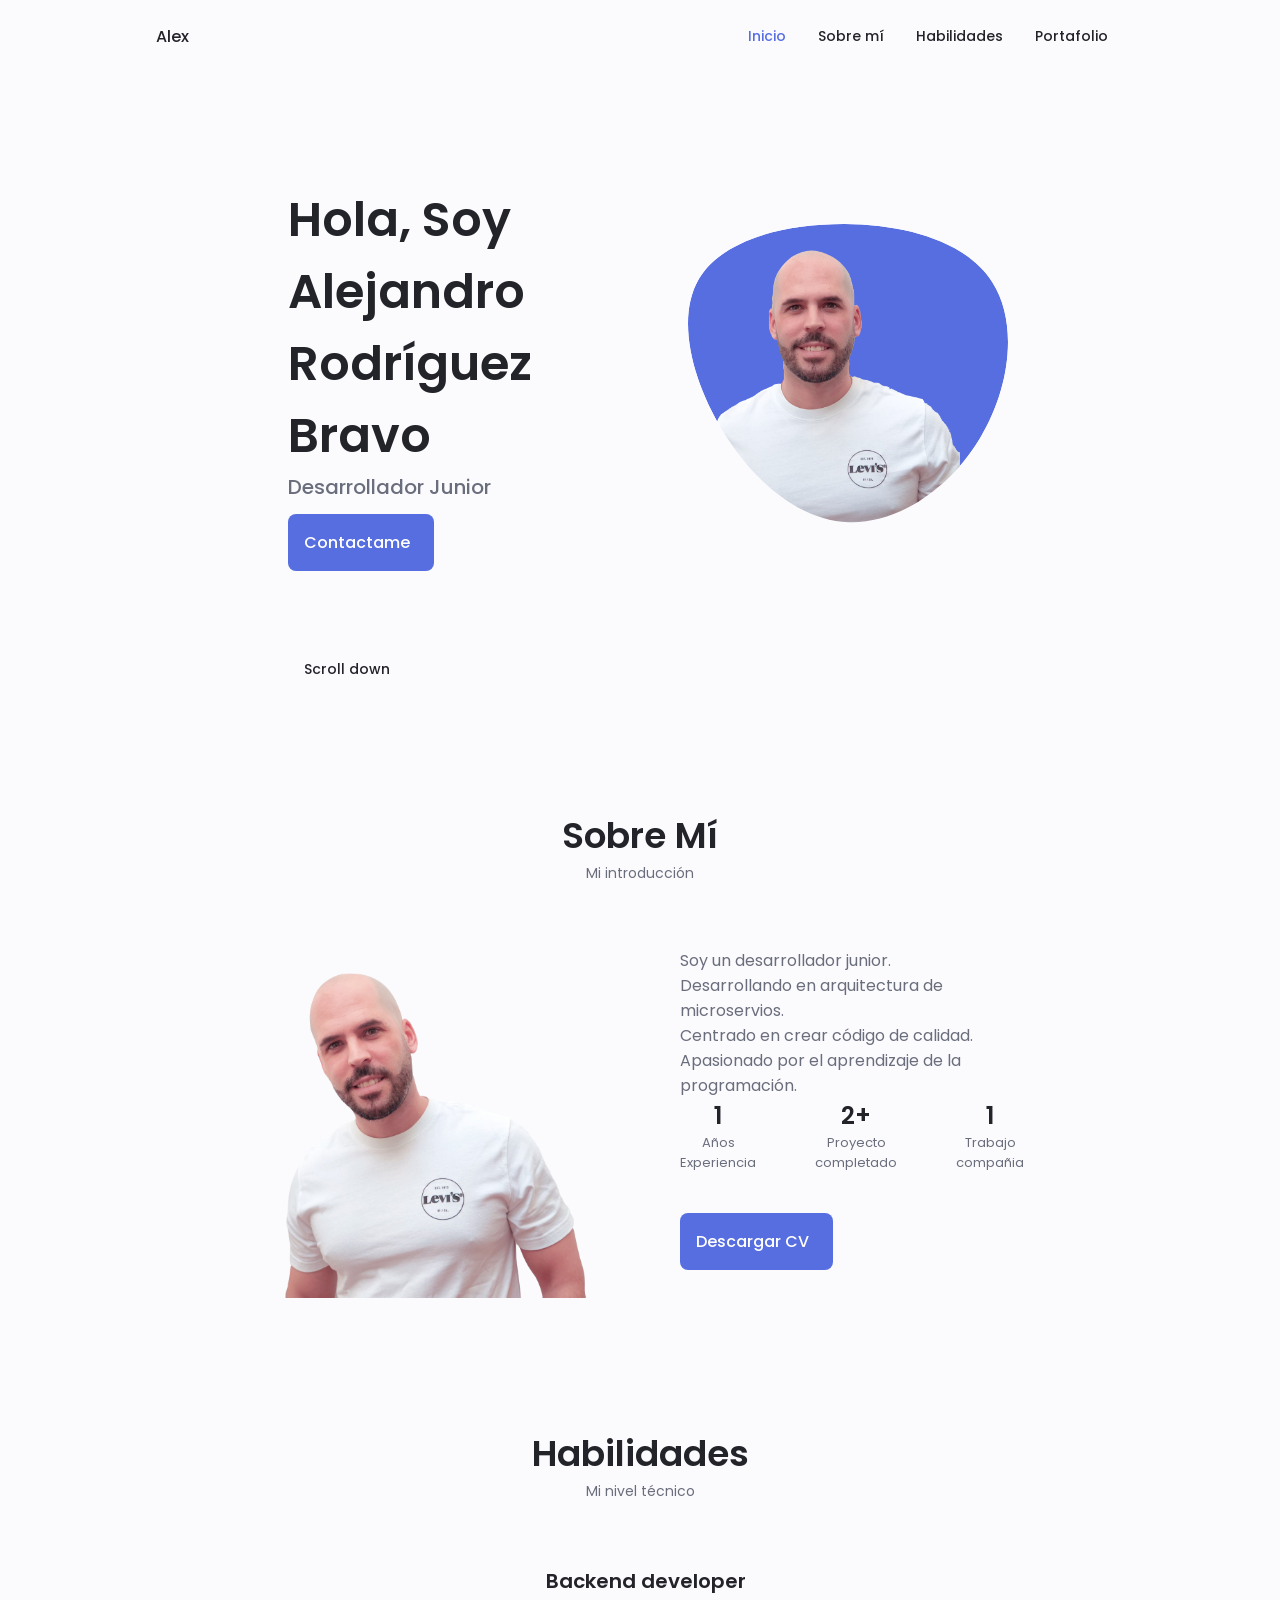
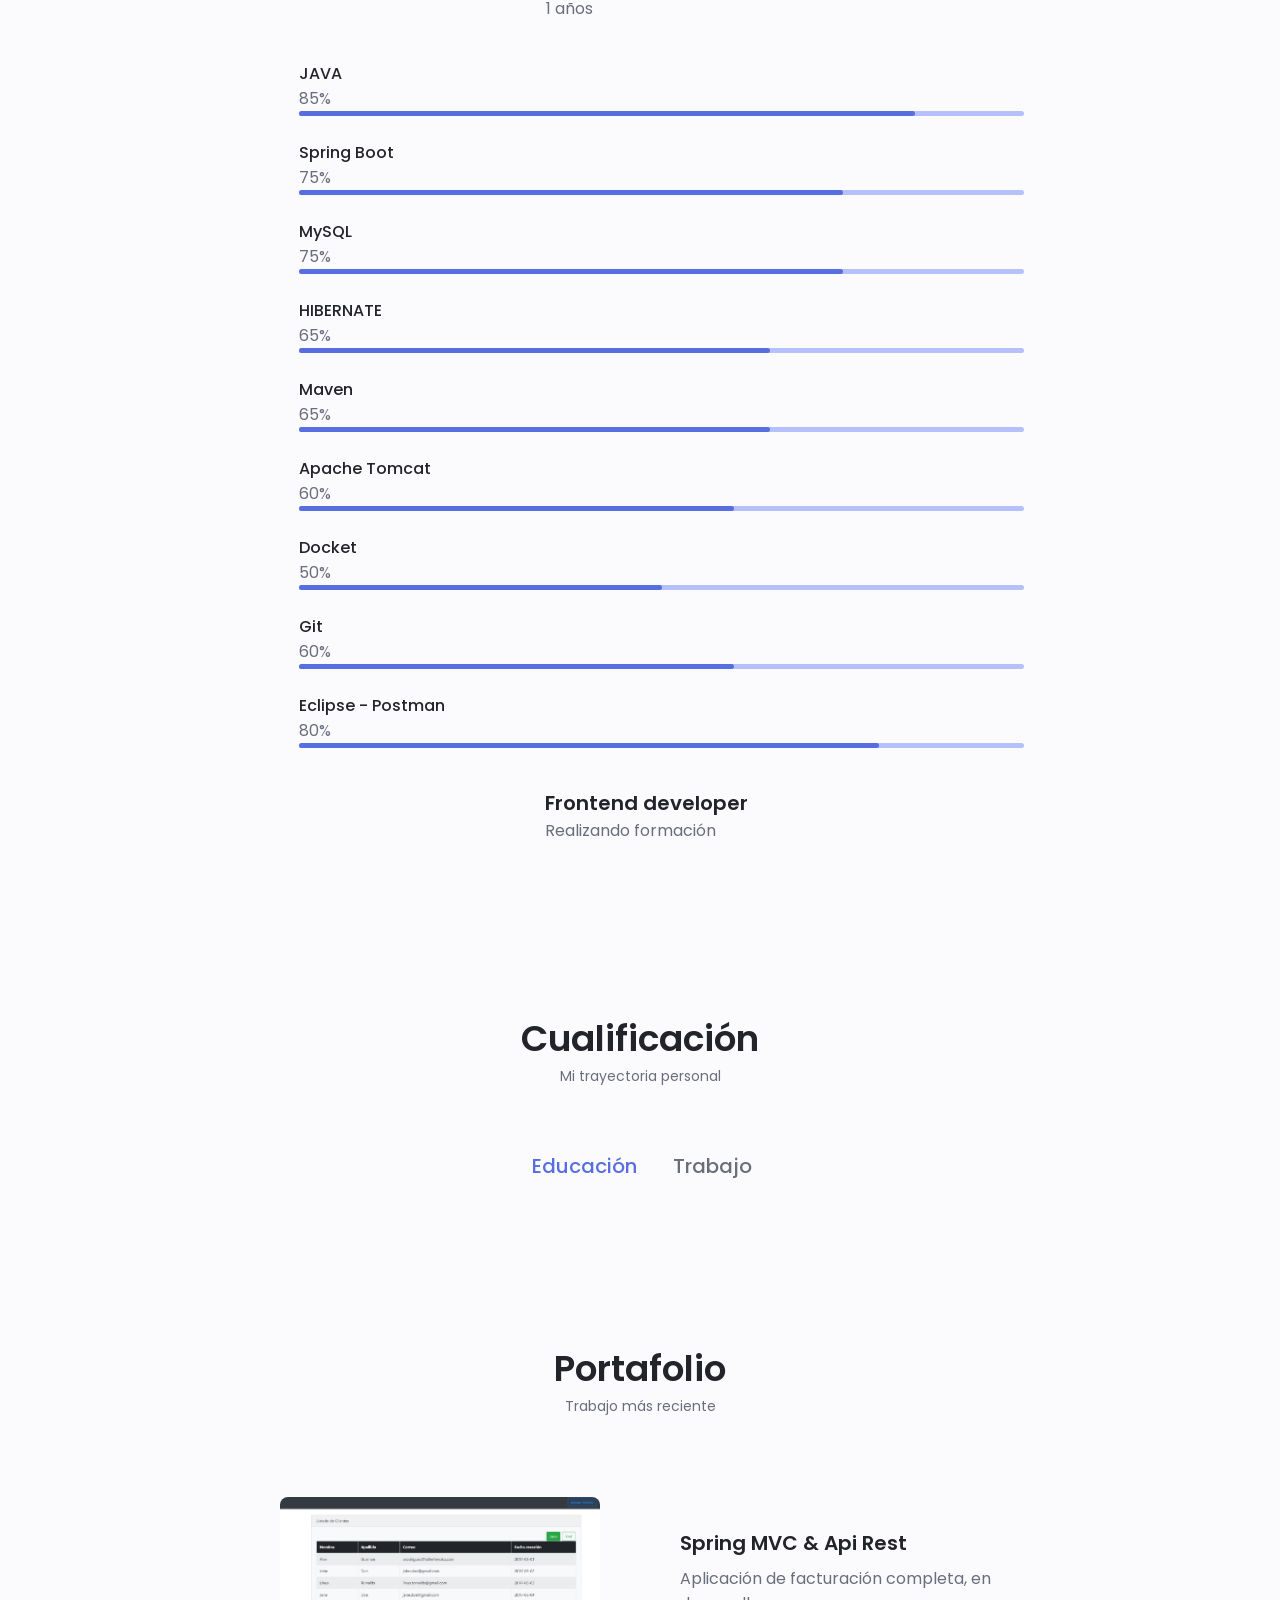
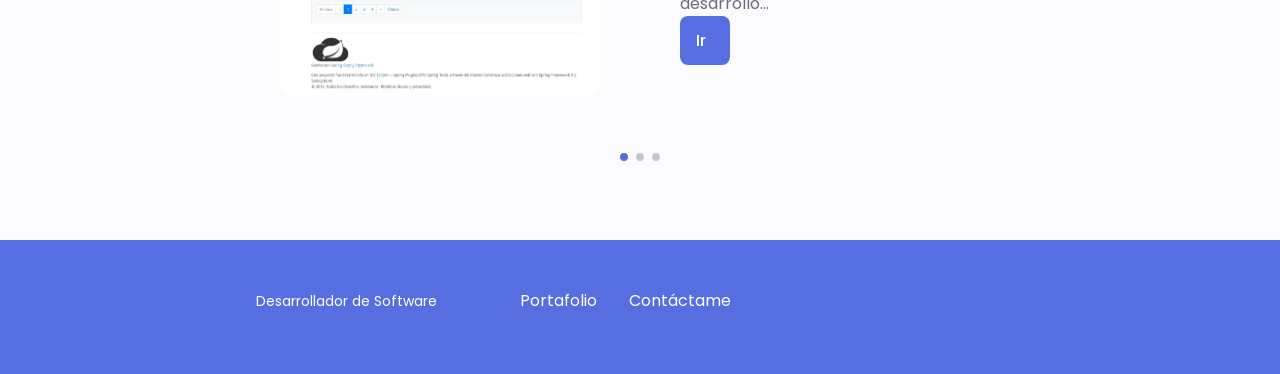
==== mi-portafolio/index.html @ 042ebac3 "Primer prototipo de portafolio profesional." ====
<!DOCTYPE html>
<html lang="en">

<head>
    <meta charset="UTF-8">
    <meta name="viewport" content="width=device-width, initial-scale=1.0">

    <!--==================== UNICONS ====================-->
    <link rel="stylesheet" href="https://unicons.iconscout.com/release/v4.0.0/css/line.css">

    <!--==================== SWIPER CSS ====================-->
    <link rel="stylesheet" href="assets/css/swiper-bundle.min.css">

    <!--==================== CSS ====================-->
    <link rel="stylesheet" href="assets/css/styles.css">

    <title>Alejandro Rodríguez Bravo</title>
</head>

<body>
    <!--==================== HEADER ====================-->
    <header class="header" id="header">
        <nav class="nav container">
            <a href="#" class="nav__logo">Alex</a>

            <div class="nav__menu" id="nav-menu">
                <ul class="nav__list grid">
                    <li class="nav__item">
                        <a href="#home" class="nav__link active-link">
                            <i class="uil uil-estate nav__icon"></i> Inicio
                        </a>
                    </li>
                    <li class="nav__item">
                        <a href="#about" class="nav__link">
                            <i class="uil uil-user nav__icon"></i> Sobre mí
                        </a>
                    </li>
                    <li class="nav__item">
                        <a href="#skills" class="nav__link">
                            <i class="uil uil-file-alt nav__icon"></i> Habilidades
                        </a>
                    </li>
                    <li class="nav__item">
                        <a href="#portfolio" class="nav__link">
                            <i class="uil uil-scenery nav__icon"></i> Portafolio
                        </a>
                    </li>
                </ul>
                <i class="uil uil-times nav__close" id="nav-close"></i>
            </div>

            <div class="nav__btns">
                <!--Modo Oscuro-->
                <i class="uil uil-moon change-theme" id="theme-button"></i>
                <div class="nav__toggle" id="nav-toggle">
                    <i class="uil uil-apps"></i>
                </div>
            </div>
        </nav>

    </header>

    <!--==================== MAIN ====================-->
    <main class="main">
        <!--==================== HOME ====================-->
        <section class="home section" id="home">
            <div class="home__container container grid">
                <div class="home__content grid">
                    <div class="home__social">
                        <a href="https://www.linkedin.com/in/alejandro-rodr%C3%ADguez-bravo-a99397159/" target="_blank" class="home__social-icon">
                            <i class="uil uil-linkedin"></i>
                        </a>

                        <a href="https://github.com/AlejandroRodrigezBravo" target="_blank" class="home__social-icon">
                            <i class="uil uil-github-alt"></i>
                        </a>
                    </div>

                    <div class="home__img">
                        <svg class="home__blob" viewBox="0 0 200 187" xmlns="http://www.w3.org/2000/svg" xmlns:xlink="http://www.w3.org/1999/xlink">
                            <mask id="mask0" mask-type="alpha">
                                <path d="M190.312 36.4879C206.582 62.1187 201.309 102.826 182.328 134.186C163.346 165.547 
                                130.807 187.559 100.226 186.353C69.6454 185.297 41.0228 161.023 21.7403 129.362C2.45775 
                                97.8511 -7.48481 59.1033 6.67581 34.5279C20.9871 10.1032 59.7028 -0.149132 97.9666 
                                0.00163737C136.23 0.303176 174.193 10.857 190.312 36.4879Z"/>
                            </mask>
                            <g mask="url(#mask0)">
                                <path d="M190.312 36.4879C206.582 62.1187 201.309 102.826 182.328 134.186C163.346 
                                165.547 130.807 187.559 100.226 186.353C69.6454 185.297 41.0228 161.023 21.7403 
                                129.362C2.45775 97.8511 -7.48481 59.1033 6.67581 34.5279C20.9871 10.1032 59.7028 
                                -0.149132 97.9666 0.00163737C136.23 0.303176 174.193 10.857 190.312 36.4879Z"/>
                                <image class="home__blob-img"  xlink:href="assets/img/perfil.png"/>
                            </g>
                        </svg>
                    </div>
                    <div class="home__data">
                        <h1 class="home__title">Hola, Soy Alejandro Rodríguez Bravo</h1>
                        <h3 class="home__subtitle">Desarrollador Junior</h3>
                        <a href="https://www.linkedin.com/in/alejandro-rodr%C3%ADguez-bravo-a99397159/" target="_blank" class="button button--flex">
                            Contactame<i class="uil uil-message button__icon"></i>
                        </a>
                    </div>
                </div>
                <div class="home__scroll">
                    <a href="#about" class="home__scroll-button button--flex">
                        <i class="uil uil-mouse-alt home__scroll-mouse"></i>
                        <span class="home__scroll-name">Scroll down</span>
                        <i class="uil uil-arrow-down home__scroll-arrow"></i>
                    </a>
                </div>

            </div>
        </section>

        <!--==================== ABOUT ====================-->
        <section class="about section" id="about">

            <h2 class="section__title">Sobre Mí</h2>
            <span class="section__subtitle">Mi introducción</span>
            <div class="about__container container grid">
                <img src="assets/img/sobre.png" alt=" " class="about__img">

                <div class="about__data">
                    <p class="about__desciption">Soy un desarrollador junior.</br>Desarrollando en arquitectura de microservios.</br> Centrado en crear código de calidad. </br>Apasionado por el aprendizaje de la programación.</p>

                    <div class="about__info">
                        <div>
                            <span class="about__info-title">1</span>
                            <span class="about__info-name">Años <br> Experiencia</span>
                        </div>

                        <div>
                            <span class="about__info-title">2+</span>
                            <span class="about__info-name">Proyecto <br> completado</span>
                        </div>

                        <div>
                            <span class="about__info-title">1</span>
                            <span class="about__info-name">Trabajo <br> compañia</span>
                        </div>
                    </div>
                    <div class="about__buttons">
                        <a download="" href="assets/pdf/Currículum-profesional.pdf" class="button button--flex">
                            Descargar CV<i class="uil uil-download-alt button__icon"></i>
                        </a>
                    </div>
                </div>
            </div>
        </section>

        <!--==================== SKILLS ====================-->
        <section class="skills section" id="skills">
            <h2 class="section__title">Habilidades</h2>
            <span class="section__subtitle">Mi nivel técnico</span>

            <div class="skills__container container grid">
                <div>
                    <!--==================== SKILLS 1 ====================-->
                    <div class="skills__content skills__open">
                        <div class="skills__header">
                            <i class="uil uil-server-network skills__icon"></i>

                            <div>
                                <h1 class="skills__title">Backend developer</h1>
                                <span class="skills_subtitle">1 años</span>
                            </div>

                            <i class="uil uil-angle-down skills__arrow"></i>
                        </div>
                        <div class="skills__list grid">
                            <div class="skills__data">
                                <div class="skills_titles">
                                    <h3 class="skills__name">JAVA</h3>
                                    <span class="skills__number">85%</span>
                                </div>
                                <div class="skills__bar">
                                    <span class="skills__percentage skills__java"></span>
                                </div>
                            </div>

                            <div class="skills__data">
                                <div class="skills_titles">
                                    <h3 class="skills__name">Spring Boot</h3>
                                    <span class="skills__number">75%</span>
                                </div>
                                <div class="skills__bar">
                                    <span class="skills__percentage skills__spring"></span>
                                </div>
                            </div>

                            <div class="skills__data">
                                <div class="skills_titles">
                                    <h3 class="skills__name">MySQL</h3>
                                    <span class="skills__number">75%</span>
                                </div>
                                <div class="skills__bar">
                                    <span class="skills__percentage skills__mysql"></span>
                                </div>
                            </div>

                            <div class="skills__data">
                                <div class="skills_titles">
                                    <h3 class="skills__name">HIBERNATE</h3>
                                    <span class="skills__number">65%</span>
                                </div>
                                <div class="skills__bar">
                                    <span class="skills__percentage skills__hb"></span>
                                </div>
                            </div>
                            <div class="skills__data">
                                <div class="skills_titles">
                                    <h3 class="skills__name">Maven</h3>
                                    <span class="skills__number">65%</span>
                                </div>
                                <div class="skills__bar">
                                    <span class="skills__percentage skills__maven"></span>
                                </div>
                            </div>
                            <div class="skills__data">
                                <div class="skills_titles">
                                    <h3 class="skills__name">Apache Tomcat</h3>
                                    <span class="skills__number">60%</span>
                                </div>
                                <div class="skills__bar">
                                    <span class="skills__percentage skills__apache"></span>
                                </div>
                            </div>
                            <div class="skills__data">
                                <div class="skills_titles">
                                    <h3 class="skills__name">Docket</h3>
                                    <span class="skills__number">50%</span>
                                </div>
                                <div class="skills__bar">
                                    <span class="skills__percentage skills__docket"></span>
                                </div>
                            </div>
                            <div class="skills__data">
                                <div class="skills_titles">
                                    <h3 class="skills__name">Git</h3>
                                    <span class="skills__number">60%</span>
                                </div>
                                <div class="skills__bar">
                                    <span class="skills__percentage skills__git"></span>
                                </div>
                            </div>
                            <div class="skills__data">
                                <div class="skills_titles">
                                    <h3 class="skills__name">Eclipse - Postman</h3>
                                    <span class="skills__number">80%</span>
                                </div>
                                <div class="skills__bar">
                                    <span class="skills__percentage skills__herramientas"></span>
                                </div>
                            </div>
                        </div>
                    </div>
                    <!--==================== SKILLS 2 ====================-->
                    <div class="skills__content skills__close">
                        <div class="skills__header">
                            <i class="uil uil-brackets-curly skills__icon"></i>

                            <div>
                                <h1 class="skills__title">Frontend developer</h1>
                                <span class="skills_subtitle">Realizando formación</span>
                            </div>

                            <i class="uil uil-angle-down skills__arrow"></i>
                        </div>
                        <div class="skills__list grid">
                            <div class="skills__data">
                                <div class="skills_titles">
                                    <h3 class="skills__name">HTML</h3>
                                    <span class="skills__number">70%</span>
                                </div>
                                <div class="skills__bar">
                                    <span class="skills__percentage skills__html"></span>
                                </div>
                            </div>

                            <div class="skills__data">
                                <div class="skills_titles">
                                    <h3 class="skills__name">CSS</h3>
                                    <span class="skills__number">65%</span>
                                </div>
                                <div class="skills__bar">
                                    <span class="skills__percentage skills__css"></span>
                                </div>
                            </div>

                            <div class="skills__data">
                                <div class="skills_titles">
                                    <h3 class="skills__name">Boostrap 4</h3>
                                    <span class="skills__number">60%</span>
                                </div>
                                <div class="skills__bar">
                                    <span class="skills__percentage skills__bootstrap"></span>
                                </div>
                            </div>
                            <div class="skills__data">
                                <div class="skills_titles">
                                    <h3 class="skills__name">JavaScript</h3>
                                    <span class="skills__number">50%</span>
                                </div>
                                <div class="skills__bar">
                                    <span class="skills__percentage skills__js"></span>
                                </div>
                            </div>

                            <div class="skills__data">
                                <div class="skills_titles">
                                    <h3 class="skills__name">Angular</h3>
                                    <span class="skills__number">45%</span>
                                </div>
                                <div class="skills__bar">
                                    <span class="skills__percentage skills__angular"></span>
                                </div>
                            </div>
                            <div class="skills__data">
                                <div class="skills_titles">
                                    <h3 class="skills__name">VISUAL STUDIO CODE</h3>
                                    <span class="skills__number">80%</span>
                                </div>
                                <div class="skills__bar">
                                    <span class="skills__percentage skills__vsc"></span>
                                </div>
                            </div>
                        </div>
                    </div>
                </div>
                <div>

                </div>
            </div>
        </section>

        <!--==================== QUALIFICATION ====================-->
        <section class="qualification section">

            <h2 class="section__title">Cualificación</h2>
            <span class="section__subtitle">Mi trayectoria personal</span>
            <div class="qualification__container container">
                <div class="qualification__tabs">
                    <div class="qualification__button button--flex qualification__active" data-target='#education'>
                        <i class="uil uil-graduation-cap qualification__icon"></i> Educación
                    </div>

                    <div class="qualification__button button--flex" data-target='#work'>
                        <i class="uil uil-briefcase-alt qualification__icon"></i> Trabajo
                    </div>
                </div>

                <div class="qualification__sections">
                    <!--==================== QUALIFICATION CONTENT 1 ====================-->
                    <div class="qualification__content qualification_active" data-content id="education">
                        <!--==================== QUALIFICATION 1 ====================-->
                        <div class="qualification__data">
                            <div>
                                <h3 class="qualification__title">DRLLO. DE APLICACIONES MULTIPLATAFORMA</h3>
                                <span class="qualification__subtitle">Álmeria - Formación profecional Superior</span>
                                <div class="qualification__calendar">
                                    <i class="uil uil-calendar-alt"></i> 2018 - 2021
                                </div>
                            </div>
                            <div>
                                <span class="qualification__rounder"></span>
                                <span class="qualification__line"></span>
                            </div>
                        </div>
                        <!--==================== QUALIFICATION CONTENT 2  ====================-->
                        <div class="qualification__data">
                            <div></div>

                            <div>
                                <span class="qualification__rounder"></span>
                                <span class="qualification__line"></span>
                            </div>

                            <div>
                                <h3 class="qualification__title">Master en Spring Frameworks Spring Cloud</h3>
                                <span class="qualification__subtitle">Udemy - Certificado</span>
                                <div class="qualification__calendar">
                                    <i class="uil uil-calendar-alt"></i> 2021
                                </div>
                            </div>
                        </div>
                        <!--==================== QUALIFICATION CONTENT 3  ====================-->
                        <div class="qualification__data">
                            <div>
                                <h3 class="qualification__title">Master en Angular</h3>
                                <span class="qualification__subtitle">Udemy - Formación</span>
                                <div class="qualification__calendar">
                                    <i class="uil uil-calendar-alt"></i> 2022
                                </div>
                            </div>
                            <div>
                                <span class="qualification__rounder"></span>
                                <!-- <span class="qualification__line"></span>  -->
                            </div>
                        </div>
                    </div>
                </div>
                <div class="qualification__sections">
                    <!--==================== QUALIFICATION CONTENT 2 ====================-->
                    <div class="qualification__content" data-content id="work">
                        <!--==================== QUALIFICATION 2.1 ====================-->
                        <div class="qualification__data">
                            <div>
                                <h3 class="qualification__title">Hubiqus Global </h3>
                                <span class="qualification__subtitle">Programador Junior</span>
                                <div class="qualification__calendar">
                                    <i class="uil uil-calendar-alt"></i> 2021
                                </div>
                            </div>
                            <div>
                                <span class="qualification__rounder"></span>
                                <span class="qualification__line"></span>
                            </div>
                        </div>

                        <div class="qualification__data">
                            <div></div>

                            <div>
                                <span class="qualification__rounder"></span>
                                <span class="qualification__line"></span>
                            </div>

                            <div>
                                <h3 class="qualification__title">Logro Personales</h3>
                                <span class="qualification__subtitle">Desarrolo Web</span>
                                <div class="qualification__calendar">
                                    <i class="uil uil-calendar-alt"></i> 2021
                                </div>
                            </div>
                        </div>
                    </div>
                </div>
            </div>
        </section>

        <!--==================== PORTFOLIO ====================-->
        <section class="portfolio section" id="portfolio">

            <h2 class="section__title">Portafolio</h2>
            <span class="section__subtitle">Trabajo más reciente</span>

            <div class="portfolio__container container swiper-container">
                <div class="swiper-wrapper">
                    <!--==================== PORTFOLIO 1 ====================-->
                    <div class="portfolio__content grid swiper-slide">
                        <img src="assets/img/listado-cliente.jpg" alt="" class="portfolio__img">
                        <div class="portfolio__data">
                            <h3 class="portfolio__title">Spring MVC & Api Rest</h3>
                            <p class="portfolio__decription">Aplicación de facturación completa, en desarrollo...
                            </p>
                            <a href="https://aguezbravo-spring-mysql.herokuapp.com/" target="_blank" class="button button--flex button--small portfolio__button">
                                  Ir
                                  <i class="uil uil-arrow-right button__icon"></i>
                              </a>
                        </div>
                    </div>

                    <!--==================== PORTFOLIO 2 ====================-->
                    <div class="portfolio__content grid swiper-slide">
                        <img src="assets/img/Api-Rest-Tareas.jpg" alt="" class="portfolio__img">
                        <div class="portfolio__data">
                            <h3 class="portfolio__title">Spring & Api Rest</h3>
                            <p class="portfolio__decription">Aplicación de tareas, en proceso...</p>
                            <!--  <a href="#" class="button button--flex button--small portfolio__button">
                                  Ir
                                  <i class="uil uil-arrow-right button__icon"></i>
                              </a>
                              -->
                        </div>
                    </div>

                    <!--==================== PORTFOLIO 3 ====================-->
                    <div class="portfolio__content grid swiper-slide">
                        <img src="assets/img/Proyecto-De-Carrera.jpg" alt="" class="portfolio__img">
                        <div class="portfolio__data">
                            <h3 class="portfolio__title">Spring & Angular</h3>
                            <p class="portfolio__decription">Aplicación de Full Stack, proximo proyecto...</p>
                            <!--  <a href="#" class="button button--flex button--small portfolio__button">
                                  Ir
                                  <i class="uil uil-arrow-right button__icon"></i>
                              </a>
                              -->
                        </div>
                    </div>

                </div>

                <!-- Add Arrows-->
                <div class="swiper-button-next">
                    <i class="uil uil-angle-right-b swiper-portfolio-icon"></i>
                </div>
                <div class="swiper-button-prev">
                    <i class="uil uil-angle-left-b swiper-portfolio-icon"></i>
                </div>
                <!-- Pagination-->
                <div class="swiper-pagination"></div>
            </div>

        </section>
    </main>

    <!--==================== FOOTER ====================-->
    <footer class="footer">
        <div class="footer__bg">
            <div class="footer__container container grid">
                <div>
                    <span class="footer__subtitle">Desarrollador de Software</span>
                </div>
                <ul class="footer__links">
                    <li>
                        <a href="#portfolio" class="footer__link">Portafolio</a>
                    </li>
                    <li>
                        <a href="#contact" class="footer__link">Contáctame</a>
                    </li>
                </ul>
                <div class="footer__socials">
                    <a href="https://twitter.com/arb_dev" target="_blank" class="footer__social">
                        <i class="uil uil-twitter-alt"></i>
                    </a>
                </div>
            </div>
        </div>
    </footer>

    <!--==================== SCROLL TOP ====================-->
    <a href="#" class="scrollup" id="scroll-up">
        <i class="uil uil-arrow-up scrollup__icon"></i>
    </a>

    <!--==================== SWIPER JS ====================-->
    <script src="assets/js/swiper-bundle.min.js"></script>

    <!--==================== MAIN JS ====================-->
    <script src="assets/js/main.js"></script>
</body>

</html>
---- mi-portafolio/assets/css/styles.css ----
/*==================== GOOGLE FONTS ====================*/

@import url('https://fonts.googleapis.com/css2?family=Poppins:ital,wght@0,500;0,600;1,400&display=swap');

/*==================== VARIABLES CSS ====================*/

:root {
    --header-height: 3rem;
    /*========== Colors ==========*/
    /* Change favorite color */
    --hue-color: 230;
    /*Purple 250 - Green 142 - Blue 230 - Pink 340*/
    /* HSL color mode */
    --first-color: hsl(var(--hue-color), 69%, 61%);
    --first-color-second: hsl(var(--hue-color), 69%, 61%);
    --first-color-alt: hsl(var(--hue-color), 57%, 53%);
    --first-color-lighter: hsl(var(--hue-color), 92%, 85%);
    --title-color: hsl(var(--hue-color), 8%, 15%);
    --text-color: hsl(var(--hue-color), 8%, 45%);
    --text-color-light: hsl(var(--hue-color), 8%, 65%);
    --input-color: hsl(var(--hue-color), 70%, 96%);
    --body-color: hsl(var(--hue-color), 60%, 99%);
    --container-color: #FFF;
    --scroll-bar-color: hsl(var(--hue-color), 12%, 90%);
    --scroll-thumb-color: hsl(var(--hue-color), 12%, 80%);
    /*========== Font and typography ==========*/
    --body-font: 'Poppins', sans-serif;
    /* .5rem = 8px, 1rem = 16px, 1.5rem = 24px ... */
    --big-font-size: 2rem;
    --h1-font-size: 1.5rem;
    --h2-font-size: 1.25rem;
    --h3-font-size: 1.125rem;
    --normal-font-size: .938rem;
    --small-font-size: .813rem;
    --smaller-font-size: .75rem;
    /*========== Font weight ==========*/
    --font-medium: 500;
    --font-semi-bold: 600;
    /*========== Margenes Bottom ==========*/
    /* .25rem = 4px, .5rem = 8px, .75rem = 12px ... */
    --mb-0-25: .25rem;
    --mb-0-5: .5rem;
    --mb-0-75: .75rem;
    --mb-1: 1rem;
    --mb-1-5: 1.5rem;
    --mb-2: 2rem;
    --mb-2-5: 2.5rem;
    --mb-3: 3rem;
    /*========== z index ==========*/
    --z-tooltip: 10;
    --z-fixed: 100;
    --z-modal: 1000;
}


/* Font size for large devices */

@media screen and (min-width: 968px) {
     :root {
        --big-font-size: 3rem;
        --h1-font-size: 2.25rem;
        --h2-font-size: 1.5rem;
        --h3-font-size: 1.25rem;
        --normal-font-size: 1rem;
        --small-font-size: .875rem;
        --smaller-font-size: .813rem;
    }
}


/*========== Variables Dark theme ==========*/

body.dark-theme {
    /* HSL color mode */
    --first-color-second: hsl(var(--hue-color), 30%, 8%);
    --title-color: hsl(var(--hue-color), 8%, 95%);
    --text-color: hsl(var(--hue-color), 8%, 75%);
    --input-color: hsl(var(--hue-color), 29%, 16%);
    --body-color: hsl(var(--hue-color), 28%, 12%);
    --container-color: hsl(var(--hue-color), 29%, 16%);
    --scroll-bar-color: hsl(var(--hue-color), 12%, 48%);
    --scroll-thumb-color: hsl(var(--hue-color), 12%, 36%);
}


/*========== Button Dark/Light ==========*/

.nav__btns {
    display: flex;
    align-items: center;
}

.change-theme {
    font-size: 1.25rem;
    color: var(--title-color);
    margin-right: var(--mb-1);
    cursor: pointer;
}

.change-theme:hover {
    color: var(--first-color);
}


/*==================== BASE ====================*/

* {
    box-sizing: border-box;
    padding: 0;
    margin: 0;
}

html {
    scroll-behavior: smooth;
}

body {
    margin: 0 0 var(--header-height) 0;
    font-family: var(--body-font);
    font-size: var(--normal-font-size);
    background-color: var(--body-color);
    color: var(--text-color);
}

h1,
h2,
h3,
h4 {
    color: var(--title-color);
    font-weight: var(--font-semi-bold);
}

ul {
    list-style: none;
}

a {
    text-decoration: none;
}

img {
    max-width: 200%;
    height: auto;
}


/*==================== REUSABLE CSS CLASSES ====================*/

.section {
    padding: 2rem 0 4rem;
}

.section__title {
    font-size: var(--h1-font-size);
}

.section__subtitle {
    display: block;
    font-size: var(--small-font-size);
    margin-bottom: var(--mb-3);
}

.section__title,
.section__subtitle {
    text-align: center;
}


/*==================== LAYOUT ====================*/

.container {
    max-width: 768px;
    margin-left: var(--mb-1-5);
    margin-right: var(--mb-1-5);
}

.grid {
    display: grid;
    gap: 1.5rem;
}

.header {
    width: 100%;
    position: fixed;
    bottom: 0;
    left: 0;
    z-index: var(--z-fixed);
    background-color: var(--body-color);
}


/*==================== NAV ====================*/

.nav {
    max-width: 968px;
    height: var(--header-height);
    display: flex;
    justify-content: space-between;
    align-items: center;
}

.nav__logo,
.nav__toggle {
    color: var(--title-color);
    font-weight: var(--font-medium);
}

.nav__logo:hover {
    color: var(--first-color);
}

.nav__toggle {
    font-size: 1.1rem;
    cursor: pointer;
}

.nav__toggle:hover {
    color: var(--first-color);
}

@media screen and (max-width:767px) {
    .nav__menu {
        position: fixed;
        bottom: -100%;
        left: 0;
        width: 100%;
        background-color: var(--body-color);
        padding: 2rem 1.5rem 4rem;
        box-shadow: 0 -1px 4px rgba(0, 0, 0, .15);
        border-radius: 1.5rem 1.5rem 0 0;
        transition: .3s;
    }
}

.nav__list {
    grid-template-columns: repeat(3, 1fr);
    gap: 2rem;
}

.nav__link {
    display: flex;
    flex-direction: column;
    align-items: center;
    font-size: var(--small-font-size);
    color: var(--title-color);
    font-weight: var(--font-medium);
}

.nav__link:hover {
    color: var(--first-color);
}

.nav__icon {
    font-size: 1.2rem;
}

.nav__close {
    position: absolute;
    right: 1.3rem;
    bottom: .5rem;
    font-size: 1.5rem;
    cursor: pointer;
    color: var(--first-color);
}

.nav__close:hover {
    color: var(--first-color-alt);
}


/* show menu */

.show-menu {
    bottom: 0;
}


/* Active link */

.active-link {
    color: var(--first-color);
}


/* Change background header */

.scroll-header {
    box-shadow: 0 -1px 4px rgba(0, 0, 0, .15);
}


/*==================== HOME ====================*/

.home__container {
    gap: 1rem;
}

.home__content {
    grid-template-columns: .5fr 3fr;
    padding-top: 3.5rem;
    align-items: center;
}

.home__social {
    display: grid;
    grid-template-columns: max-content;
    row-gap: 1rem;
}

.home__social-icon {
    font-size: 1.25rem;
    color: var(--first-color);
}

.home__social-icon:hover {
    color: var(--first-color-alt);
}

.home__blob {
    width: 200px;
    fill: var(--first-color);
}

.home__blob-img {
    width: 170px;
}

.home__data {
    grid-column: 1/3;
}

.home__title {
    font-size: var(--big-font-size);
}

.home__subtitle {
    font-size: var(--h3-font-size);
    color: var(--text-color);
    font-weight: var(--font-medium);
    margin-bottom: var(--mb-0-75);
}

.home__scroll {
    display: none;
}

.home__scroll-button {
    color: var(--first-color);
    transition: .3s;
}

.home__scroll-button:hover {
    transform: translateY(.25rem);
}

.home__scroll-mouse {
    font-size: 2rem;
}

.home__scroll-name {
    font-size: var(--small-font-size);
    color: var(--title-color);
    font-weight: var(--font-medium);
    margin-right: var(--mb-0-25);
}

.home__scroll-arrow {
    font-size: 1.25rem;
}


/*==================== BUTTONS ====================*/

.button {
    display: inline-block;
    background-color: var(--first-color);
    color: #FFF;
    padding: 1rem;
    border-radius: .5rem;
    font-weight: var(--font-medium);
}

.button:hover {
    background-color: var(--first-color-alt);
}

.button__icon {
    font-size: 1.25rem;
    margin-left: var(--mb-0-5);
    transition: .3s;
}

.button--flex {
    display: inline-flex;
    align-items: center;
}

.button--small {
    padding: .75rem 1rem;
}

.button--link {
    padding: 0;
    background-color: transparent;
    color: var(--first-color);
}

.button--link:hover {
    background-color: transparent;
    color: var(--first-color-alt);
}


/*==================== ABOUT ====================*/

.about__img {
    width: 100px;
    border-radius: .5rem;
    justify-self: center;
    align-self: center;
}

.about__description {
    text-align: center;
    margin-bottom: var(--mb-2-5);
}

.about__info {
    display: flex;
    justify-content: space-evenly;
    margin-bottom: var(--mb-2-5);
}

.about__info-title {
    font-size: var(--h2-font-size);
    font-weight: var(--font-semi-bold);
    color: var(--title-color);
}

.about__info-name {
    font-size: var(--smaller-font-size);
}

.about__info-title,
.about__info-name {
    display: block;
    text-align: center;
}

.about__buttons {
    display: flex;
    justify-content: center;
}


/*==================== SKILLS ====================*/

.skills__container {
    row-gap: 0;
}

.skills__header {
    display: flex;
    align-items: center;
    margin-bottom: var(--mb-2-5);
    cursor: pointer;
}

.skills__icon,
.skills_arrow {
    font-size: 2rem;
    color: var(--first-color);
}

.skills__icon {
    margin-right: var(--mb-0-75);
}

.skills__title {
    font-size: var(--h3-font-size);
}

.skills__subtitle {
    font-size: var(--small-font-size);
    color: var(--text-color-light);
}

.skills_arrow {
    margin-left: auto;
    transition: .4s;
}

.skills__list {
    row-gap: 1.5rem;
    padding-left: 2.7rem;
}

.skills__titles {
    display: flex;
    justify-content: space-between;
    margin-bottom: var(--mb-0-5);
}

.skills__name {
    font-size: var(--normal-font-size);
    font-weight: var(--font-medium);
}

.skills__bar,
.skills__percentage {
    height: 5px;
    border-radius: .25rem;
}

.skills__bar {
    background-color: var(--first-color-lighter);
}

.skills__percentage {
    display: block;
    background-color: var(--first-color);
}

.skills__html {
    width: 70%;
}

.skills__css {
    width: 65%;
}

.skills__js {
    width: 50%;
}

.skills__bootstrap {
    width: 60%;
}

.skills__angular {
    width: 45%;
}

.skills__vsc {
    width: 85%;
}

.skills__java {
    width: 85%;
}

.skills__spring {
    width: 75%;
}

.skills__mysql {
    width: 75%;
}

.skills__hb {
    width: 65%;
}

.skills__maven {
    width: 65%;
}

.skills__apache {
    width: 60%;
}

.skills__git {
    width: 60%;
}

.skills__docket {
    width: 50%;
}

.skills__herramientas {
    width: 80%;
}

.skills__close .skills__list {
    height: 0;
    overflow: hidden;
}

.skills__open .skills__list {
    height: max-content;
    margin-bottom: var(--mb-2-5);
}

.skills__open .skills__arrow {
    transform: rotate(-180deg);
}


/*==================== QUALIFICATION ====================*/

.qualification__tabs {
    display: flex;
    justify-content: space-evenly;
    margin-bottom: var(--mb-2);
}

.qualification__button {
    font-size: var(--h3-font-size);
    font-weight: var(--font-medium);
    cursor: pointer;
}

.qualification__button:hover {
    color: var(--first-color);
}

.qualification__icon {
    font-size: 1.8rem;
    margin-right: var(--mb-0-25);
}

.qualification__data {
    display: grid;
    grid-template-columns: 1fr max-content 1fr;
    column-gap: 1.5rem;
}

.qualification__title {
    font-size: var(--normal-font-size);
    font-weight: var(--font-medium);
}

.qualification__subtitle {
    display: inline-block;
    font-size: var(--small-font-size);
    margin-bottom: var(--mb-1);
}

.qualification__calendar {
    font-size: var(--smaller-font-size);
    color: var(--text-color-light);
}

.qualification__rounder {
    display: inline-block;
    width: 13px;
    height: 13px;
    background-color: var(--first-color);
    border-radius: 50%;
}

.qualification__line {
    display: block;
    width: 1px;
    height: 100%;
    background-color: var(--first-color);
    transform: translate(6px, -7px);
}

.qualification [data-content] {
    display: none;
}

.qualification__active[data-content] {
    display: block;
}

.qualification__button.qualification__active {
    color: var(--first-color);
}


/* Active Modal */

.active-modal {
    opacity: 1;
    visibility: visible;
}


/*==================== PORTFOLIO ====================*/

.portfolio__container {
    overflow: initial;
    margin: 5rem;
}

.portfolio__content {
    padding: 0 1.5rem;
}

.portfolio__img {
    width: 265px;
    border-radius: .5rem;
    justify-self: center;
}

.portfolio__title {
    font-size: var(--h3-font-size);
    margin-bottom: var(--mb-0-5);
}

.portfolio__description {
    margin-bottom: var(--mb-0-75);
}

.portfolio__button:hover .button__icon {
    transform: translateX(.25rem);
}

.swiper-button-prev::after,
.swiper-button-next::after {
    content: '';
}

.swiper-portfolio-icon {
    font-size: 2rem;
    color: var(--first-color);
}

.swiper-button-prev {
    left: -.5rem;
}

.swiper-button-next {
    right: -.5rem;
}

.swiper-container-horizontal>.swiper-pagination-bullets {
    bottom: -2.5rem;
}

.swiper-pagination-bullet-active {
    background-color: var(--first-color);
}

.swiper-button-prev,
.swiper-button-next,
.swiper-pagination-bullet {
    outline: none;
}


/*==================== CONTACT ME ====================*/

.contact__container {
    row-gap: 0;
}

.contact__information {
    display: flex;
    align-items: center;
    margin-bottom: var(--mb-2-5);
    cursor: pointer;
}


/*
.contact__container {
    row-gap: 3rem;
}*/


/*
.contact__information {
    display: flex;
    margin-bottom: var(--mb-2);
}
*/

.contact__icon {
    font-size: 2rem;
    color: var(--first-color);
    margin-right: var(--mb-0-75);
}

.contact__title {
    font-size: var(--h3-font-size);
    font-weight: var(--font-medium);
}

.contact__subtitle {
    font-size: var(--small-font-size);
    color: var(--text-color-light);
}


/*
.contact__content {
    background-color: var(--input-color);
    border-radius: .5rem;
    padding: .75rem 1rem .25rem;
}

.contact__label {
    font-size: var(--smaller-font-size);
    color: var(--title-color);
}

.contact__input {
    width: 100%;
    background-color: var(--input-color);
    color: var(--text-color);
    font-family: var(--body-font);
    font-size: var(--normal-font-size);
    border: none;
    outline: none;
    padding: .25rem .5rem .5rem 0;
}
*/


/*==================== FOOTER ====================*/

.footer {
    padding-top: 2rem;
}

.footer__container {
    row-gap: 3.5rem;
}

.footer__bg {
    background-color: var(--first-color-second);
    padding: 2rem 0 3rem;
}

.footer__title {
    font-size: var(--h1-font-size);
    margin-bottom: var(--mb-0-25);
}

.footer__subtitle {
    font-size: var(--small-font-size);
}

.footer__links {
    display: flex;
    flex-direction: column;
    row-gap: 1.5rem;
}

.footer__link:hover {
    color: var(--first-color-lighter);
}

.footer__social {
    font-size: 1.25rem;
    margin-right: var(--mb-1-5);
}

.footer__social:hover {
    color: var(--first-color-lighter);
}

.footer__copy {
    font-size: var(--smaller-font-size);
    text-align: center;
    color: var(--text-color-light);
    margin-top: var(--mb-3);
}

.footer__title,
.footer__subtitle,
.footer__link,
.footer__social {
    color: #FFF;
}


/*========== SCROLL UP ==========*/

.scrollup {
    position: fixed;
    right: 1rem;
    bottom: -20%;
    background-color: var(--first-color);
    opacity: .8;
    padding: 0 .3rem;
    border-radius: .4rem;
    z-index: var(--z-tooltip);
    transition: .4s;
}

.scrollup:hover {
    background-color: var(--first-color-alt);
}

.scrollup__icon {
    font-size: 1.5rem;
    color: #FFF;
}


/* Show scroll */

.show-scroll {
    bottom: 5rem;
}


/*========== SCROLL BAR ==========*/

::-webkit-scrollbar {
    width: .60rem;
    background-color: var(--scroll-bar-color);
    border-radius: .5rem;
}

::-webkit-scrollbar-thumb {
    background-color: var(--scroll-thumb-color);
    border-radius: .5rem;
}

::-webkit-scrollbar-thumb:hover {
    background-color: var(--text-color-light);
}


/*==================== MEDIA QUERIES ====================*/


/* For small devices */

@media screen and (max-width: 350px) {
    .container {
        margin-left: var(--mb-1);
        margin-right: var(--mb-1);
    }
    .nav__menu {
        padding: 2rem .25rem 4rem;
    }
    .nav__list {
        column-gap: 0;
    }
    .home__content {
        grid-template-columns: .25fr 3fr;
    }
    .home__blob {
        width: 180px;
    }
    .skills__title {
        font-size: var(--normal-font-size);
    }
    .qualification__data {
        gap: .5rem;
    }
    .services__container {
        grid-template-columns: max-content;
        justify-content: center;
    }
    .services__content {
        padding-right: 3.5rem;
    }
    .services__modal {
        padding: 0 .5rem;
    }
}


/* For medium devices */

@media screen and (min-width: 568px) {
    .home__content {
        grid-template-columns: max-content 1fr 1fr;
    }
    .home__data {
        grid-column: initial;
    }
    .home__img {
        order: 1;
        justify-self: center;
    }
    .about__container,
    .portfolio__content,
    .footer__container {
        grid-template-columns: repeat(2, 1fr);
    }
    .qualification__sections {
        display: grid;
        grid-template-columns: .6fr;
        justify-content: center;
    }
}

@media screen and (min-width: 768px) {
    .container {
        margin-left: auto;
        margin-right: auto;
    }
    body {
        margin: 0;
    }
    .section {
        padding: 6rem 0 2rem;
    }
    .section__subtitle {
        margin-bottom: 4rem;
    }
    .header {
        top: 0;
        bottom: initial;
    }
    .header,
    .main,
    .footer__container {
        padding: 0 1rem;
    }
    .nav {
        height: calc(var(--header-height) + 1.5rem);
        column-gap: 1rem;
    }
    .nav__icon,
    .nav__close,
    .nav__toggle {
        display: none;
    }
    .nav__list {
        display: flex;
        column-gap: 2rem;
    }
    .nav__menu {
        margin-left: auto;
    }
    .change-theme {
        margin: 0;
    }
    .home__container {
        row-gap: 5rem;
    }
    .home__content {
        padding-top: 5.5rem;
        column-gap: 2rem;
    }
    .home__blob {
        width: 270px;
    }
    .home__scroll {
        display: block;
    }
    .home__scroll-button {
        margin-left: 3rem;
    }
    .about__container {
        column-gap: 5rem;
    }
    .about__img {
        width: 350px;
    }
    .about__description {
        text-align: initial;
    }
    .about__info {
        justify-content: space-between;
    }
    .about__buttons {
        justify-content: initial;
    }
    .skills__header,
    .qualification__tabs {
        justify-content: center;
    }
    .qualification__button {
        margin: 0 var(--mb-1);
    }
    .qualification__sections {
        grid-template-columns: .5fr;
    }
    .services__container {
        grid-template-columns: repeat(2, 218px);
        justify-content: center;
    }
    .services__icon {
        font-size: 2rem;
    }
    .services__content {
        padding: 6rem 0 2rem 2.5rem;
    }
    .services__modal-content {
        width: 450px;
    }
    .portfolio__img {
        width: 320px;
    }
    .portfolio__content {
        align-items: center;
    }
    .footer__container {
        grid-template-columns: repeat(3, 1fr);
    }
    .footer__bg {
        padding: 3rem 0 3.5rem;
    }
    .footer__links {
        flex-direction: row;
        column-gap: 2rem;
    }
    .footer__socials {
        justify-self: flex-end;
    }
    .footer__copy {
        margin-top: 4.5rem;
    }
}


/* For large devices */

@media screen and (min-width: 1024px) {
    .header,
    .main,
    .footer__container {
        padding: 0;
    }
    .home__blob {
        width: 320px;
    }
    .home__social {
        transform: translateX(-6rem);
    }
    .services__container {
        grid-template-columns: repeat(2, 238px);
    }
    .portfolio__content {
        column-gap: 5rem;
    }
    .swiper-portfolio-icon {
        font-size: 3.5rem;
    }
    .swiper-button-prev {
        left: -3.5rem;
    }
    .swiper-button-next {
        right: -3.5rem;
    }
    .swiper-container-horizontal>.swiper-pagination-bullets {
        bottom: -4.5rem;
    }
}
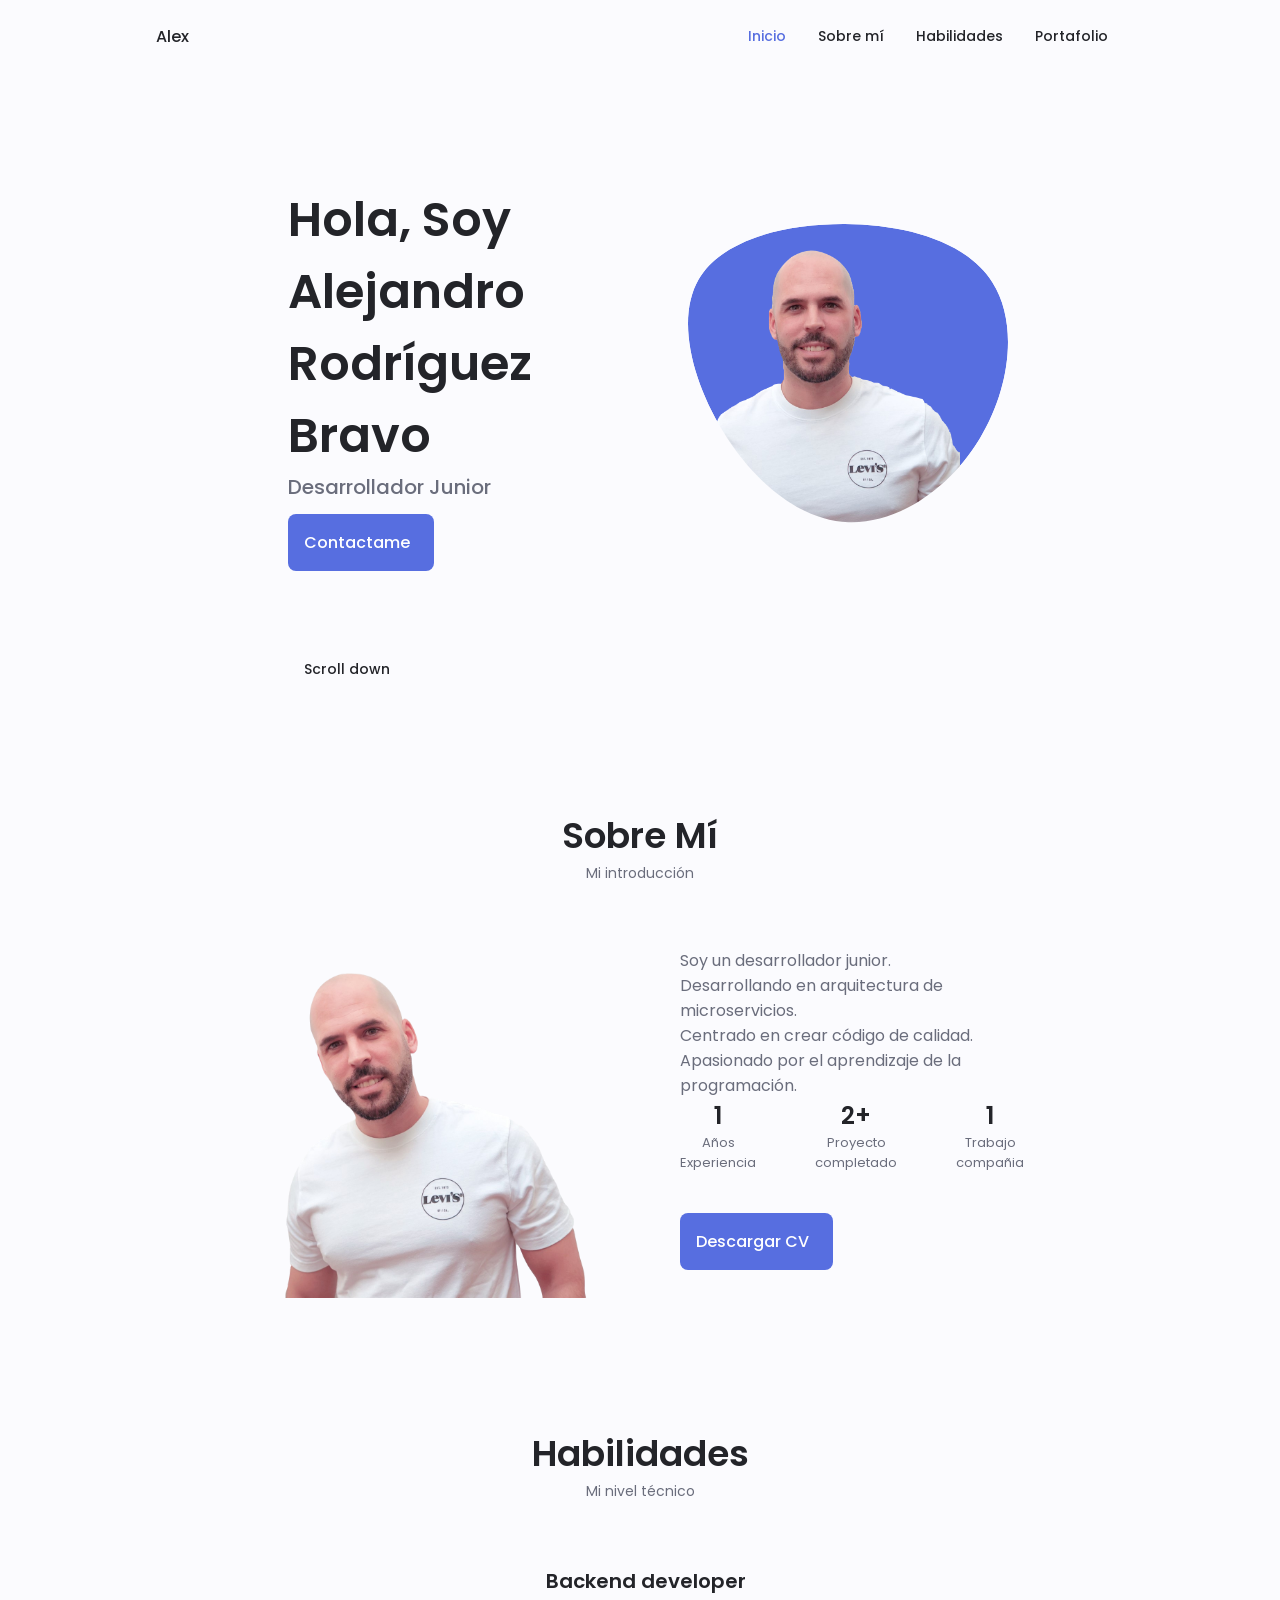
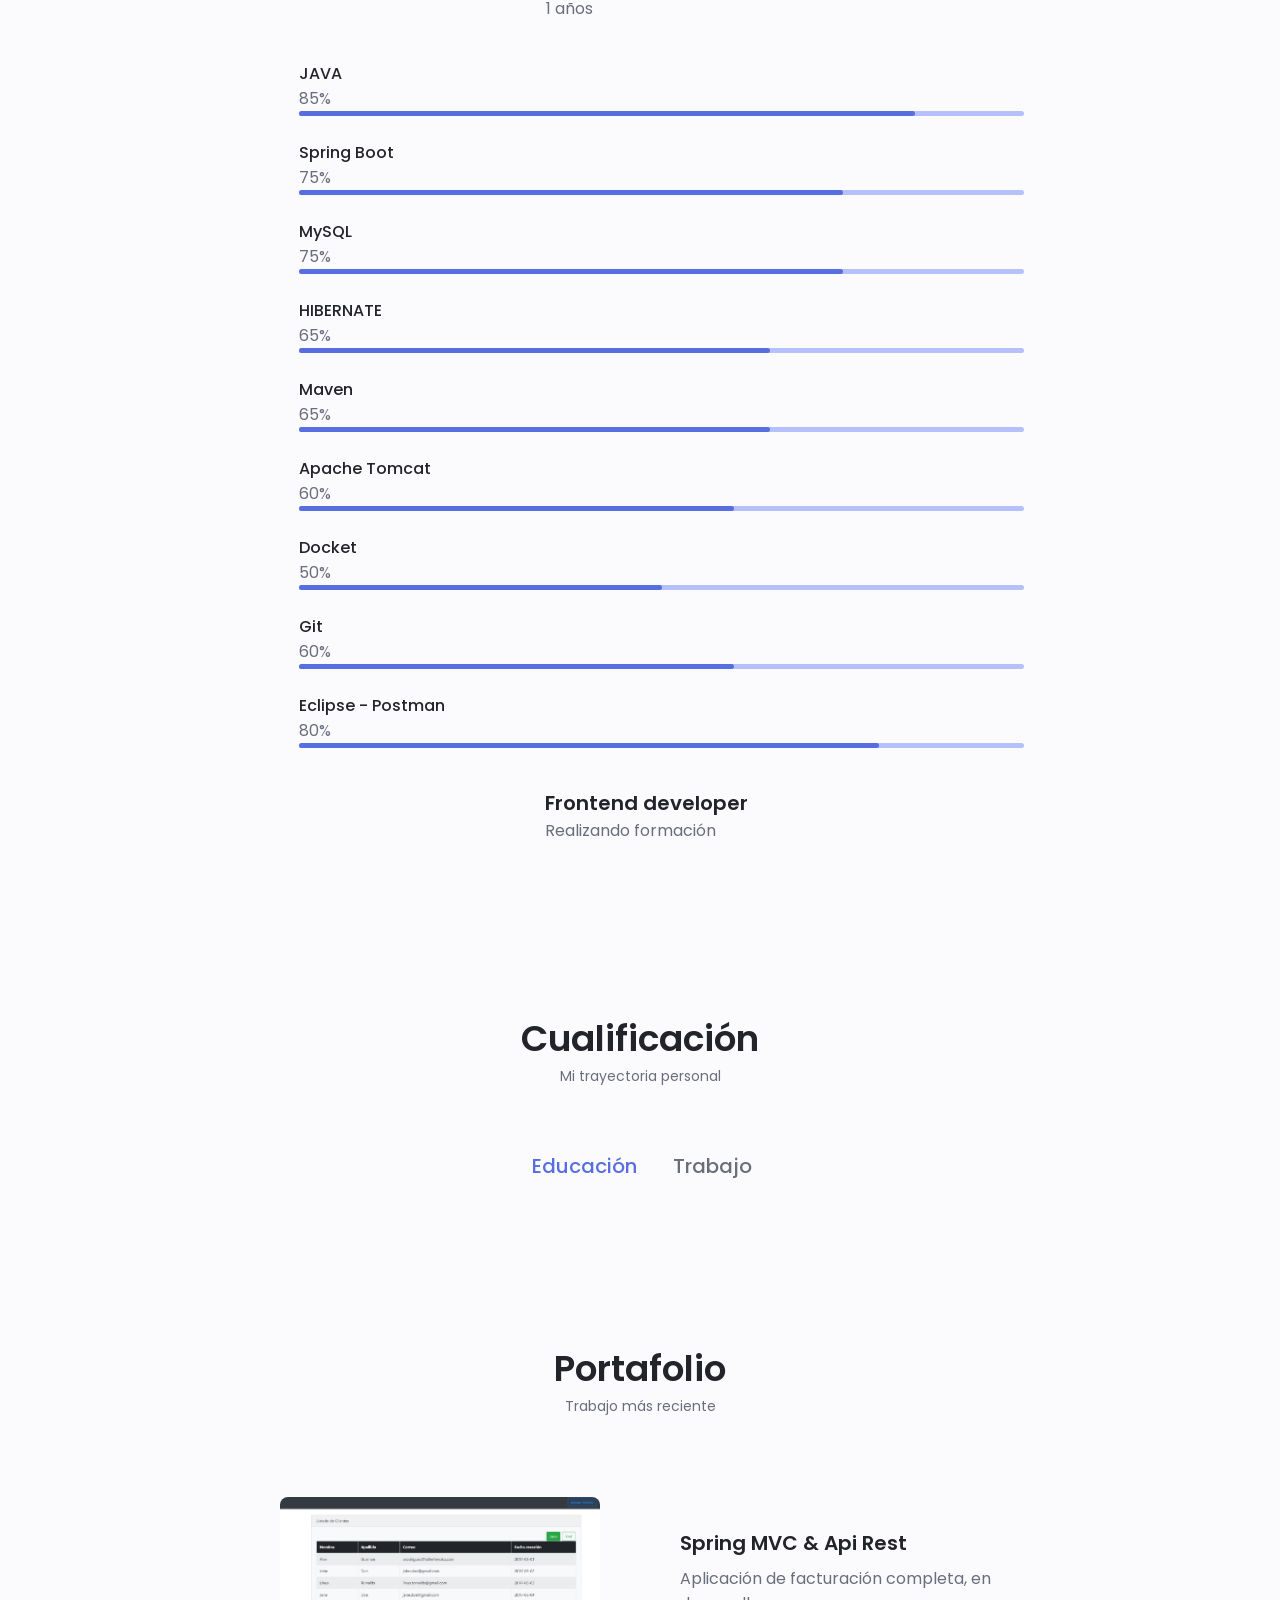
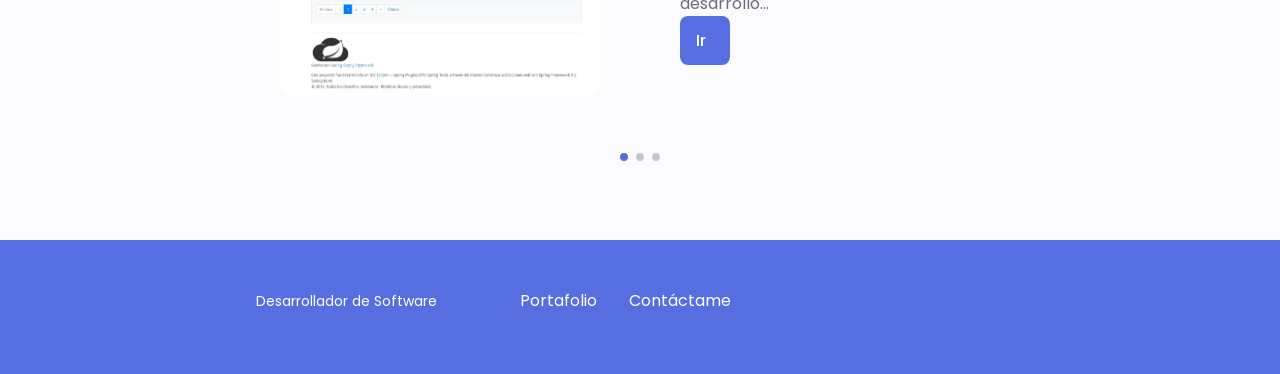
==== commit da5932df: "Corrección CV" ====
--- a/mi-portafolio/index.html
+++ b/mi-portafolio/index.html
@@ -121,7 +121,7 @@
                 <img src="assets/img/sobre.png" alt=" " class="about__img">
 
                 <div class="about__data">
-                    <p class="about__desciption">Soy un desarrollador junior.</br>Desarrollando en arquitectura de microservios.</br> Centrado en crear código de calidad. </br>Apasionado por el aprendizaje de la programación.</p>
+                    <p class="about__desciption">Soy un desarrollador junior.</br>Desarrollando en arquitectura de microservicios.</br> Centrado en crear código de calidad. </br>Apasionado por el aprendizaje de la programación.</p>
 
                     <div class="about__info">
                         <div>
@@ -516,7 +516,7 @@
                         <a href="#portfolio" class="footer__link">Portafolio</a>
                     </li>
                     <li>
-                        <a href="#contact" class="footer__link">Contáctame</a>
+                        <a href="https://www.linkedin.com/in/alejandro-rodr%C3%ADguez-bravo-a99397159/" target="_blank" class="footer__link">Contáctame</a>
                     </li>
                 </ul>
                 <div class="footer__socials">
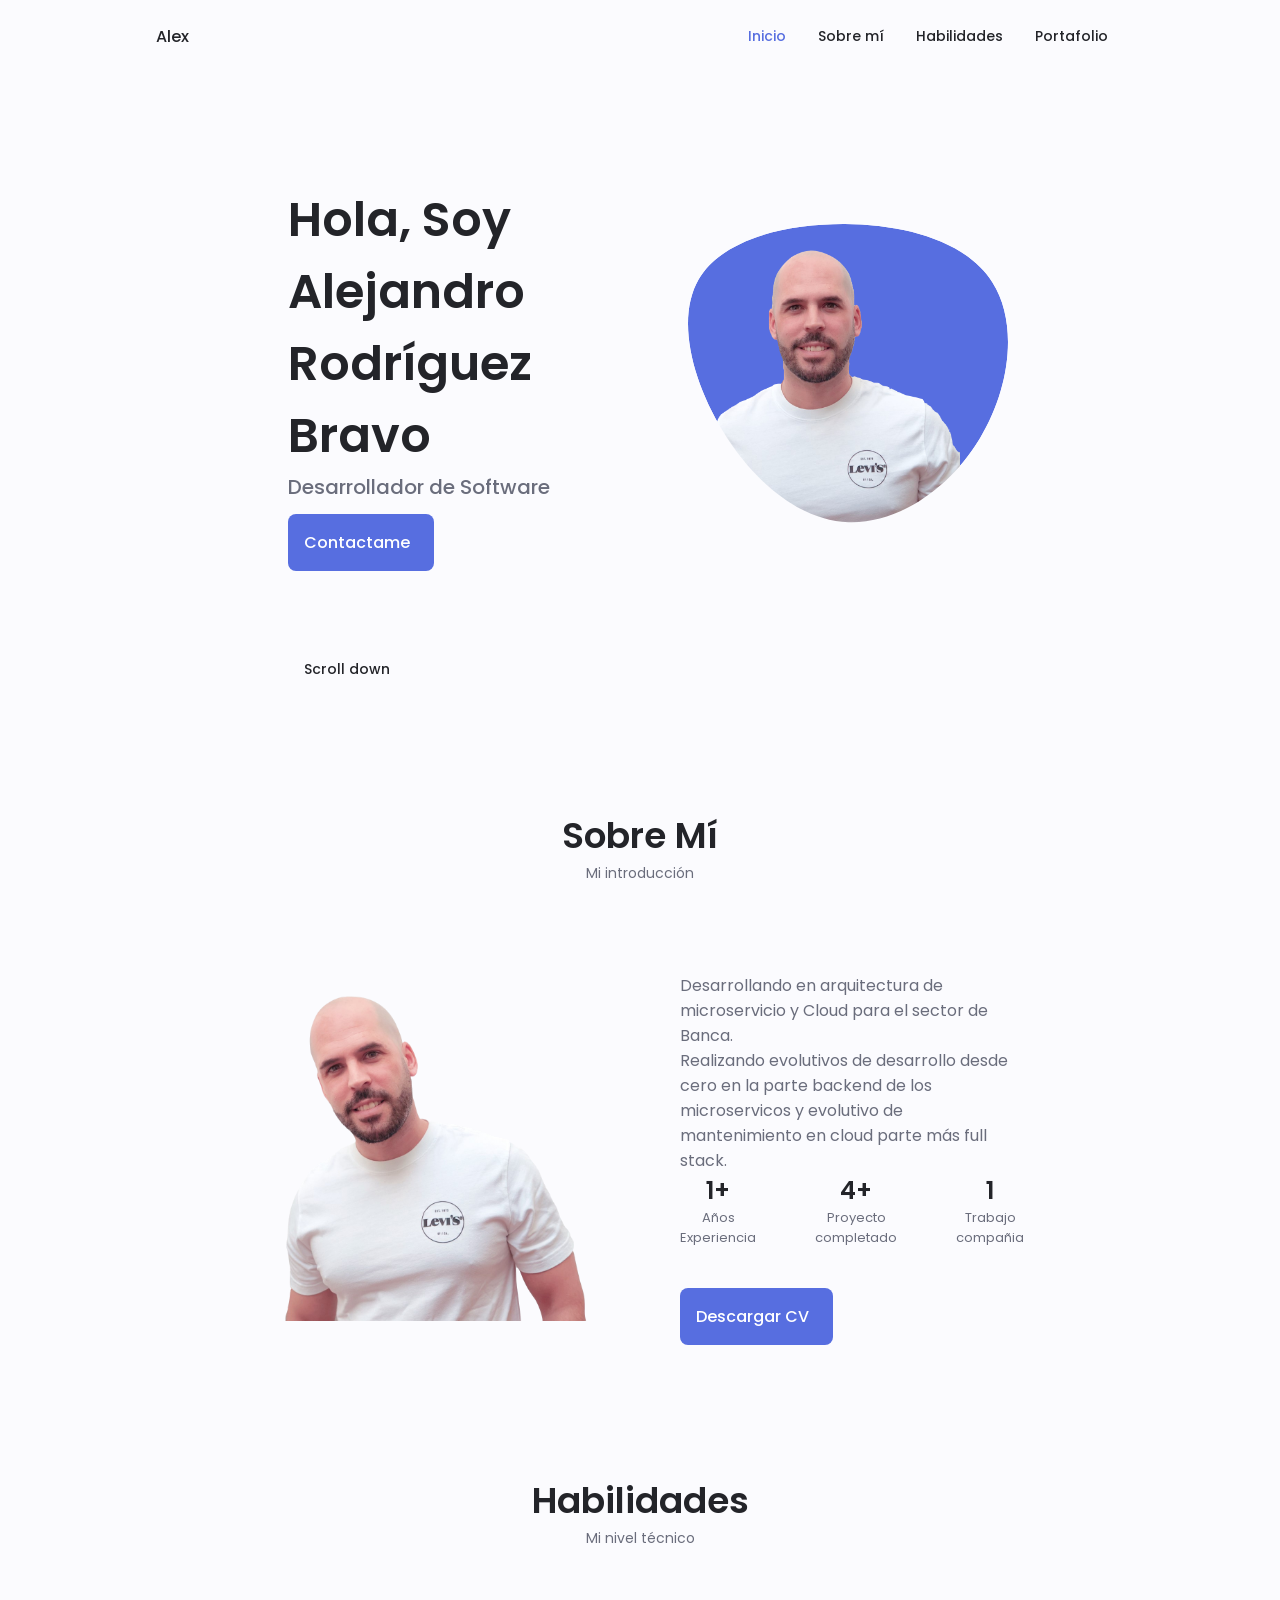
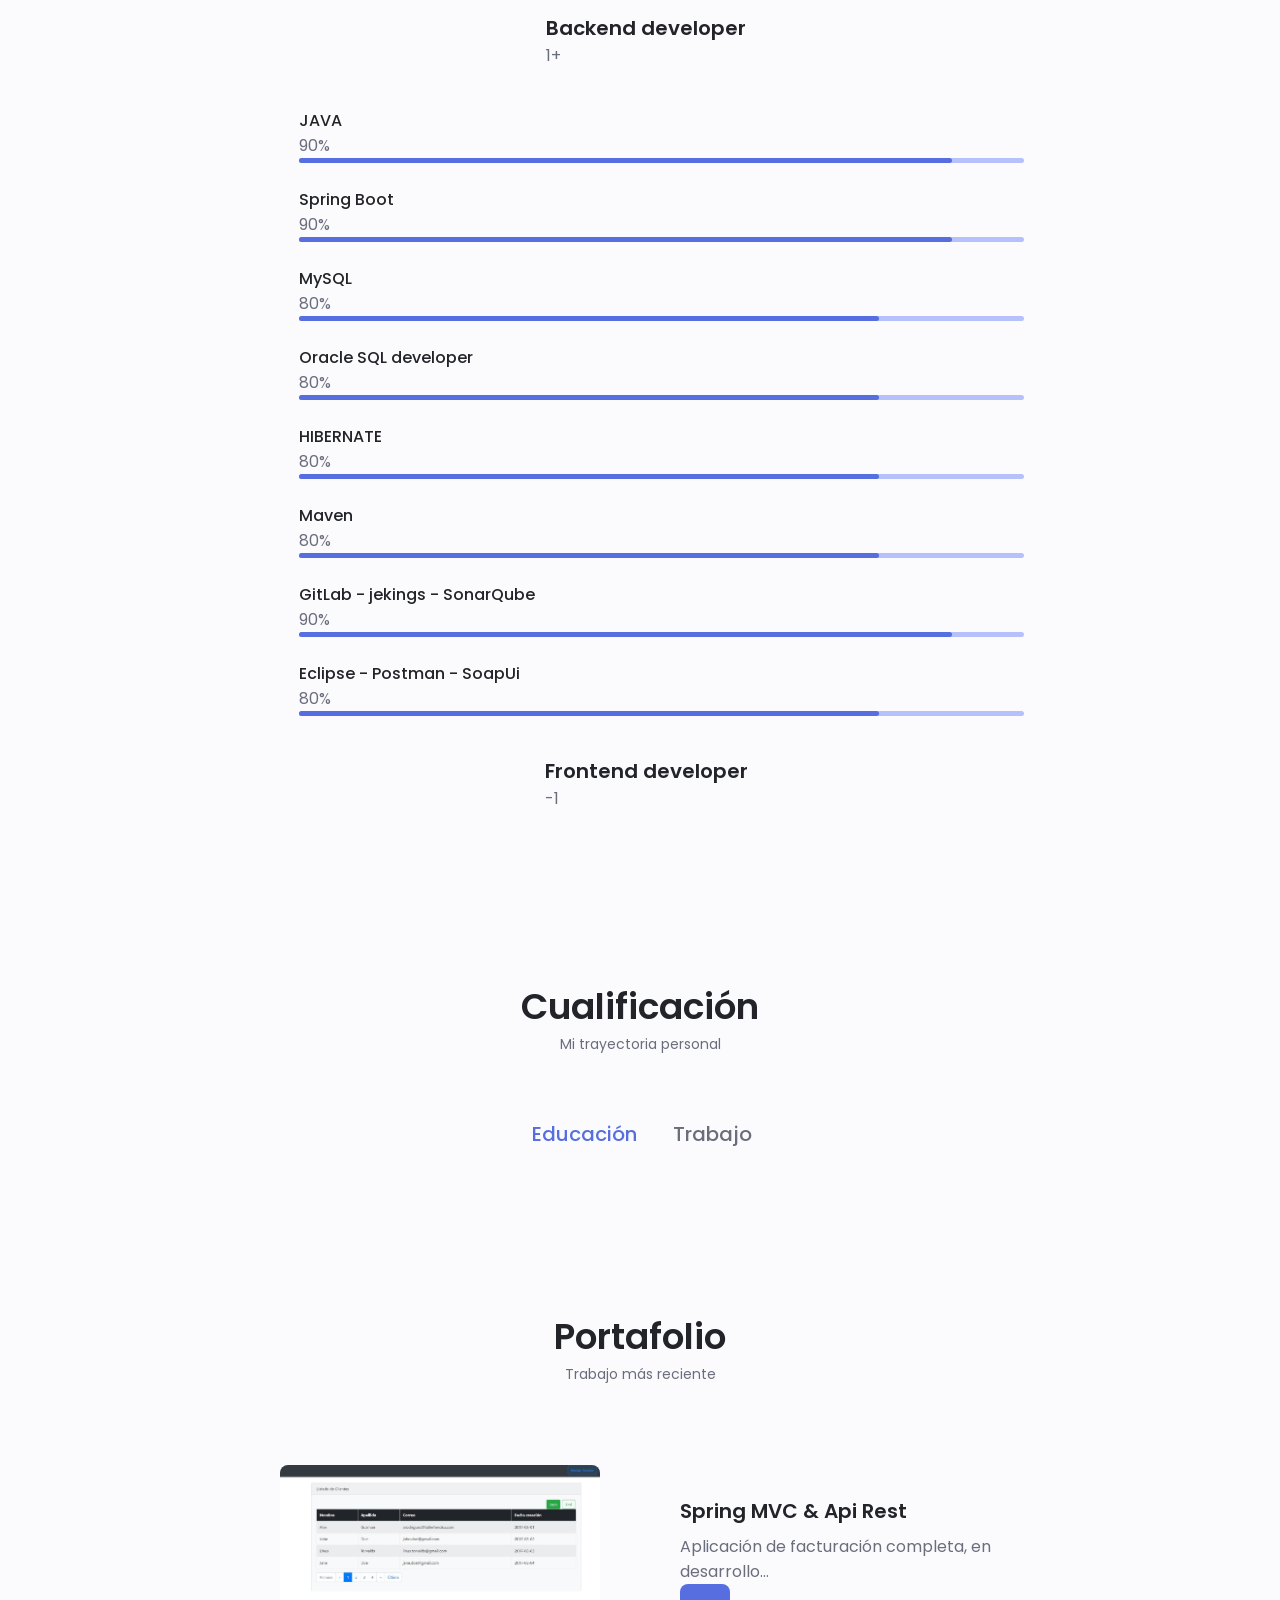
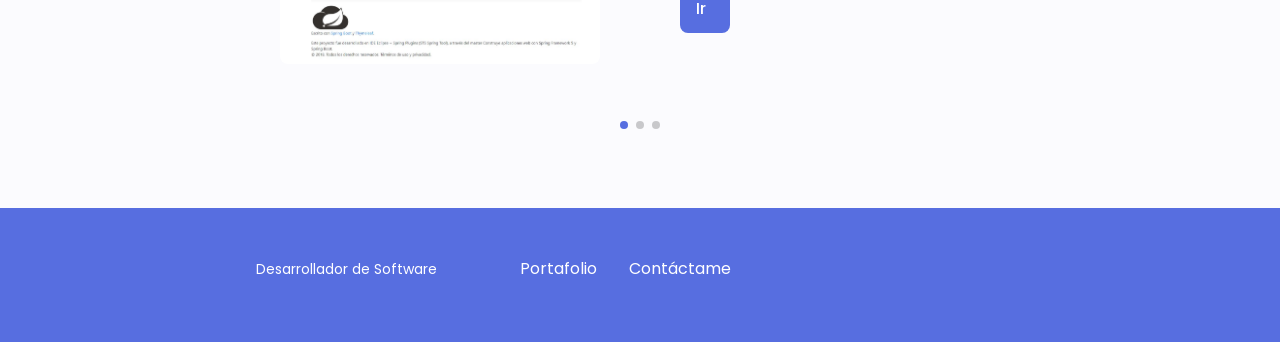
==== commit 6ab494b1: "Actualizando portafolio" ====
--- a/mi-portafolio/index.html
+++ b/mi-portafolio/index.html
@@ -95,7 +95,7 @@
                     </div>
                     <div class="home__data">
                         <h1 class="home__title">Hola, Soy Alejandro Rodríguez Bravo</h1>
-                        <h3 class="home__subtitle">Desarrollador Junior</h3>
+                        <h3 class="home__subtitle">Desarrollador de Software</h3>
                         <a href="https://www.linkedin.com/in/alejandro-rodr%C3%ADguez-bravo-a99397159/" target="_blank" class="button button--flex">
                             Contactame<i class="uil uil-message button__icon"></i>
                         </a>
@@ -121,16 +121,17 @@
                 <img src="assets/img/sobre.png" alt=" " class="about__img">
 
                 <div class="about__data">
-                    <p class="about__desciption">Soy un desarrollador junior.</br>Desarrollando en arquitectura de microservicios.</br> Centrado en crear código de calidad. </br>Apasionado por el aprendizaje de la programación.</p>
+                    <p class="about__desciption"><br>Desarrollando en arquitectura de microservicio y Cloud para el sector de Banca.</br>Realizando evolutivos de desarrollo desde cero en la parte backend de los microservicos y 
+                        evolutivo de mantenimiento en cloud parte más full stack.</p>
 
                     <div class="about__info">
                         <div>
-                            <span class="about__info-title">1</span>
+                            <span class="about__info-title">1+</span>
                             <span class="about__info-name">Años <br> Experiencia</span>
                         </div>
 
                         <div>
-                            <span class="about__info-title">2+</span>
+                            <span class="about__info-title">4+</span>
                             <span class="about__info-name">Proyecto <br> completado</span>
                         </div>
 
@@ -140,7 +141,7 @@
                         </div>
                     </div>
                     <div class="about__buttons">
-                        <a download="" href="assets/pdf/Currículum-profesional.pdf" class="button button--flex">
+                        <a download="" href="assets/pdf/cv-actualizado.pdf" class="button button--flex">
                             Descargar CV<i class="uil uil-download-alt button__icon"></i>
                         </a>
                     </div>
@@ -162,7 +163,7 @@
 
                             <div>
                                 <h1 class="skills__title">Backend developer</h1>
-                                <span class="skills_subtitle">1 años</span>
+                                <span class="skills_subtitle">1+</span>
                             </div>
 
                             <i class="uil uil-angle-down skills__arrow"></i>
@@ -171,7 +172,7 @@
                             <div class="skills__data">
                                 <div class="skills_titles">
                                     <h3 class="skills__name">JAVA</h3>
-                                    <span class="skills__number">85%</span>
+                                    <span class="skills__number">90%</span>
                                 </div>
                                 <div class="skills__bar">
                                     <span class="skills__percentage skills__java"></span>
@@ -181,7 +182,7 @@
                             <div class="skills__data">
                                 <div class="skills_titles">
                                     <h3 class="skills__name">Spring Boot</h3>
-                                    <span class="skills__number">75%</span>
+                                    <span class="skills__number">90%</span>
                                 </div>
                                 <div class="skills__bar">
                                     <span class="skills__percentage skills__spring"></span>
@@ -191,17 +192,25 @@
                             <div class="skills__data">
                                 <div class="skills_titles">
                                     <h3 class="skills__name">MySQL</h3>
-                                    <span class="skills__number">75%</span>
+                                    <span class="skills__number">80%</span>
                                 </div>
                                 <div class="skills__bar">
                                     <span class="skills__percentage skills__mysql"></span>
                                 </div>
                             </div>
-
+                            <div class="skills__data">
+                                <div class="skills_titles">
+                                    <h3 class="skills__name">Oracle SQL developer</h3>
+                                    <span class="skills__number">80%</span>
+                                </div>
+                                <div class="skills__bar">
+                                    <span class="skills__percentage skills__oracle"></span>
+                                </div>
+                            </div>
                             <div class="skills__data">
                                 <div class="skills_titles">
                                     <h3 class="skills__name">HIBERNATE</h3>
-                                    <span class="skills__number">65%</span>
+                                    <span class="skills__number">80%</span>
                                 </div>
                                 <div class="skills__bar">
                                     <span class="skills__percentage skills__hb"></span>
@@ -210,7 +219,7 @@
                             <div class="skills__data">
                                 <div class="skills_titles">
                                     <h3 class="skills__name">Maven</h3>
-                                    <span class="skills__number">65%</span>
+                                    <span class="skills__number">80%</span>
                                 </div>
                                 <div class="skills__bar">
                                     <span class="skills__percentage skills__maven"></span>
@@ -218,26 +227,8 @@
                             </div>
                             <div class="skills__data">
                                 <div class="skills_titles">
-                                    <h3 class="skills__name">Apache Tomcat</h3>
-                                    <span class="skills__number">60%</span>
-                                </div>
-                                <div class="skills__bar">
-                                    <span class="skills__percentage skills__apache"></span>
-                                </div>
-                            </div>
-                            <div class="skills__data">
-                                <div class="skills_titles">
-                                    <h3 class="skills__name">Docket</h3>
-                                    <span class="skills__number">50%</span>
-                                </div>
-                                <div class="skills__bar">
-                                    <span class="skills__percentage skills__docket"></span>
-                                </div>
-                            </div>
-                            <div class="skills__data">
-                                <div class="skills_titles">
-                                    <h3 class="skills__name">Git</h3>
-                                    <span class="skills__number">60%</span>
+                                    <h3 class="skills__name">GitLab - jekings - SonarQube</h3>
+                                    <span class="skills__number">90%</span>
                                 </div>
                                 <div class="skills__bar">
                                     <span class="skills__percentage skills__git"></span>
@@ -245,7 +236,7 @@
                             </div>
                             <div class="skills__data">
                                 <div class="skills_titles">
-                                    <h3 class="skills__name">Eclipse - Postman</h3>
+                                    <h3 class="skills__name">Eclipse - Postman - SoapUi</h3>
                                     <span class="skills__number">80%</span>
                                 </div>
                                 <div class="skills__bar">
@@ -261,7 +252,7 @@
 
                             <div>
                                 <h1 class="skills__title">Frontend developer</h1>
-                                <span class="skills_subtitle">Realizando formación</span>
+                                <span class="skills_subtitle">-1</span>
                             </div>
 
                             <i class="uil uil-angle-down skills__arrow"></i>
@@ -280,10 +271,19 @@
                             <div class="skills__data">
                                 <div class="skills_titles">
                                     <h3 class="skills__name">CSS</h3>
-                                    <span class="skills__number">65%</span>
+                                    <span class="skills__number">70%</span>
                                 </div>
                                 <div class="skills__bar">
                                     <span class="skills__percentage skills__css"></span>
+                                </div>
+                            </div>
+                            <div class="skills__data">
+                                <div class="skills_titles">
+                                    <h3 class="skills__name">JSP</h3>
+                                    <span class="skills__number">70%</span>
+                                </div>
+                                <div class="skills__bar">
+                                    <span class="skills__percentage skills__jsp"></span>
                                 </div>
                             </div>
 
@@ -299,7 +299,7 @@
                             <div class="skills__data">
                                 <div class="skills_titles">
                                     <h3 class="skills__name">JavaScript</h3>
-                                    <span class="skills__number">50%</span>
+                                    <span class="skills__number">70%</span>
                                 </div>
                                 <div class="skills__bar">
                                     <span class="skills__percentage skills__js"></span>
@@ -401,9 +401,29 @@
                 </div>
                 <div class="qualification__sections">
                     <!--==================== QUALIFICATION CONTENT 2 ====================-->
+                    <!--==================== QUALIFICATION 2.1.1 ====================-->
                     <div class="qualification__content" data-content id="work">
-                        <!--==================== QUALIFICATION 2.1 ====================-->
                         <div class="qualification__data">
+                            <div>
+                                <h3 class="qualification__title">NTTData</h3>
+                                <span class="qualification__subtitle">Desarrollador de Software</span>
+                                <div class="qualification__calendar">
+                                    <i class="uil uil-calendar-alt"></i> 2022
+                                </div>
+                            </div>
+                            <div>
+                                <span class="qualification__rounder"></span>
+                                <span class="qualification__line"></span>
+                            </div>
+                        </div>
+                        <!--==================== QUALIFICATION 2.1.2 ====================-->
+                        <div class="qualification__data">
+                            <div></div>
+
+                            <div>
+                                <span class="qualification__rounder"></span>
+                                <span class="qualification__line"></span>
+                            </div>
                             <div>
                                 <h3 class="qualification__title">Hubiqus Global </h3>
                                 <span class="qualification__subtitle">Programador Junior</span>
@@ -411,26 +431,19 @@
                                     <i class="uil uil-calendar-alt"></i> 2021
                                 </div>
                             </div>
-                            <div>
-                                <span class="qualification__rounder"></span>
-                                <span class="qualification__line"></span>
-                            </div>
-                        </div>
-
+                        </div>
+                        <!--==================== QUALIFICATION 2.1.3 ====================-->
                         <div class="qualification__data">
-                            <div></div>
-
-                            <div>
-                                <span class="qualification__rounder"></span>
-                                <span class="qualification__line"></span>
-                            </div>
-
                             <div>
                                 <h3 class="qualification__title">Logro Personales</h3>
                                 <span class="qualification__subtitle">Desarrolo Web</span>
                                 <div class="qualification__calendar">
                                     <i class="uil uil-calendar-alt"></i> 2021
                                 </div>
+                            </div>
+                            <div>
+                                <span class="qualification__rounder"></span>
+                                <!-- <span class="qualification__line"></span>  -->
                             </div>
                         </div>
                     </div>
--- a/mi-portafolio/assets/css/styles.css
+++ b/mi-portafolio/assets/css/styles.css
@@ -526,11 +526,15 @@
 }
 
 .skills__css {
-    width: 65%;
+    width: 70%;
 }
 
 .skills__js {
-    width: 50%;
+    width: 70%;
+}
+
+.skills__jsp {
+    width: 70%;
 }
 
 .skills__bootstrap {
@@ -546,36 +550,33 @@
 }
 
 .skills__java {
-    width: 85%;
+    width: 90%;
 }
 
 .skills__spring {
-    width: 75%;
+    width: 90%;
 }
 
 .skills__mysql {
-    width: 75%;
+    width: 80%;
 }
 
 .skills__hb {
-    width: 65%;
+    width: 80%;
 }
 
 .skills__maven {
-    width: 65%;
-}
-
-.skills__apache {
-    width: 60%;
+    width: 80%;
+}
+
+.skills__oracle {
+    width: 80%;
 }
 
 .skills__git {
-    width: 60%;
-}
-
-.skills__docket {
-    width: 50%;
-}
+    width: 90%;
+}
+
 
 .skills__herramientas {
     width: 80%;
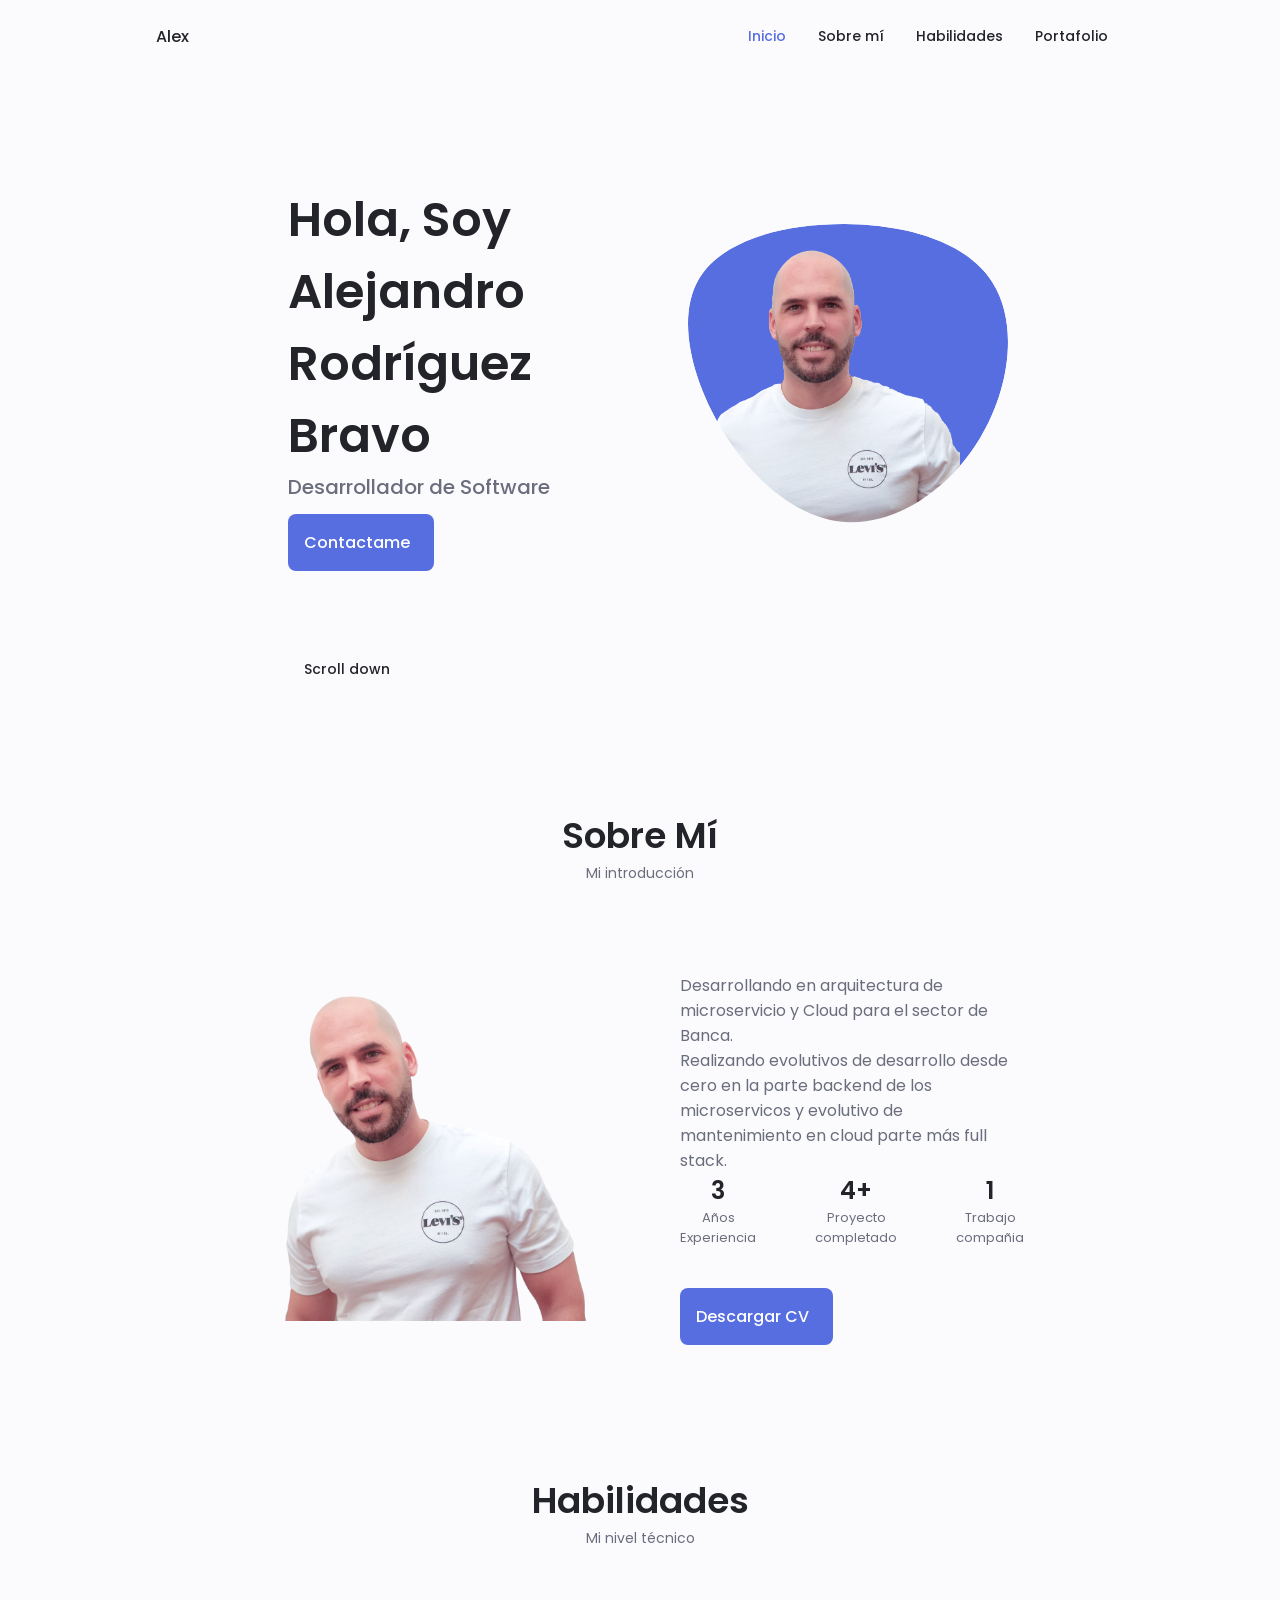
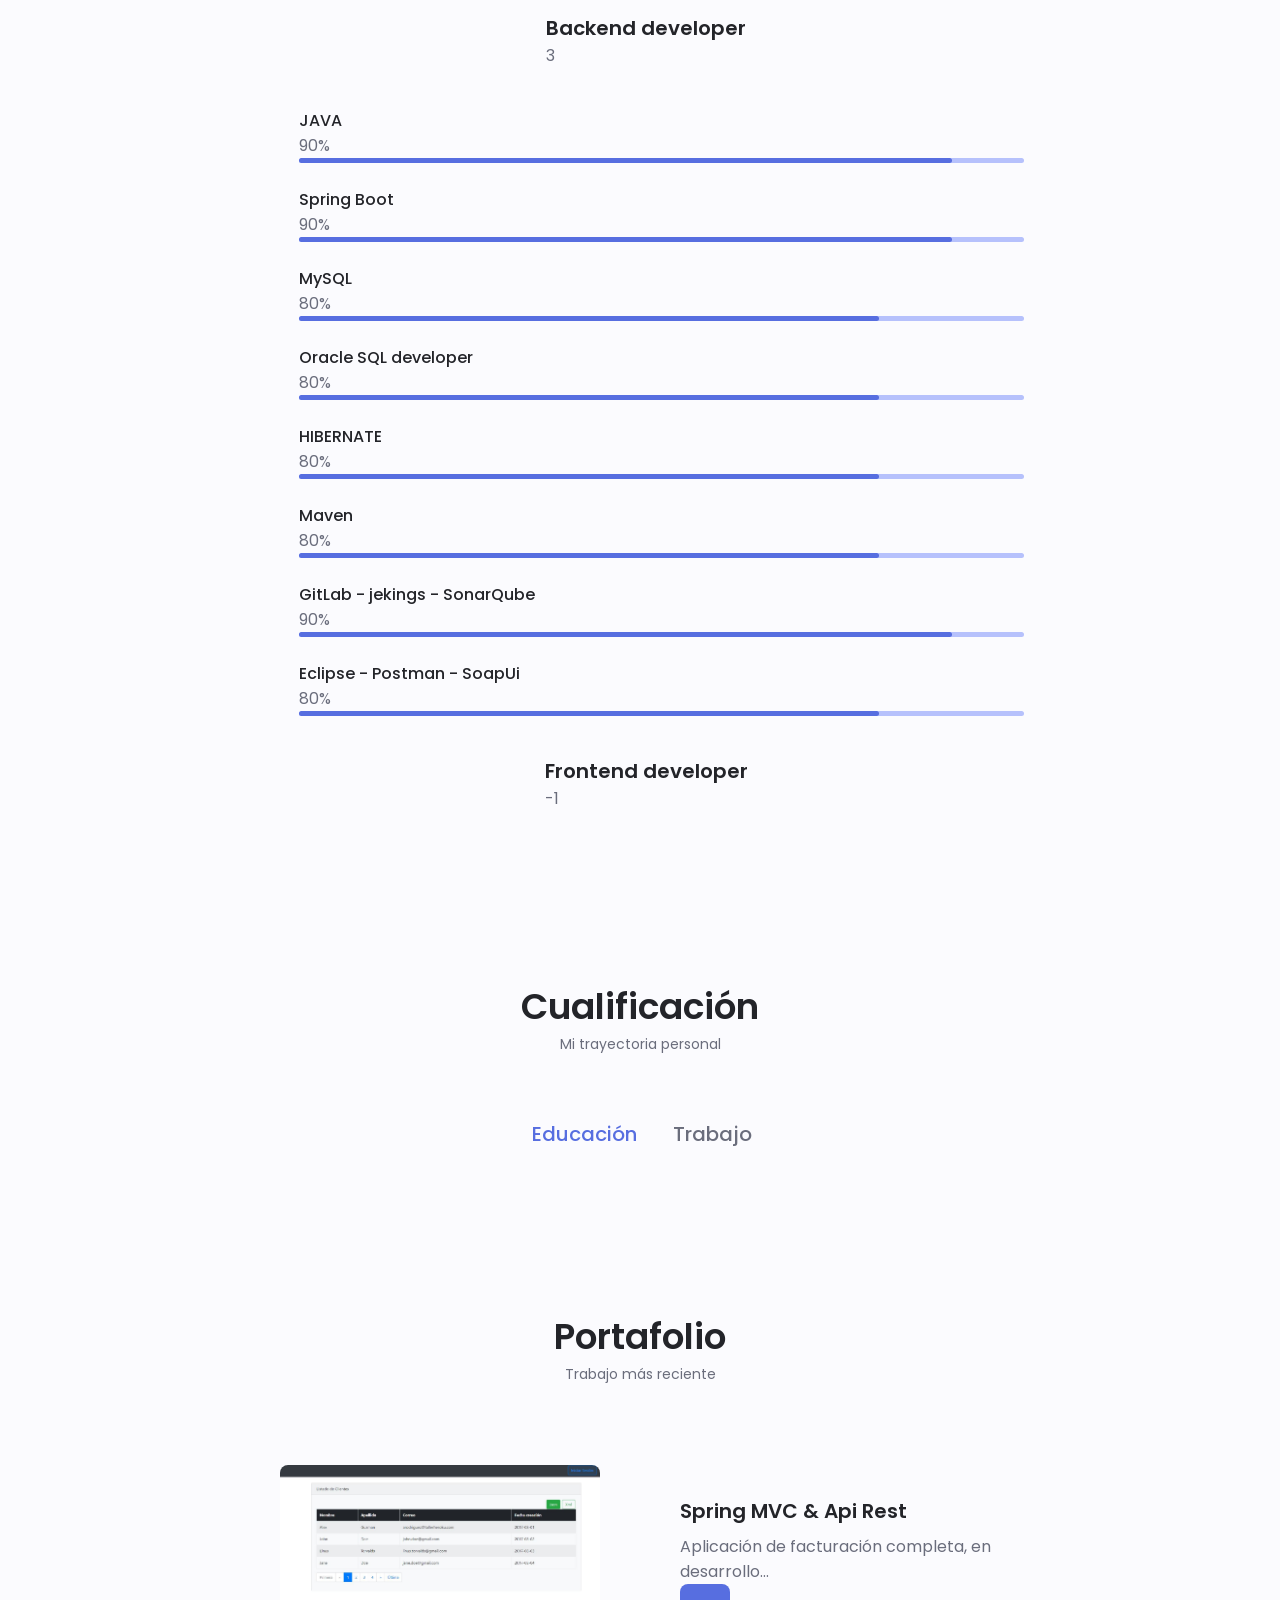
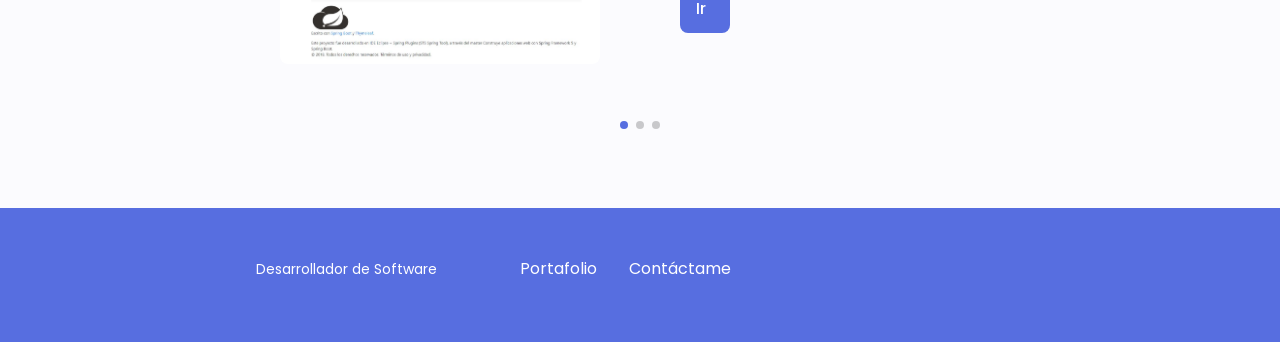
==== commit 79f2a514: "actualizacion CV" ====
--- a/mi-portafolio/index.html
+++ b/mi-portafolio/index.html
@@ -126,7 +126,7 @@
 
                     <div class="about__info">
                         <div>
-                            <span class="about__info-title">1+</span>
+                            <span class="about__info-title">3</span>
                             <span class="about__info-name">Años <br> Experiencia</span>
                         </div>
 
@@ -141,7 +141,7 @@
                         </div>
                     </div>
                     <div class="about__buttons">
-                        <a download="" href="assets/pdf/cv-actualizado.pdf" class="button button--flex">
+                        <a download="" href="assets/pdf/CV_backendDeveloper.pdf" class="button button--flex">
                             Descargar CV<i class="uil uil-download-alt button__icon"></i>
                         </a>
                     </div>
@@ -163,7 +163,7 @@
 
                             <div>
                                 <h1 class="skills__title">Backend developer</h1>
-                                <span class="skills_subtitle">1+</span>
+                                <span class="skills_subtitle">3</span>
                             </div>
 
                             <i class="uil uil-angle-down skills__arrow"></i>
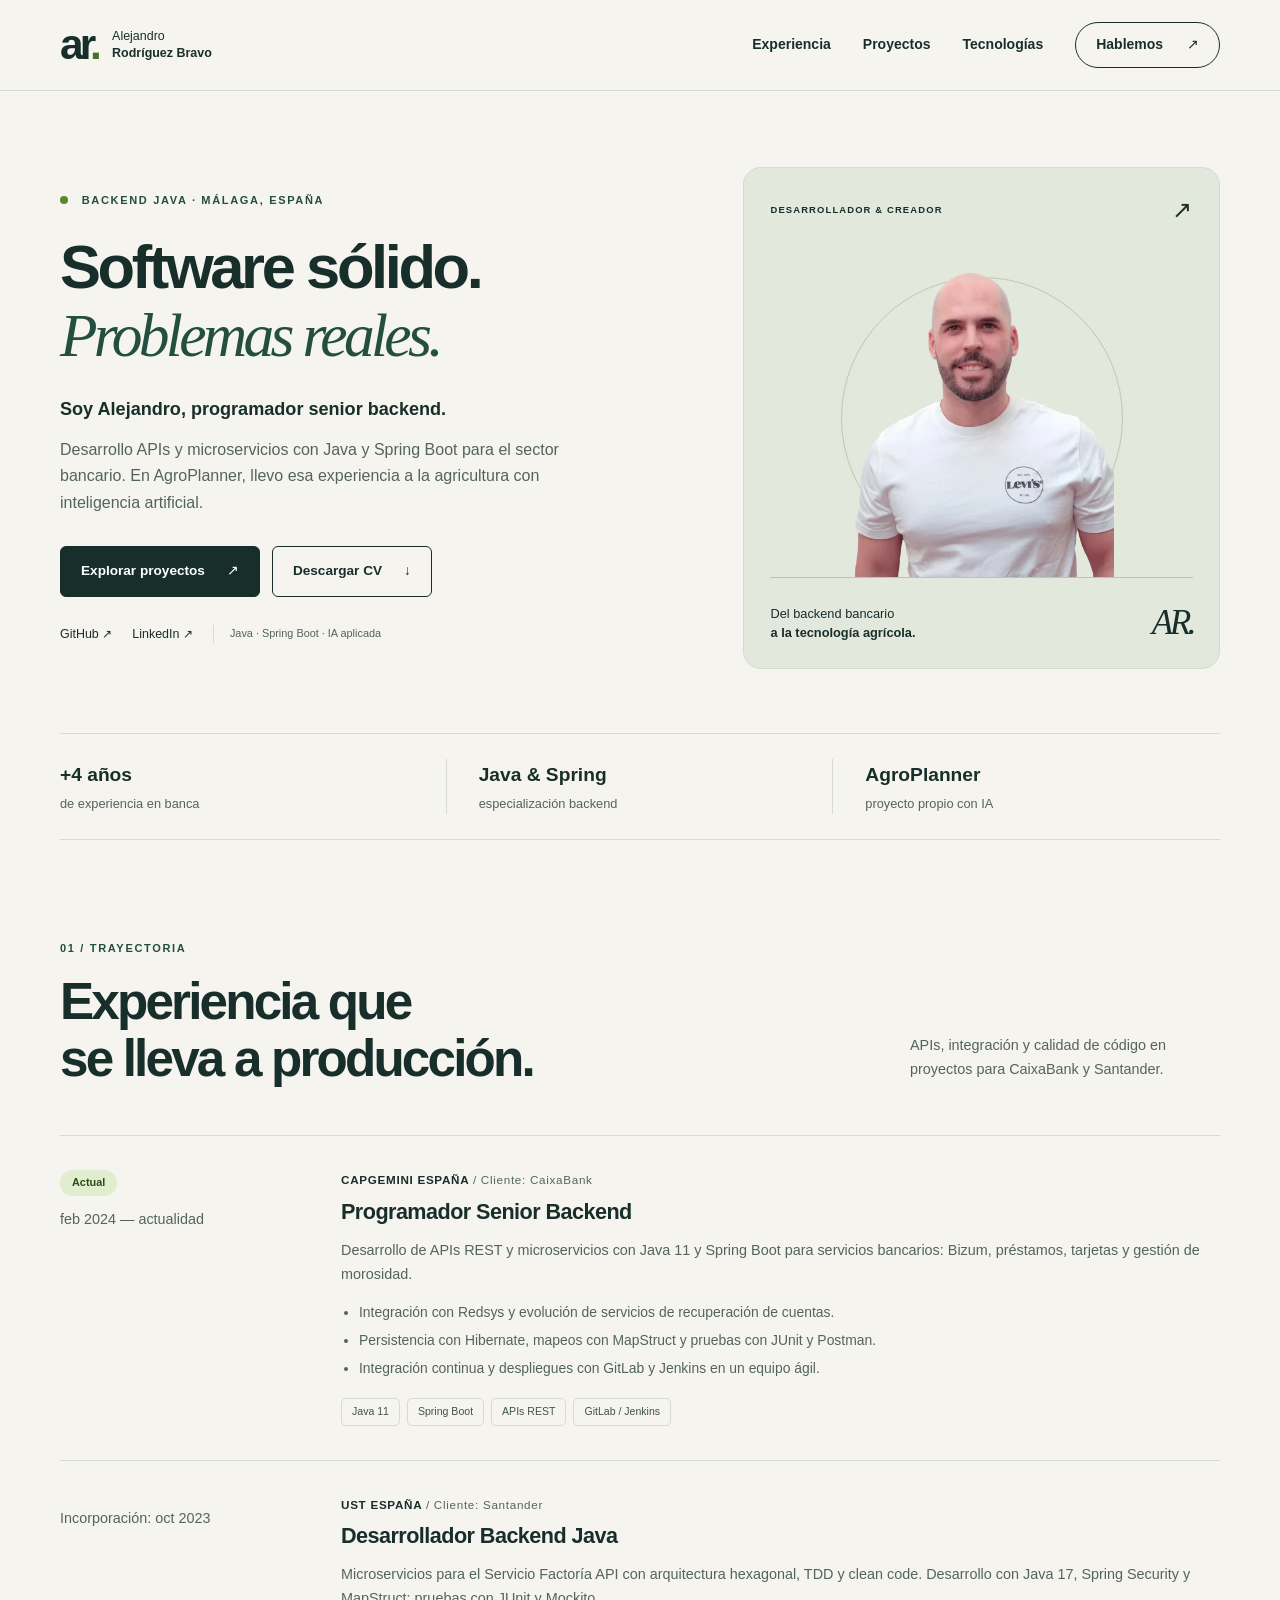
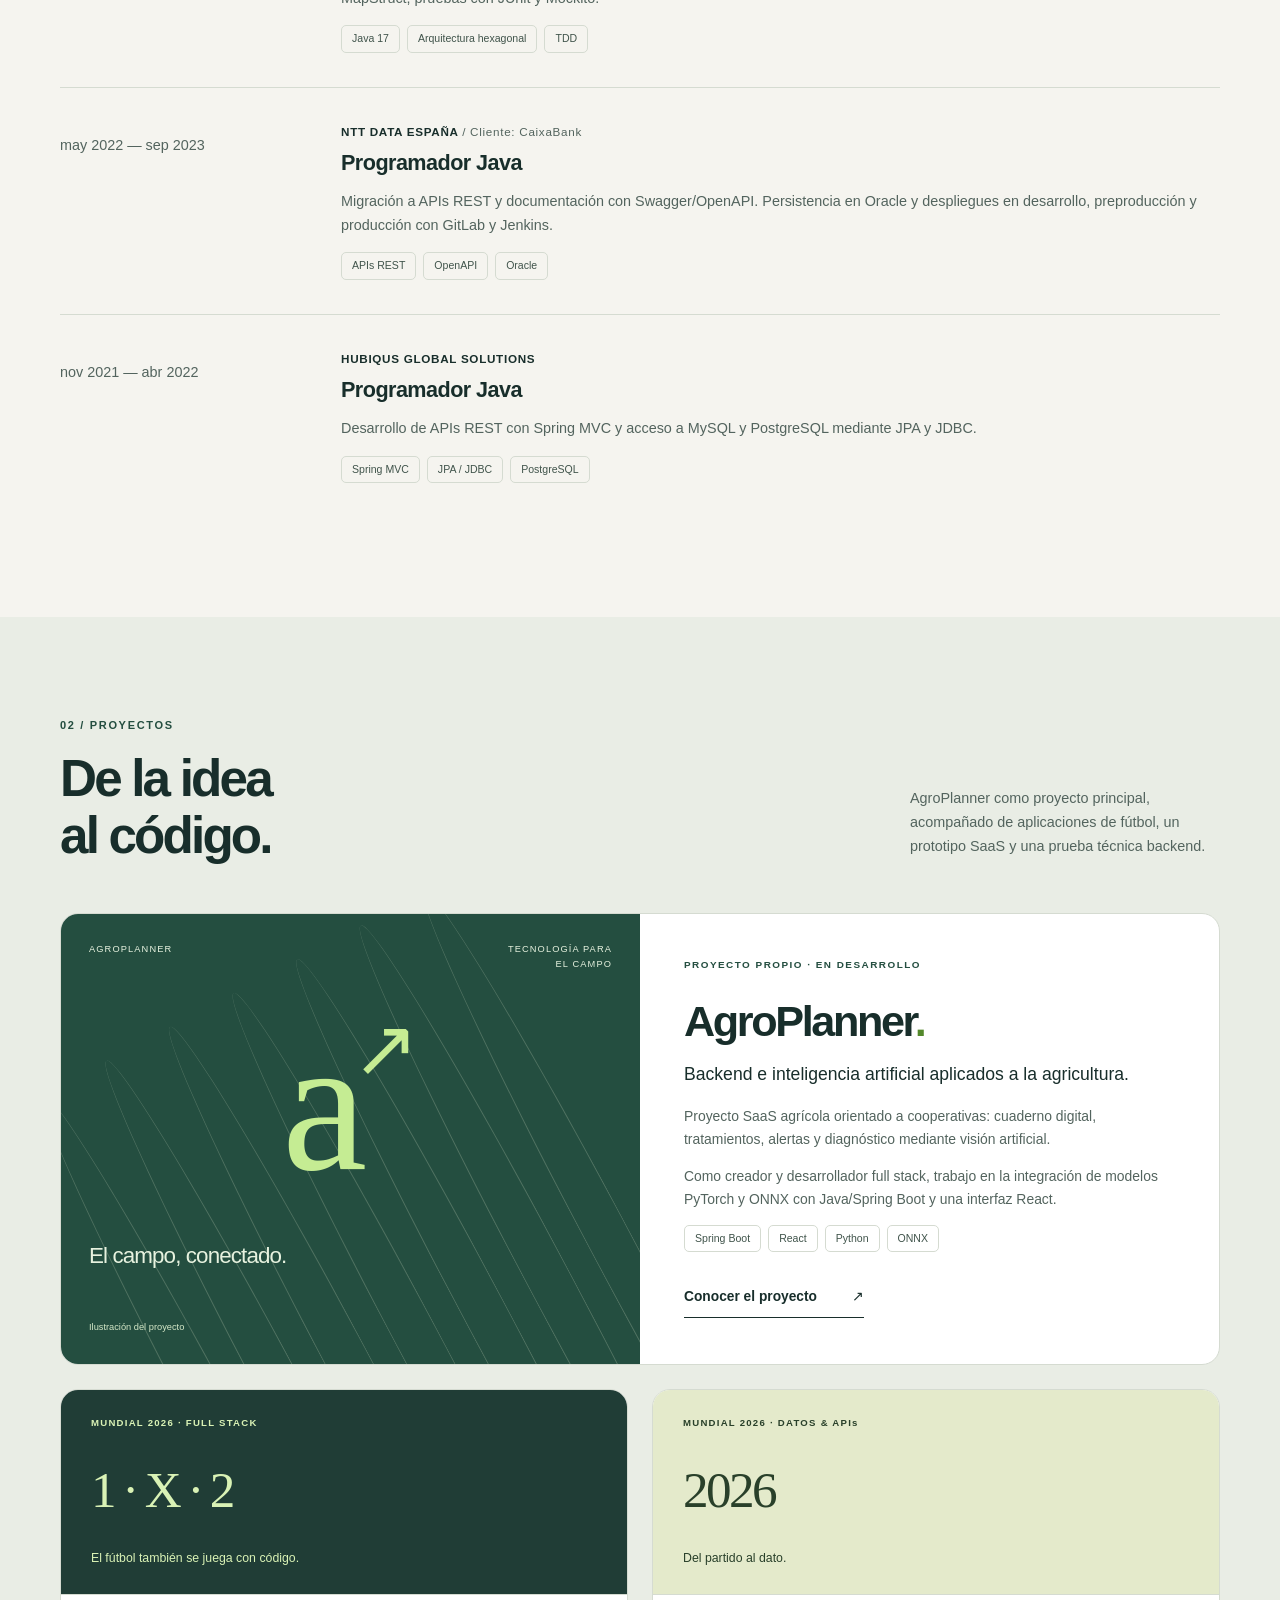
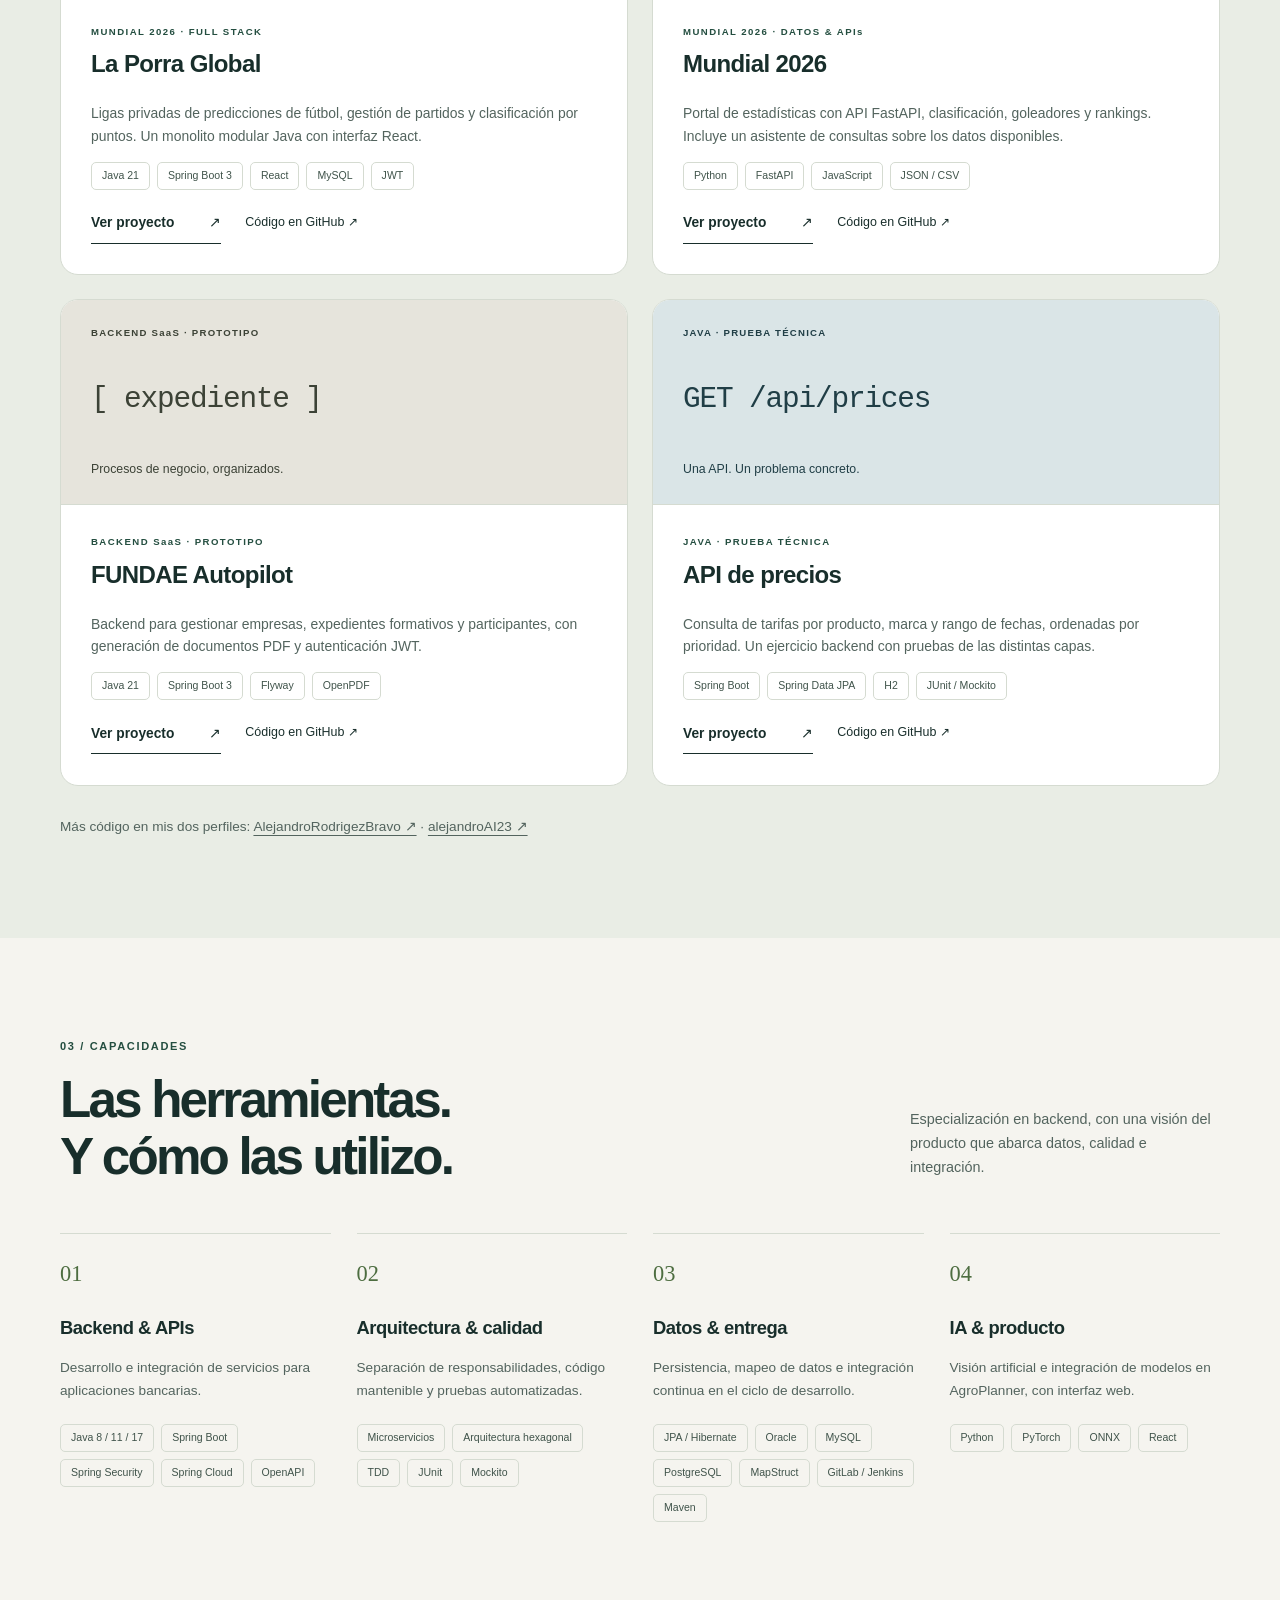
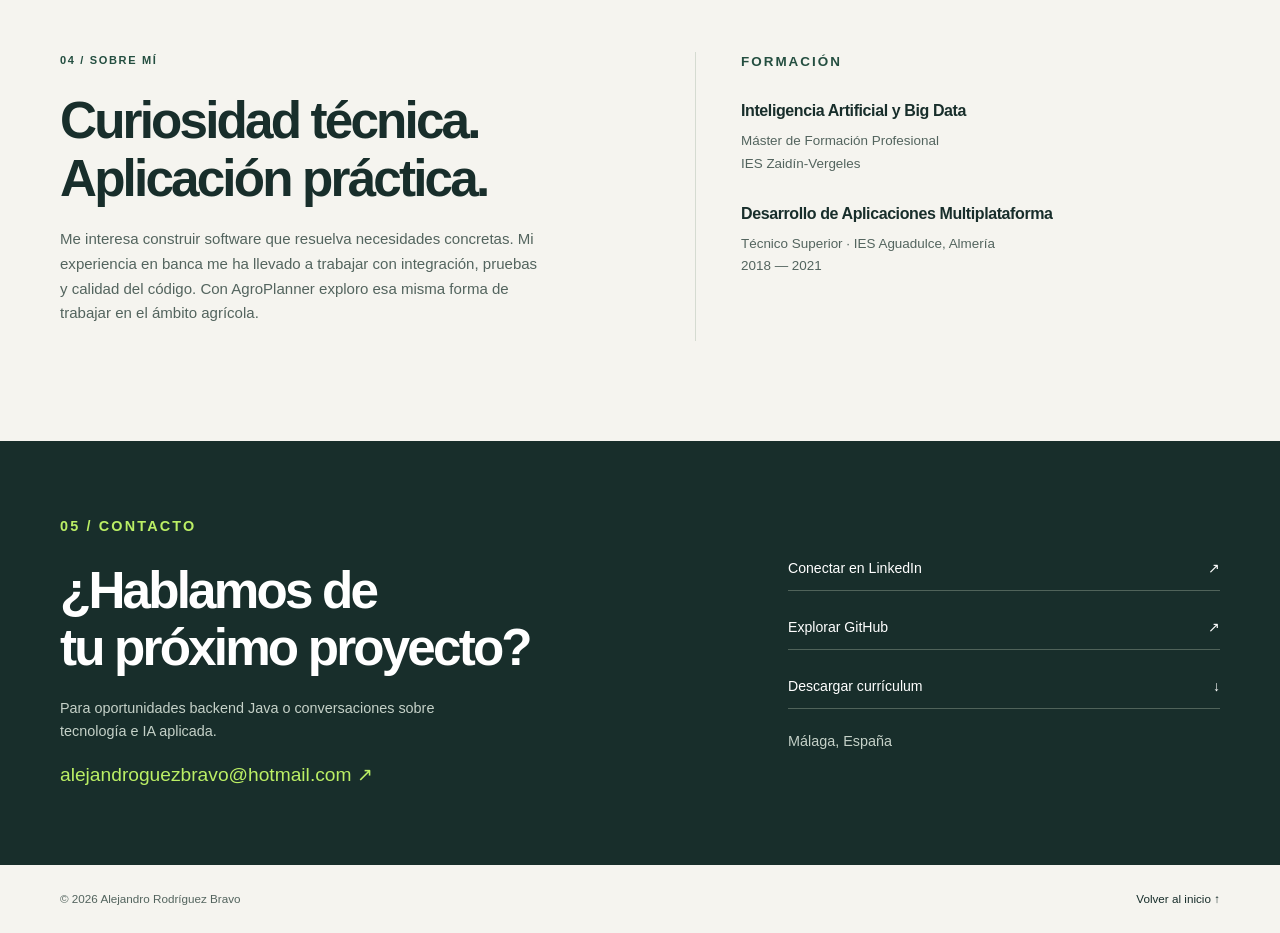
==== commit eabbd946: "Rediseña portafolio backend y destaca AgroPlanner y proyectos del Mundial 2026" ====
--- a/mi-portafolio/index.html
+++ b/mi-portafolio/index.html
@@ -1,556 +1,50 @@
-<!DOCTYPE html>
-<html lang="en">
-
-<head>
-    <meta charset="UTF-8">
-    <meta name="viewport" content="width=device-width, initial-scale=1.0">
-
-    <!--==================== UNICONS ====================-->
-    <link rel="stylesheet" href="https://unicons.iconscout.com/release/v4.0.0/css/line.css">
-
-    <!--==================== SWIPER CSS ====================-->
-    <link rel="stylesheet" href="assets/css/swiper-bundle.min.css">
-
-    <!--==================== CSS ====================-->
-    <link rel="stylesheet" href="assets/css/styles.css">
-
-    <title>Alejandro Rodríguez Bravo</title>
-</head>
-
-<body>
-    <!--==================== HEADER ====================-->
-    <header class="header" id="header">
-        <nav class="nav container">
-            <a href="#" class="nav__logo">Alex</a>
-
-            <div class="nav__menu" id="nav-menu">
-                <ul class="nav__list grid">
-                    <li class="nav__item">
-                        <a href="#home" class="nav__link active-link">
-                            <i class="uil uil-estate nav__icon"></i> Inicio
-                        </a>
-                    </li>
-                    <li class="nav__item">
-                        <a href="#about" class="nav__link">
-                            <i class="uil uil-user nav__icon"></i> Sobre mí
-                        </a>
-                    </li>
-                    <li class="nav__item">
-                        <a href="#skills" class="nav__link">
-                            <i class="uil uil-file-alt nav__icon"></i> Habilidades
-                        </a>
-                    </li>
-                    <li class="nav__item">
-                        <a href="#portfolio" class="nav__link">
-                            <i class="uil uil-scenery nav__icon"></i> Portafolio
-                        </a>
-                    </li>
-                </ul>
-                <i class="uil uil-times nav__close" id="nav-close"></i>
-            </div>
-
-            <div class="nav__btns">
-                <!--Modo Oscuro-->
-                <i class="uil uil-moon change-theme" id="theme-button"></i>
-                <div class="nav__toggle" id="nav-toggle">
-                    <i class="uil uil-apps"></i>
-                </div>
-            </div>
-        </nav>
-
-    </header>
-
-    <!--==================== MAIN ====================-->
-    <main class="main">
-        <!--==================== HOME ====================-->
-        <section class="home section" id="home">
-            <div class="home__container container grid">
-                <div class="home__content grid">
-                    <div class="home__social">
-                        <a href="https://www.linkedin.com/in/alejandro-rodr%C3%ADguez-bravo-a99397159/" target="_blank" class="home__social-icon">
-                            <i class="uil uil-linkedin"></i>
-                        </a>
-
-                        <a href="https://github.com/AlejandroRodrigezBravo" target="_blank" class="home__social-icon">
-                            <i class="uil uil-github-alt"></i>
-                        </a>
-                    </div>
-
-                    <div class="home__img">
-                        <svg class="home__blob" viewBox="0 0 200 187" xmlns="http://www.w3.org/2000/svg" xmlns:xlink="http://www.w3.org/1999/xlink">
-                            <mask id="mask0" mask-type="alpha">
-                                <path d="M190.312 36.4879C206.582 62.1187 201.309 102.826 182.328 134.186C163.346 165.547 
-                                130.807 187.559 100.226 186.353C69.6454 185.297 41.0228 161.023 21.7403 129.362C2.45775 
-                                97.8511 -7.48481 59.1033 6.67581 34.5279C20.9871 10.1032 59.7028 -0.149132 97.9666 
-                                0.00163737C136.23 0.303176 174.193 10.857 190.312 36.4879Z"/>
-                            </mask>
-                            <g mask="url(#mask0)">
-                                <path d="M190.312 36.4879C206.582 62.1187 201.309 102.826 182.328 134.186C163.346 
-                                165.547 130.807 187.559 100.226 186.353C69.6454 185.297 41.0228 161.023 21.7403 
-                                129.362C2.45775 97.8511 -7.48481 59.1033 6.67581 34.5279C20.9871 10.1032 59.7028 
-                                -0.149132 97.9666 0.00163737C136.23 0.303176 174.193 10.857 190.312 36.4879Z"/>
-                                <image class="home__blob-img"  xlink:href="assets/img/perfil.png"/>
-                            </g>
-                        </svg>
-                    </div>
-                    <div class="home__data">
-                        <h1 class="home__title">Hola, Soy Alejandro Rodríguez Bravo</h1>
-                        <h3 class="home__subtitle">Desarrollador de Software</h3>
-                        <a href="https://www.linkedin.com/in/alejandro-rodr%C3%ADguez-bravo-a99397159/" target="_blank" class="button button--flex">
-                            Contactame<i class="uil uil-message button__icon"></i>
-                        </a>
-                    </div>
-                </div>
-                <div class="home__scroll">
-                    <a href="#about" class="home__scroll-button button--flex">
-                        <i class="uil uil-mouse-alt home__scroll-mouse"></i>
-                        <span class="home__scroll-name">Scroll down</span>
-                        <i class="uil uil-arrow-down home__scroll-arrow"></i>
-                    </a>
-                </div>
-
-            </div>
-        </section>
-
-        <!--==================== ABOUT ====================-->
-        <section class="about section" id="about">
-
-            <h2 class="section__title">Sobre Mí</h2>
-            <span class="section__subtitle">Mi introducción</span>
-            <div class="about__container container grid">
-                <img src="assets/img/sobre.png" alt=" " class="about__img">
-
-                <div class="about__data">
-                    <p class="about__desciption"><br>Desarrollando en arquitectura de microservicio y Cloud para el sector de Banca.</br>Realizando evolutivos de desarrollo desde cero en la parte backend de los microservicos y 
-                        evolutivo de mantenimiento en cloud parte más full stack.</p>
-
-                    <div class="about__info">
-                        <div>
-                            <span class="about__info-title">3</span>
-                            <span class="about__info-name">Años <br> Experiencia</span>
-                        </div>
-
-                        <div>
-                            <span class="about__info-title">4+</span>
-                            <span class="about__info-name">Proyecto <br> completado</span>
-                        </div>
-
-                        <div>
-                            <span class="about__info-title">1</span>
-                            <span class="about__info-name">Trabajo <br> compañia</span>
-                        </div>
-                    </div>
-                    <div class="about__buttons">
-                        <a download="" href="assets/pdf/CV_backendDeveloper.pdf" class="button button--flex">
-                            Descargar CV<i class="uil uil-download-alt button__icon"></i>
-                        </a>
-                    </div>
-                </div>
-            </div>
-        </section>
-
-        <!--==================== SKILLS ====================-->
-        <section class="skills section" id="skills">
-            <h2 class="section__title">Habilidades</h2>
-            <span class="section__subtitle">Mi nivel técnico</span>
-
-            <div class="skills__container container grid">
-                <div>
-                    <!--==================== SKILLS 1 ====================-->
-                    <div class="skills__content skills__open">
-                        <div class="skills__header">
-                            <i class="uil uil-server-network skills__icon"></i>
-
-                            <div>
-                                <h1 class="skills__title">Backend developer</h1>
-                                <span class="skills_subtitle">3</span>
-                            </div>
-
-                            <i class="uil uil-angle-down skills__arrow"></i>
-                        </div>
-                        <div class="skills__list grid">
-                            <div class="skills__data">
-                                <div class="skills_titles">
-                                    <h3 class="skills__name">JAVA</h3>
-                                    <span class="skills__number">90%</span>
-                                </div>
-                                <div class="skills__bar">
-                                    <span class="skills__percentage skills__java"></span>
-                                </div>
-                            </div>
-
-                            <div class="skills__data">
-                                <div class="skills_titles">
-                                    <h3 class="skills__name">Spring Boot</h3>
-                                    <span class="skills__number">90%</span>
-                                </div>
-                                <div class="skills__bar">
-                                    <span class="skills__percentage skills__spring"></span>
-                                </div>
-                            </div>
-
-                            <div class="skills__data">
-                                <div class="skills_titles">
-                                    <h3 class="skills__name">MySQL</h3>
-                                    <span class="skills__number">80%</span>
-                                </div>
-                                <div class="skills__bar">
-                                    <span class="skills__percentage skills__mysql"></span>
-                                </div>
-                            </div>
-                            <div class="skills__data">
-                                <div class="skills_titles">
-                                    <h3 class="skills__name">Oracle SQL developer</h3>
-                                    <span class="skills__number">80%</span>
-                                </div>
-                                <div class="skills__bar">
-                                    <span class="skills__percentage skills__oracle"></span>
-                                </div>
-                            </div>
-                            <div class="skills__data">
-                                <div class="skills_titles">
-                                    <h3 class="skills__name">HIBERNATE</h3>
-                                    <span class="skills__number">80%</span>
-                                </div>
-                                <div class="skills__bar">
-                                    <span class="skills__percentage skills__hb"></span>
-                                </div>
-                            </div>
-                            <div class="skills__data">
-                                <div class="skills_titles">
-                                    <h3 class="skills__name">Maven</h3>
-                                    <span class="skills__number">80%</span>
-                                </div>
-                                <div class="skills__bar">
-                                    <span class="skills__percentage skills__maven"></span>
-                                </div>
-                            </div>
-                            <div class="skills__data">
-                                <div class="skills_titles">
-                                    <h3 class="skills__name">GitLab - jekings - SonarQube</h3>
-                                    <span class="skills__number">90%</span>
-                                </div>
-                                <div class="skills__bar">
-                                    <span class="skills__percentage skills__git"></span>
-                                </div>
-                            </div>
-                            <div class="skills__data">
-                                <div class="skills_titles">
-                                    <h3 class="skills__name">Eclipse - Postman - SoapUi</h3>
-                                    <span class="skills__number">80%</span>
-                                </div>
-                                <div class="skills__bar">
-                                    <span class="skills__percentage skills__herramientas"></span>
-                                </div>
-                            </div>
-                        </div>
-                    </div>
-                    <!--==================== SKILLS 2 ====================-->
-                    <div class="skills__content skills__close">
-                        <div class="skills__header">
-                            <i class="uil uil-brackets-curly skills__icon"></i>
-
-                            <div>
-                                <h1 class="skills__title">Frontend developer</h1>
-                                <span class="skills_subtitle">-1</span>
-                            </div>
-
-                            <i class="uil uil-angle-down skills__arrow"></i>
-                        </div>
-                        <div class="skills__list grid">
-                            <div class="skills__data">
-                                <div class="skills_titles">
-                                    <h3 class="skills__name">HTML</h3>
-                                    <span class="skills__number">70%</span>
-                                </div>
-                                <div class="skills__bar">
-                                    <span class="skills__percentage skills__html"></span>
-                                </div>
-                            </div>
-
-                            <div class="skills__data">
-                                <div class="skills_titles">
-                                    <h3 class="skills__name">CSS</h3>
-                                    <span class="skills__number">70%</span>
-                                </div>
-                                <div class="skills__bar">
-                                    <span class="skills__percentage skills__css"></span>
-                                </div>
-                            </div>
-                            <div class="skills__data">
-                                <div class="skills_titles">
-                                    <h3 class="skills__name">JSP</h3>
-                                    <span class="skills__number">70%</span>
-                                </div>
-                                <div class="skills__bar">
-                                    <span class="skills__percentage skills__jsp"></span>
-                                </div>
-                            </div>
-
-                            <div class="skills__data">
-                                <div class="skills_titles">
-                                    <h3 class="skills__name">Boostrap 4</h3>
-                                    <span class="skills__number">60%</span>
-                                </div>
-                                <div class="skills__bar">
-                                    <span class="skills__percentage skills__bootstrap"></span>
-                                </div>
-                            </div>
-                            <div class="skills__data">
-                                <div class="skills_titles">
-                                    <h3 class="skills__name">JavaScript</h3>
-                                    <span class="skills__number">70%</span>
-                                </div>
-                                <div class="skills__bar">
-                                    <span class="skills__percentage skills__js"></span>
-                                </div>
-                            </div>
-
-                            <div class="skills__data">
-                                <div class="skills_titles">
-                                    <h3 class="skills__name">Angular</h3>
-                                    <span class="skills__number">45%</span>
-                                </div>
-                                <div class="skills__bar">
-                                    <span class="skills__percentage skills__angular"></span>
-                                </div>
-                            </div>
-                            <div class="skills__data">
-                                <div class="skills_titles">
-                                    <h3 class="skills__name">VISUAL STUDIO CODE</h3>
-                                    <span class="skills__number">80%</span>
-                                </div>
-                                <div class="skills__bar">
-                                    <span class="skills__percentage skills__vsc"></span>
-                                </div>
-                            </div>
-                        </div>
-                    </div>
-                </div>
-                <div>
-
-                </div>
-            </div>
-        </section>
-
-        <!--==================== QUALIFICATION ====================-->
-        <section class="qualification section">
-
-            <h2 class="section__title">Cualificación</h2>
-            <span class="section__subtitle">Mi trayectoria personal</span>
-            <div class="qualification__container container">
-                <div class="qualification__tabs">
-                    <div class="qualification__button button--flex qualification__active" data-target='#education'>
-                        <i class="uil uil-graduation-cap qualification__icon"></i> Educación
-                    </div>
-
-                    <div class="qualification__button button--flex" data-target='#work'>
-                        <i class="uil uil-briefcase-alt qualification__icon"></i> Trabajo
-                    </div>
-                </div>
-
-                <div class="qualification__sections">
-                    <!--==================== QUALIFICATION CONTENT 1 ====================-->
-                    <div class="qualification__content qualification_active" data-content id="education">
-                        <!--==================== QUALIFICATION 1 ====================-->
-                        <div class="qualification__data">
-                            <div>
-                                <h3 class="qualification__title">DRLLO. DE APLICACIONES MULTIPLATAFORMA</h3>
-                                <span class="qualification__subtitle">Álmeria - Formación profecional Superior</span>
-                                <div class="qualification__calendar">
-                                    <i class="uil uil-calendar-alt"></i> 2018 - 2021
-                                </div>
-                            </div>
-                            <div>
-                                <span class="qualification__rounder"></span>
-                                <span class="qualification__line"></span>
-                            </div>
-                        </div>
-                        <!--==================== QUALIFICATION CONTENT 2  ====================-->
-                        <div class="qualification__data">
-                            <div></div>
-
-                            <div>
-                                <span class="qualification__rounder"></span>
-                                <span class="qualification__line"></span>
-                            </div>
-
-                            <div>
-                                <h3 class="qualification__title">Master en Spring Frameworks Spring Cloud</h3>
-                                <span class="qualification__subtitle">Udemy - Certificado</span>
-                                <div class="qualification__calendar">
-                                    <i class="uil uil-calendar-alt"></i> 2021
-                                </div>
-                            </div>
-                        </div>
-                        <!--==================== QUALIFICATION CONTENT 3  ====================-->
-                        <div class="qualification__data">
-                            <div>
-                                <h3 class="qualification__title">Master en Angular</h3>
-                                <span class="qualification__subtitle">Udemy - Formación</span>
-                                <div class="qualification__calendar">
-                                    <i class="uil uil-calendar-alt"></i> 2022
-                                </div>
-                            </div>
-                            <div>
-                                <span class="qualification__rounder"></span>
-                                <!-- <span class="qualification__line"></span>  -->
-                            </div>
-                        </div>
-                    </div>
-                </div>
-                <div class="qualification__sections">
-                    <!--==================== QUALIFICATION CONTENT 2 ====================-->
-                    <!--==================== QUALIFICATION 2.1.1 ====================-->
-                    <div class="qualification__content" data-content id="work">
-                        <div class="qualification__data">
-                            <div>
-                                <h3 class="qualification__title">NTTData</h3>
-                                <span class="qualification__subtitle">Desarrollador de Software</span>
-                                <div class="qualification__calendar">
-                                    <i class="uil uil-calendar-alt"></i> 2022
-                                </div>
-                            </div>
-                            <div>
-                                <span class="qualification__rounder"></span>
-                                <span class="qualification__line"></span>
-                            </div>
-                        </div>
-                        <!--==================== QUALIFICATION 2.1.2 ====================-->
-                        <div class="qualification__data">
-                            <div></div>
-
-                            <div>
-                                <span class="qualification__rounder"></span>
-                                <span class="qualification__line"></span>
-                            </div>
-                            <div>
-                                <h3 class="qualification__title">Hubiqus Global </h3>
-                                <span class="qualification__subtitle">Programador Junior</span>
-                                <div class="qualification__calendar">
-                                    <i class="uil uil-calendar-alt"></i> 2021
-                                </div>
-                            </div>
-                        </div>
-                        <!--==================== QUALIFICATION 2.1.3 ====================-->
-                        <div class="qualification__data">
-                            <div>
-                                <h3 class="qualification__title">Logro Personales</h3>
-                                <span class="qualification__subtitle">Desarrolo Web</span>
-                                <div class="qualification__calendar">
-                                    <i class="uil uil-calendar-alt"></i> 2021
-                                </div>
-                            </div>
-                            <div>
-                                <span class="qualification__rounder"></span>
-                                <!-- <span class="qualification__line"></span>  -->
-                            </div>
-                        </div>
-                    </div>
-                </div>
-            </div>
-        </section>
-
-        <!--==================== PORTFOLIO ====================-->
-        <section class="portfolio section" id="portfolio">
-
-            <h2 class="section__title">Portafolio</h2>
-            <span class="section__subtitle">Trabajo más reciente</span>
-
-            <div class="portfolio__container container swiper-container">
-                <div class="swiper-wrapper">
-                    <!--==================== PORTFOLIO 1 ====================-->
-                    <div class="portfolio__content grid swiper-slide">
-                        <img src="assets/img/listado-cliente.jpg" alt="" class="portfolio__img">
-                        <div class="portfolio__data">
-                            <h3 class="portfolio__title">Spring MVC & Api Rest</h3>
-                            <p class="portfolio__decription">Aplicación de facturación completa, en desarrollo...
-                            </p>
-                            <a href="https://aguezbravo-spring-mysql.herokuapp.com/" target="_blank" class="button button--flex button--small portfolio__button">
-                                  Ir
-                                  <i class="uil uil-arrow-right button__icon"></i>
-                              </a>
-                        </div>
-                    </div>
-
-                    <!--==================== PORTFOLIO 2 ====================-->
-                    <div class="portfolio__content grid swiper-slide">
-                        <img src="assets/img/Api-Rest-Tareas.jpg" alt="" class="portfolio__img">
-                        <div class="portfolio__data">
-                            <h3 class="portfolio__title">Spring & Api Rest</h3>
-                            <p class="portfolio__decription">Aplicación de tareas, en proceso...</p>
-                            <!--  <a href="#" class="button button--flex button--small portfolio__button">
-                                  Ir
-                                  <i class="uil uil-arrow-right button__icon"></i>
-                              </a>
-                              -->
-                        </div>
-                    </div>
-
-                    <!--==================== PORTFOLIO 3 ====================-->
-                    <div class="portfolio__content grid swiper-slide">
-                        <img src="assets/img/Proyecto-De-Carrera.jpg" alt="" class="portfolio__img">
-                        <div class="portfolio__data">
-                            <h3 class="portfolio__title">Spring & Angular</h3>
-                            <p class="portfolio__decription">Aplicación de Full Stack, proximo proyecto...</p>
-                            <!--  <a href="#" class="button button--flex button--small portfolio__button">
-                                  Ir
-                                  <i class="uil uil-arrow-right button__icon"></i>
-                              </a>
-                              -->
-                        </div>
-                    </div>
-
-                </div>
-
-                <!-- Add Arrows-->
-                <div class="swiper-button-next">
-                    <i class="uil uil-angle-right-b swiper-portfolio-icon"></i>
-                </div>
-                <div class="swiper-button-prev">
-                    <i class="uil uil-angle-left-b swiper-portfolio-icon"></i>
-                </div>
-                <!-- Pagination-->
-                <div class="swiper-pagination"></div>
-            </div>
-
-        </section>
-    </main>
-
-    <!--==================== FOOTER ====================-->
-    <footer class="footer">
-        <div class="footer__bg">
-            <div class="footer__container container grid">
-                <div>
-                    <span class="footer__subtitle">Desarrollador de Software</span>
-                </div>
-                <ul class="footer__links">
-                    <li>
-                        <a href="#portfolio" class="footer__link">Portafolio</a>
-                    </li>
-                    <li>
-                        <a href="https://www.linkedin.com/in/alejandro-rodr%C3%ADguez-bravo-a99397159/" target="_blank" class="footer__link">Contáctame</a>
-                    </li>
-                </ul>
-                <div class="footer__socials">
-                    <a href="https://twitter.com/arb_dev" target="_blank" class="footer__social">
-                        <i class="uil uil-twitter-alt"></i>
-                    </a>
-                </div>
-            </div>
-        </div>
-    </footer>
-
-    <!--==================== SCROLL TOP ====================-->
-    <a href="#" class="scrollup" id="scroll-up">
-        <i class="uil uil-arrow-up scrollup__icon"></i>
-    </a>
-
-    <!--==================== SWIPER JS ====================-->
-    <script src="assets/js/swiper-bundle.min.js"></script>
-
-    <!--==================== MAIN JS ====================-->
-    <script src="assets/js/main.js"></script>
-</body>
-
-</html>+<!doctype html>
+<html lang="es">
+<head>
+<meta charset="utf-8"><meta name="viewport" content="width=device-width, initial-scale=1">
+<title>Alejandro Rodríguez Bravo | Backend Java y Spring Boot</title>
+<meta name="description" content="Programador senior backend en Málaga. Java, Spring Boot y microservicios para banca. Creador de AgroPlanner, un proyecto de IA aplicada a la agricultura.">
+<meta name="theme-color" content="#f5f4ef"><link rel="canonical" href="https://arodriguezbravo.netlify.app/">
+<meta property="og:type" content="website"><meta property="og:locale" content="es_ES"><meta property="og:title" content="Alejandro Rodríguez Bravo · Backend Java"><meta property="og:description" content="Microservicios para banca. Inteligencia artificial aplicada al campo. Conoce mi experiencia y mis proyectos."><meta property="og:url" content="https://arodriguezbravo.netlify.app/"><meta property="og:image" content="https://arodriguezbravo.netlify.app/assets/img/social-card.png"><meta property="og:image:width" content="1200"><meta property="og:image:height" content="630"><meta property="og:image:alt" content="Alejandro Rodríguez Bravo. Backend Java, Spring Boot y microservicios."><meta name="twitter:card" content="summary_large_image">
+<link rel="icon" href="assets/img/favicon.svg" type="image/svg+xml"><link rel="stylesheet" href="assets/css/styles.css"><script src="assets/js/main.js" defer></script>
+<script type="application/ld+json">{"@context":"https://schema.org","@type":"Person","name":"Alejandro Rodríguez Bravo","url":"https://arodriguezbravo.netlify.app/","jobTitle":"Programador Senior Backend Java","sameAs":["https://github.com/AlejandroRodrigezBravo","https://www.linkedin.com/in/alejandro-rodr%C3%ADguez-bravo-a99397159/"],"knowsAbout":["Java","Spring Boot","Microservicios","APIs REST","ONNX"]}</script>
+</head>
+<body>
+<a class="skip-link" href="#contenido">Saltar al contenido</a>
+<header class="header"><nav class="nav container" aria-label="Navegación principal">
+<a class="brand" href="#inicio" aria-label="Alejandro Rodríguez Bravo, inicio"><span class="monogram" aria-hidden="true">ar<span>.</span></span><span>Alejandro<br><strong>Rodríguez Bravo</strong></span></a>
+<button class="menu-toggle" aria-expanded="false" aria-controls="menu" hidden>Menú <span aria-hidden="true">+</span></button>
+<div class="nav-links" id="menu"><a href="#experiencia">Experiencia</a><a href="#proyectos">Proyectos</a><a href="#tecnologias">Tecnologías</a><a class="nav-contact" href="#contacto">Hablemos <span aria-hidden="true">↗</span></a></div>
+</nav></header>
+<main id="contenido">
+<section class="hero container" id="inicio" aria-labelledby="hero-title"><div class="hero-copy">
+<p class="eyebrow"><span class="status-dot" aria-hidden="true"></span> BACKEND JAVA · MÁLAGA, ESPAÑA</p>
+<h1 id="hero-title">Software sólido.<br><em>Problemas reales.</em></h1>
+<p class="hero-role">Soy Alejandro, programador senior backend.</p>
+<p class="lead">Desarrollo APIs y microservicios con Java y Spring Boot para el sector bancario. En AgroPlanner, llevo esa experiencia a la agricultura con inteligencia artificial.</p>
+<div class="actions"><a class="button primary" href="#proyectos">Explorar proyectos <span aria-hidden="true">↗</span></a><a class="button secondary" href="assets/pdf/CV_backendDeveloper.pdf" download="CV-Alejandro-Rodriguez-Bravo.pdf">Descargar CV <span aria-hidden="true">↓</span></a></div>
+<div class="social-links"><a href="https://github.com/AlejandroRodrigezBravo" target="_blank" rel="noopener noreferrer">GitHub ↗</a><a href="https://www.linkedin.com/in/alejandro-rodr%C3%ADguez-bravo-a99397159/" target="_blank" rel="noopener noreferrer">LinkedIn ↗</a><span>Java · Spring Boot · IA aplicada</span></div>
+</div><div class="portrait-panel"><div class="portrait-meta"><span>DESARROLLADOR &amp; CREADOR</span><span aria-hidden="true">↗</span></div><div class="portrait-frame"><img src="assets/img/perfil.webp" width="448" height="560" fetchpriority="high" alt="Alejandro Rodríguez Bravo" class="portrait"></div><div class="portrait-caption"><span>Del backend bancario<br><strong>a la tecnología agrícola.</strong></span><span class="portrait-sign" aria-hidden="true">AR.</span></div></div></section>
+<div class="proof-strip container" aria-label="Perfil en breve"><p><strong>+4 años</strong><span>de experiencia en banca</span></p><p><strong>Java &amp; Spring</strong><span>especialización backend</span></p><p><strong>AgroPlanner</strong><span>proyecto propio con IA</span></p></div>
+<section class="section container" id="experiencia" aria-labelledby="experience-title"><div class="section-heading"><div><p class="eyebrow">01 / TRAYECTORIA</p><h2 id="experience-title">Experiencia que<br>se lleva a producción.</h2></div><p>APIs, integración y calidad de código en proyectos para CaixaBank y Santander.</p></div>
+<div class="experience-list">
+<article class="experience"><div class="experience-date"><span class="pill">Actual</span><p>feb 2024 — actualidad</p></div><div><p class="company">CAPGEMINI ESPAÑA <span>/ Cliente: CaixaBank</span></p><h3>Programador Senior Backend</h3><p>Desarrollo de APIs REST y microservicios con Java 11 y Spring Boot para servicios bancarios: Bizum, préstamos, tarjetas y gestión de morosidad.</p><ul><li>Integración con Redsys y evolución de servicios de recuperación de cuentas.</li><li>Persistencia con Hibernate, mapeos con MapStruct y pruebas con JUnit y Postman.</li><li>Integración continua y despliegues con GitLab y Jenkins en un equipo ágil.</li></ul><div class="tags"><span>Java 11</span><span>Spring Boot</span><span>APIs REST</span><span>GitLab / Jenkins</span></div></div></article>
+<article class="experience"><div class="experience-date"><p>Incorporación: oct 2023</p></div><div><p class="company">UST ESPAÑA <span>/ Cliente: Santander</span></p><h3>Desarrollador Backend Java</h3><p>Microservicios para el Servicio Factoría API con arquitectura hexagonal, TDD y clean code. Desarrollo con Java 17, Spring Security y MapStruct; pruebas con JUnit y Mockito.</p><div class="tags"><span>Java 17</span><span>Arquitectura hexagonal</span><span>TDD</span></div></div></article>
+<article class="experience"><div class="experience-date"><p>may 2022 — sep 2023</p></div><div><p class="company">NTT DATA ESPAÑA <span>/ Cliente: CaixaBank</span></p><h3>Programador Java</h3><p>Migración a APIs REST y documentación con Swagger/OpenAPI. Persistencia en Oracle y despliegues en desarrollo, preproducción y producción con GitLab y Jenkins.</p><div class="tags"><span>APIs REST</span><span>OpenAPI</span><span>Oracle</span></div></div></article>
+<article class="experience"><div class="experience-date"><p>nov 2021 — abr 2022</p></div><div><p class="company">HUBIQUS GLOBAL SOLUTIONS</p><h3>Programador Java</h3><p>Desarrollo de APIs REST con Spring MVC y acceso a MySQL y PostgreSQL mediante JPA y JDBC.</p><div class="tags"><span>Spring MVC</span><span>JPA / JDBC</span><span>PostgreSQL</span></div></div></article>
+</div></section>
+<section class="projects-band" id="proyectos" aria-labelledby="projects-title"><div class="container section"><div class="section-heading"><div><p class="eyebrow">02 / PROYECTOS</p><h2 id="projects-title">De la idea<br>al código.</h2></div><p>AgroPlanner como proyecto principal, acompañado de aplicaciones de fútbol, un prototipo SaaS y una prueba técnica backend.</p></div>
+<article class="featured-project"><div class="agro-art" role="img" aria-label="Ilustración conceptual de AgroPlanner: parcelas de cultivo e inteligencia artificial. No es una captura de la aplicación."><div class="agro-top"><span>AGROPLANNER</span><span>TECNOLOGÍA PARA EL CAMPO</span></div><div class="field-lines" aria-hidden="true"><i></i><i></i><i></i><i></i><i></i><i></i><i></i></div><div class="agro-symbol" aria-hidden="true">a<span>↗</span></div><p>El campo, conectado.</p><span class="art-note">Ilustración del proyecto</span></div><div class="featured-copy"><p class="eyebrow">PROYECTO PROPIO · EN DESARROLLO</p><h3>AgroPlanner<span class="accent">.</span></h3><p class="project-intro">Backend e inteligencia artificial aplicados a la agricultura.</p><p>Proyecto SaaS agrícola orientado a cooperativas: cuaderno digital, tratamientos, alertas y diagnóstico mediante visión artificial.</p><p>Como creador y desarrollador full stack, trabajo en la integración de modelos PyTorch y ONNX con Java/Spring Boot y una interfaz React.</p><div class="tags"><span>Spring Boot</span><span>React</span><span>Python</span><span>ONNX</span></div><a class="text-link" href="proyectos/agroplanner.html">Conocer el proyecto <span aria-hidden="true">↗</span></a></div></article>
+<div class="project-grid"><article class="project-card curated-card"><div class="project-cover porra" aria-hidden="true"><span class="cover-label">MUNDIAL 2026 · FULL STACK</span><span class="cover-symbol">1 · X · 2</span><span class="cover-caption">El fútbol también se juega con código.</span></div><div class="card-body"><p class="eyebrow">MUNDIAL 2026 · FULL STACK</p><h3>La Porra Global</h3><p>Ligas privadas de predicciones de fútbol, gestión de partidos y clasificación por puntos. Un monolito modular Java con interfaz React.</p><div class="tags"><span>Java 21</span><span>Spring Boot 3</span><span>React</span><span>MySQL</span><span>JWT</span></div><div class="project-actions"><a class="text-link" href="proyectos/la-porra-global.html">Ver proyecto <span aria-hidden="true">↗</span></a><a class="repo-link" href="https://github.com/alejandroAI23/la-porra-global" target="_blank" rel="noopener noreferrer" aria-label="Ver código de La Porra Global en GitHub">Código en GitHub ↗</a></div></div></article><article class="project-card curated-card"><div class="project-cover mundial" aria-hidden="true"><span class="cover-label">MUNDIAL 2026 · DATOS &amp; APIs</span><span class="cover-symbol">2026</span><span class="cover-caption">Del partido al dato.</span></div><div class="card-body"><p class="eyebrow">MUNDIAL 2026 · DATOS &amp; APIs</p><h3>Mundial 2026</h3><p>Portal de estadísticas con API FastAPI, clasificación, goleadores y rankings. Incluye un asistente de consultas sobre los datos disponibles.</p><div class="tags"><span>Python</span><span>FastAPI</span><span>JavaScript</span><span>JSON / CSV</span></div><div class="project-actions"><a class="text-link" href="proyectos/mundial-2026.html">Ver proyecto <span aria-hidden="true">↗</span></a><a class="repo-link" href="https://github.com/alejandroAI23/mundial-2026" target="_blank" rel="noopener noreferrer" aria-label="Ver código de Mundial 2026 en GitHub">Código en GitHub ↗</a></div></div></article><article class="project-card curated-card"><div class="project-cover fundae" aria-hidden="true"><span class="cover-label">BACKEND SaaS · PROTOTIPO</span><span class="cover-symbol">[ expediente ]</span><span class="cover-caption">Procesos de negocio, organizados.</span></div><div class="card-body"><p class="eyebrow">BACKEND SaaS · PROTOTIPO</p><h3>FUNDAE Autopilot</h3><p>Backend para gestionar empresas, expedientes formativos y participantes, con generación de documentos PDF y autenticación JWT.</p><div class="tags"><span>Java 21</span><span>Spring Boot 3</span><span>Flyway</span><span>OpenPDF</span></div><div class="project-actions"><a class="text-link" href="proyectos/fundae-autopilot.html">Ver proyecto <span aria-hidden="true">↗</span></a><a class="repo-link" href="https://github.com/AlejandroRodrigezBravo/fundae-autopilot-backend" target="_blank" rel="noopener noreferrer" aria-label="Ver código de FUNDAE Autopilot en GitHub">Código en GitHub ↗</a></div></div></article><article class="project-card curated-card"><div class="project-cover prices" aria-hidden="true"><span class="cover-label">JAVA · PRUEBA TÉCNICA</span><span class="cover-symbol">GET /api/prices</span><span class="cover-caption">Una API. Un problema concreto.</span></div><div class="card-body"><p class="eyebrow">JAVA · PRUEBA TÉCNICA</p><h3>API de precios</h3><p>Consulta de tarifas por producto, marca y rango de fechas, ordenadas por prioridad. Un ejercicio backend con pruebas de las distintas capas.</p><div class="tags"><span>Spring Boot</span><span>Spring Data JPA</span><span>H2</span><span>JUnit / Mockito</span></div><div class="project-actions"><a class="text-link" href="proyectos/api-precios.html">Ver proyecto <span aria-hidden="true">↗</span></a><a class="repo-link" href="https://github.com/AlejandroRodrigezBravo/GuidanceTest" target="_blank" rel="noopener noreferrer" aria-label="Ver código de API de precios en GitHub">Código en GitHub ↗</a></div></div></article></div>
+<p class="projects-more">Más código en mis dos perfiles: <a href="https://github.com/AlejandroRodrigezBravo?tab=repositories" target="_blank" rel="noopener noreferrer">AlejandroRodrigezBravo ↗</a> <span aria-hidden="true">·</span> <a href="https://github.com/alejandroAI23?tab=repositories" target="_blank" rel="noopener noreferrer">alejandroAI23 ↗</a></p>
+</div></section>
+<section class="section container" id="tecnologias" aria-labelledby="skills-title"><div class="section-heading"><div><p class="eyebrow">03 / CAPACIDADES</p><h2 id="skills-title">Las herramientas.<br>Y cómo las utilizo.</h2></div><p>Especialización en backend, con una visión del producto que abarca datos, calidad e integración.</p></div><div class="skills-grid">
+<article><span class="skill-number">01</span><h3>Backend &amp; APIs</h3><p>Desarrollo e integración de servicios para aplicaciones bancarias.</p><div class="tags"><span>Java 8 / 11 / 17</span><span>Spring Boot</span><span>Spring Security</span><span>Spring Cloud</span><span>OpenAPI</span></div></article>
+<article><span class="skill-number">02</span><h3>Arquitectura &amp; calidad</h3><p>Separación de responsabilidades, código mantenible y pruebas automatizadas.</p><div class="tags"><span>Microservicios</span><span>Arquitectura hexagonal</span><span>TDD</span><span>JUnit</span><span>Mockito</span></div></article>
+<article><span class="skill-number">03</span><h3>Datos &amp; entrega</h3><p>Persistencia, mapeo de datos e integración continua en el ciclo de desarrollo.</p><div class="tags"><span>JPA / Hibernate</span><span>Oracle</span><span>MySQL</span><span>PostgreSQL</span><span>MapStruct</span><span>GitLab / Jenkins</span><span>Maven</span></div></article>
+<article><span class="skill-number">04</span><h3>IA &amp; producto</h3><p>Visión artificial e integración de modelos en AgroPlanner, con interfaz web.</p><div class="tags"><span>Python</span><span>PyTorch</span><span>ONNX</span><span>React</span></div></article>
+</div></section>
+<section class="about-section container" id="formacion" aria-labelledby="about-title"><div><p class="eyebrow">04 / SOBRE MÍ</p><h2 id="about-title">Curiosidad técnica.<br>Aplicación práctica.</h2><p>Me interesa construir software que resuelva necesidades concretas. Mi experiencia en banca me ha llevado a trabajar con integración, pruebas y calidad del código. Con AgroPlanner exploro esa misma forma de trabajar en el ámbito agrícola.</p></div><div class="education"><p class="eyebrow">FORMACIÓN</p><article><h3>Inteligencia Artificial y Big Data</h3><p>Máster de Formación Profesional<br>IES Zaidín-Vergeles</p></article><article><h3>Desarrollo de Aplicaciones Multiplataforma</h3><p>Técnico Superior · IES Aguadulce, Almería<br>2018 — 2021</p></article></div></section>
+<section class="contact-section" id="contacto" aria-labelledby="contact-title"><div class="container contact-inner"><div><p class="eyebrow">05 / CONTACTO</p><h2 id="contact-title">¿Hablamos de<br>tu próximo proyecto?</h2><p>Para oportunidades backend Java o conversaciones sobre tecnología e IA aplicada.</p><a class="contact-email" href="mailto:alejandroguezbravo@hotmail.com">alejandroguezbravo@hotmail.com <span aria-hidden="true">↗</span></a></div><div class="contact-links"><a href="https://www.linkedin.com/in/alejandro-rodr%C3%ADguez-bravo-a99397159/" target="_blank" rel="noopener noreferrer">Conectar en LinkedIn <span aria-hidden="true">↗</span></a><a href="https://github.com/AlejandroRodrigezBravo" target="_blank" rel="noopener noreferrer">Explorar GitHub <span aria-hidden="true">↗</span></a><a href="assets/pdf/CV_backendDeveloper.pdf" download="CV-Alejandro-Rodriguez-Bravo.pdf">Descargar currículum <span aria-hidden="true">↓</span></a><p>Málaga, España</p></div></div></section>
+</main><footer class="footer container"><p>© <span id="year">2026</span> Alejandro Rodríguez Bravo</p><a href="#inicio">Volver al inicio ↑</a></footer>
+</body></html>
--- a/mi-portafolio/assets/css/styles.css
+++ b/mi-portafolio/assets/css/styles.css
@@ -1,1140 +1,19 @@
-/*==================== GOOGLE FONTS ====================*/
-
-@import url('https://fonts.googleapis.com/css2?family=Poppins:ital,wght@0,500;0,600;1,400&display=swap');
-
-/*==================== VARIABLES CSS ====================*/
-
-:root {
-    --header-height: 3rem;
-    /*========== Colors ==========*/
-    /* Change favorite color */
-    --hue-color: 230;
-    /*Purple 250 - Green 142 - Blue 230 - Pink 340*/
-    /* HSL color mode */
-    --first-color: hsl(var(--hue-color), 69%, 61%);
-    --first-color-second: hsl(var(--hue-color), 69%, 61%);
-    --first-color-alt: hsl(var(--hue-color), 57%, 53%);
-    --first-color-lighter: hsl(var(--hue-color), 92%, 85%);
-    --title-color: hsl(var(--hue-color), 8%, 15%);
-    --text-color: hsl(var(--hue-color), 8%, 45%);
-    --text-color-light: hsl(var(--hue-color), 8%, 65%);
-    --input-color: hsl(var(--hue-color), 70%, 96%);
-    --body-color: hsl(var(--hue-color), 60%, 99%);
-    --container-color: #FFF;
-    --scroll-bar-color: hsl(var(--hue-color), 12%, 90%);
-    --scroll-thumb-color: hsl(var(--hue-color), 12%, 80%);
-    /*========== Font and typography ==========*/
-    --body-font: 'Poppins', sans-serif;
-    /* .5rem = 8px, 1rem = 16px, 1.5rem = 24px ... */
-    --big-font-size: 2rem;
-    --h1-font-size: 1.5rem;
-    --h2-font-size: 1.25rem;
-    --h3-font-size: 1.125rem;
-    --normal-font-size: .938rem;
-    --small-font-size: .813rem;
-    --smaller-font-size: .75rem;
-    /*========== Font weight ==========*/
-    --font-medium: 500;
-    --font-semi-bold: 600;
-    /*========== Margenes Bottom ==========*/
-    /* .25rem = 4px, .5rem = 8px, .75rem = 12px ... */
-    --mb-0-25: .25rem;
-    --mb-0-5: .5rem;
-    --mb-0-75: .75rem;
-    --mb-1: 1rem;
-    --mb-1-5: 1.5rem;
-    --mb-2: 2rem;
-    --mb-2-5: 2.5rem;
-    --mb-3: 3rem;
-    /*========== z index ==========*/
-    --z-tooltip: 10;
-    --z-fixed: 100;
-    --z-modal: 1000;
-}
-
-
-/* Font size for large devices */
-
-@media screen and (min-width: 968px) {
-     :root {
-        --big-font-size: 3rem;
-        --h1-font-size: 2.25rem;
-        --h2-font-size: 1.5rem;
-        --h3-font-size: 1.25rem;
-        --normal-font-size: 1rem;
-        --small-font-size: .875rem;
-        --smaller-font-size: .813rem;
-    }
-}
-
-
-/*========== Variables Dark theme ==========*/
-
-body.dark-theme {
-    /* HSL color mode */
-    --first-color-second: hsl(var(--hue-color), 30%, 8%);
-    --title-color: hsl(var(--hue-color), 8%, 95%);
-    --text-color: hsl(var(--hue-color), 8%, 75%);
-    --input-color: hsl(var(--hue-color), 29%, 16%);
-    --body-color: hsl(var(--hue-color), 28%, 12%);
-    --container-color: hsl(var(--hue-color), 29%, 16%);
-    --scroll-bar-color: hsl(var(--hue-color), 12%, 48%);
-    --scroll-thumb-color: hsl(var(--hue-color), 12%, 36%);
-}
-
-
-/*========== Button Dark/Light ==========*/
-
-.nav__btns {
-    display: flex;
-    align-items: center;
-}
-
-.change-theme {
-    font-size: 1.25rem;
-    color: var(--title-color);
-    margin-right: var(--mb-1);
-    cursor: pointer;
-}
-
-.change-theme:hover {
-    color: var(--first-color);
-}
-
-
-/*==================== BASE ====================*/
-
-* {
-    box-sizing: border-box;
-    padding: 0;
-    margin: 0;
-}
-
-html {
-    scroll-behavior: smooth;
-}
-
-body {
-    margin: 0 0 var(--header-height) 0;
-    font-family: var(--body-font);
-    font-size: var(--normal-font-size);
-    background-color: var(--body-color);
-    color: var(--text-color);
-}
-
-h1,
-h2,
-h3,
-h4 {
-    color: var(--title-color);
-    font-weight: var(--font-semi-bold);
-}
-
-ul {
-    list-style: none;
-}
-
-a {
-    text-decoration: none;
-}
-
-img {
-    max-width: 200%;
-    height: auto;
-}
-
-
-/*==================== REUSABLE CSS CLASSES ====================*/
-
-.section {
-    padding: 2rem 0 4rem;
-}
-
-.section__title {
-    font-size: var(--h1-font-size);
-}
-
-.section__subtitle {
-    display: block;
-    font-size: var(--small-font-size);
-    margin-bottom: var(--mb-3);
-}
-
-.section__title,
-.section__subtitle {
-    text-align: center;
-}
-
-
-/*==================== LAYOUT ====================*/
-
-.container {
-    max-width: 768px;
-    margin-left: var(--mb-1-5);
-    margin-right: var(--mb-1-5);
-}
-
-.grid {
-    display: grid;
-    gap: 1.5rem;
-}
-
-.header {
-    width: 100%;
-    position: fixed;
-    bottom: 0;
-    left: 0;
-    z-index: var(--z-fixed);
-    background-color: var(--body-color);
-}
-
-
-/*==================== NAV ====================*/
-
-.nav {
-    max-width: 968px;
-    height: var(--header-height);
-    display: flex;
-    justify-content: space-between;
-    align-items: center;
-}
-
-.nav__logo,
-.nav__toggle {
-    color: var(--title-color);
-    font-weight: var(--font-medium);
-}
-
-.nav__logo:hover {
-    color: var(--first-color);
-}
-
-.nav__toggle {
-    font-size: 1.1rem;
-    cursor: pointer;
-}
-
-.nav__toggle:hover {
-    color: var(--first-color);
-}
-
-@media screen and (max-width:767px) {
-    .nav__menu {
-        position: fixed;
-        bottom: -100%;
-        left: 0;
-        width: 100%;
-        background-color: var(--body-color);
-        padding: 2rem 1.5rem 4rem;
-        box-shadow: 0 -1px 4px rgba(0, 0, 0, .15);
-        border-radius: 1.5rem 1.5rem 0 0;
-        transition: .3s;
-    }
-}
-
-.nav__list {
-    grid-template-columns: repeat(3, 1fr);
-    gap: 2rem;
-}
-
-.nav__link {
-    display: flex;
-    flex-direction: column;
-    align-items: center;
-    font-size: var(--small-font-size);
-    color: var(--title-color);
-    font-weight: var(--font-medium);
-}
-
-.nav__link:hover {
-    color: var(--first-color);
-}
-
-.nav__icon {
-    font-size: 1.2rem;
-}
-
-.nav__close {
-    position: absolute;
-    right: 1.3rem;
-    bottom: .5rem;
-    font-size: 1.5rem;
-    cursor: pointer;
-    color: var(--first-color);
-}
-
-.nav__close:hover {
-    color: var(--first-color-alt);
-}
-
-
-/* show menu */
-
-.show-menu {
-    bottom: 0;
-}
-
-
-/* Active link */
-
-.active-link {
-    color: var(--first-color);
-}
-
-
-/* Change background header */
-
-.scroll-header {
-    box-shadow: 0 -1px 4px rgba(0, 0, 0, .15);
-}
-
-
-/*==================== HOME ====================*/
-
-.home__container {
-    gap: 1rem;
-}
-
-.home__content {
-    grid-template-columns: .5fr 3fr;
-    padding-top: 3.5rem;
-    align-items: center;
-}
-
-.home__social {
-    display: grid;
-    grid-template-columns: max-content;
-    row-gap: 1rem;
-}
-
-.home__social-icon {
-    font-size: 1.25rem;
-    color: var(--first-color);
-}
-
-.home__social-icon:hover {
-    color: var(--first-color-alt);
-}
-
-.home__blob {
-    width: 200px;
-    fill: var(--first-color);
-}
-
-.home__blob-img {
-    width: 170px;
-}
-
-.home__data {
-    grid-column: 1/3;
-}
-
-.home__title {
-    font-size: var(--big-font-size);
-}
-
-.home__subtitle {
-    font-size: var(--h3-font-size);
-    color: var(--text-color);
-    font-weight: var(--font-medium);
-    margin-bottom: var(--mb-0-75);
-}
-
-.home__scroll {
-    display: none;
-}
-
-.home__scroll-button {
-    color: var(--first-color);
-    transition: .3s;
-}
-
-.home__scroll-button:hover {
-    transform: translateY(.25rem);
-}
-
-.home__scroll-mouse {
-    font-size: 2rem;
-}
-
-.home__scroll-name {
-    font-size: var(--small-font-size);
-    color: var(--title-color);
-    font-weight: var(--font-medium);
-    margin-right: var(--mb-0-25);
-}
-
-.home__scroll-arrow {
-    font-size: 1.25rem;
-}
-
-
-/*==================== BUTTONS ====================*/
-
-.button {
-    display: inline-block;
-    background-color: var(--first-color);
-    color: #FFF;
-    padding: 1rem;
-    border-radius: .5rem;
-    font-weight: var(--font-medium);
-}
-
-.button:hover {
-    background-color: var(--first-color-alt);
-}
-
-.button__icon {
-    font-size: 1.25rem;
-    margin-left: var(--mb-0-5);
-    transition: .3s;
-}
-
-.button--flex {
-    display: inline-flex;
-    align-items: center;
-}
-
-.button--small {
-    padding: .75rem 1rem;
-}
-
-.button--link {
-    padding: 0;
-    background-color: transparent;
-    color: var(--first-color);
-}
-
-.button--link:hover {
-    background-color: transparent;
-    color: var(--first-color-alt);
-}
-
-
-/*==================== ABOUT ====================*/
-
-.about__img {
-    width: 100px;
-    border-radius: .5rem;
-    justify-self: center;
-    align-self: center;
-}
-
-.about__description {
-    text-align: center;
-    margin-bottom: var(--mb-2-5);
-}
-
-.about__info {
-    display: flex;
-    justify-content: space-evenly;
-    margin-bottom: var(--mb-2-5);
-}
-
-.about__info-title {
-    font-size: var(--h2-font-size);
-    font-weight: var(--font-semi-bold);
-    color: var(--title-color);
-}
-
-.about__info-name {
-    font-size: var(--smaller-font-size);
-}
-
-.about__info-title,
-.about__info-name {
-    display: block;
-    text-align: center;
-}
-
-.about__buttons {
-    display: flex;
-    justify-content: center;
-}
-
-
-/*==================== SKILLS ====================*/
-
-.skills__container {
-    row-gap: 0;
-}
-
-.skills__header {
-    display: flex;
-    align-items: center;
-    margin-bottom: var(--mb-2-5);
-    cursor: pointer;
-}
-
-.skills__icon,
-.skills_arrow {
-    font-size: 2rem;
-    color: var(--first-color);
-}
-
-.skills__icon {
-    margin-right: var(--mb-0-75);
-}
-
-.skills__title {
-    font-size: var(--h3-font-size);
-}
-
-.skills__subtitle {
-    font-size: var(--small-font-size);
-    color: var(--text-color-light);
-}
-
-.skills_arrow {
-    margin-left: auto;
-    transition: .4s;
-}
-
-.skills__list {
-    row-gap: 1.5rem;
-    padding-left: 2.7rem;
-}
-
-.skills__titles {
-    display: flex;
-    justify-content: space-between;
-    margin-bottom: var(--mb-0-5);
-}
-
-.skills__name {
-    font-size: var(--normal-font-size);
-    font-weight: var(--font-medium);
-}
-
-.skills__bar,
-.skills__percentage {
-    height: 5px;
-    border-radius: .25rem;
-}
-
-.skills__bar {
-    background-color: var(--first-color-lighter);
-}
-
-.skills__percentage {
-    display: block;
-    background-color: var(--first-color);
-}
-
-.skills__html {
-    width: 70%;
-}
-
-.skills__css {
-    width: 70%;
-}
-
-.skills__js {
-    width: 70%;
-}
-
-.skills__jsp {
-    width: 70%;
-}
-
-.skills__bootstrap {
-    width: 60%;
-}
-
-.skills__angular {
-    width: 45%;
-}
-
-.skills__vsc {
-    width: 85%;
-}
-
-.skills__java {
-    width: 90%;
-}
-
-.skills__spring {
-    width: 90%;
-}
-
-.skills__mysql {
-    width: 80%;
-}
-
-.skills__hb {
-    width: 80%;
-}
-
-.skills__maven {
-    width: 80%;
-}
-
-.skills__oracle {
-    width: 80%;
-}
-
-.skills__git {
-    width: 90%;
-}
-
-
-.skills__herramientas {
-    width: 80%;
-}
-
-.skills__close .skills__list {
-    height: 0;
-    overflow: hidden;
-}
-
-.skills__open .skills__list {
-    height: max-content;
-    margin-bottom: var(--mb-2-5);
-}
-
-.skills__open .skills__arrow {
-    transform: rotate(-180deg);
-}
-
-
-/*==================== QUALIFICATION ====================*/
-
-.qualification__tabs {
-    display: flex;
-    justify-content: space-evenly;
-    margin-bottom: var(--mb-2);
-}
-
-.qualification__button {
-    font-size: var(--h3-font-size);
-    font-weight: var(--font-medium);
-    cursor: pointer;
-}
-
-.qualification__button:hover {
-    color: var(--first-color);
-}
-
-.qualification__icon {
-    font-size: 1.8rem;
-    margin-right: var(--mb-0-25);
-}
-
-.qualification__data {
-    display: grid;
-    grid-template-columns: 1fr max-content 1fr;
-    column-gap: 1.5rem;
-}
-
-.qualification__title {
-    font-size: var(--normal-font-size);
-    font-weight: var(--font-medium);
-}
-
-.qualification__subtitle {
-    display: inline-block;
-    font-size: var(--small-font-size);
-    margin-bottom: var(--mb-1);
-}
-
-.qualification__calendar {
-    font-size: var(--smaller-font-size);
-    color: var(--text-color-light);
-}
-
-.qualification__rounder {
-    display: inline-block;
-    width: 13px;
-    height: 13px;
-    background-color: var(--first-color);
-    border-radius: 50%;
-}
-
-.qualification__line {
-    display: block;
-    width: 1px;
-    height: 100%;
-    background-color: var(--first-color);
-    transform: translate(6px, -7px);
-}
-
-.qualification [data-content] {
-    display: none;
-}
-
-.qualification__active[data-content] {
-    display: block;
-}
-
-.qualification__button.qualification__active {
-    color: var(--first-color);
-}
-
-
-/* Active Modal */
-
-.active-modal {
-    opacity: 1;
-    visibility: visible;
-}
-
-
-/*==================== PORTFOLIO ====================*/
-
-.portfolio__container {
-    overflow: initial;
-    margin: 5rem;
-}
-
-.portfolio__content {
-    padding: 0 1.5rem;
-}
-
-.portfolio__img {
-    width: 265px;
-    border-radius: .5rem;
-    justify-self: center;
-}
-
-.portfolio__title {
-    font-size: var(--h3-font-size);
-    margin-bottom: var(--mb-0-5);
-}
-
-.portfolio__description {
-    margin-bottom: var(--mb-0-75);
-}
-
-.portfolio__button:hover .button__icon {
-    transform: translateX(.25rem);
-}
-
-.swiper-button-prev::after,
-.swiper-button-next::after {
-    content: '';
-}
-
-.swiper-portfolio-icon {
-    font-size: 2rem;
-    color: var(--first-color);
-}
-
-.swiper-button-prev {
-    left: -.5rem;
-}
-
-.swiper-button-next {
-    right: -.5rem;
-}
-
-.swiper-container-horizontal>.swiper-pagination-bullets {
-    bottom: -2.5rem;
-}
-
-.swiper-pagination-bullet-active {
-    background-color: var(--first-color);
-}
-
-.swiper-button-prev,
-.swiper-button-next,
-.swiper-pagination-bullet {
-    outline: none;
-}
-
-
-/*==================== CONTACT ME ====================*/
-
-.contact__container {
-    row-gap: 0;
-}
-
-.contact__information {
-    display: flex;
-    align-items: center;
-    margin-bottom: var(--mb-2-5);
-    cursor: pointer;
-}
-
-
-/*
-.contact__container {
-    row-gap: 3rem;
-}*/
-
-
-/*
-.contact__information {
-    display: flex;
-    margin-bottom: var(--mb-2);
-}
-*/
-
-.contact__icon {
-    font-size: 2rem;
-    color: var(--first-color);
-    margin-right: var(--mb-0-75);
-}
-
-.contact__title {
-    font-size: var(--h3-font-size);
-    font-weight: var(--font-medium);
-}
-
-.contact__subtitle {
-    font-size: var(--small-font-size);
-    color: var(--text-color-light);
-}
-
-
-/*
-.contact__content {
-    background-color: var(--input-color);
-    border-radius: .5rem;
-    padding: .75rem 1rem .25rem;
-}
-
-.contact__label {
-    font-size: var(--smaller-font-size);
-    color: var(--title-color);
-}
-
-.contact__input {
-    width: 100%;
-    background-color: var(--input-color);
-    color: var(--text-color);
-    font-family: var(--body-font);
-    font-size: var(--normal-font-size);
-    border: none;
-    outline: none;
-    padding: .25rem .5rem .5rem 0;
-}
-*/
-
-
-/*==================== FOOTER ====================*/
-
-.footer {
-    padding-top: 2rem;
-}
-
-.footer__container {
-    row-gap: 3.5rem;
-}
-
-.footer__bg {
-    background-color: var(--first-color-second);
-    padding: 2rem 0 3rem;
-}
-
-.footer__title {
-    font-size: var(--h1-font-size);
-    margin-bottom: var(--mb-0-25);
-}
-
-.footer__subtitle {
-    font-size: var(--small-font-size);
-}
-
-.footer__links {
-    display: flex;
-    flex-direction: column;
-    row-gap: 1.5rem;
-}
-
-.footer__link:hover {
-    color: var(--first-color-lighter);
-}
-
-.footer__social {
-    font-size: 1.25rem;
-    margin-right: var(--mb-1-5);
-}
-
-.footer__social:hover {
-    color: var(--first-color-lighter);
-}
-
-.footer__copy {
-    font-size: var(--smaller-font-size);
-    text-align: center;
-    color: var(--text-color-light);
-    margin-top: var(--mb-3);
-}
-
-.footer__title,
-.footer__subtitle,
-.footer__link,
-.footer__social {
-    color: #FFF;
-}
-
-
-/*========== SCROLL UP ==========*/
-
-.scrollup {
-    position: fixed;
-    right: 1rem;
-    bottom: -20%;
-    background-color: var(--first-color);
-    opacity: .8;
-    padding: 0 .3rem;
-    border-radius: .4rem;
-    z-index: var(--z-tooltip);
-    transition: .4s;
-}
-
-.scrollup:hover {
-    background-color: var(--first-color-alt);
-}
-
-.scrollup__icon {
-    font-size: 1.5rem;
-    color: #FFF;
-}
-
-
-/* Show scroll */
-
-.show-scroll {
-    bottom: 5rem;
-}
-
-
-/*========== SCROLL BAR ==========*/
-
-::-webkit-scrollbar {
-    width: .60rem;
-    background-color: var(--scroll-bar-color);
-    border-radius: .5rem;
-}
-
-::-webkit-scrollbar-thumb {
-    background-color: var(--scroll-thumb-color);
-    border-radius: .5rem;
-}
-
-::-webkit-scrollbar-thumb:hover {
-    background-color: var(--text-color-light);
-}
-
-
-/*==================== MEDIA QUERIES ====================*/
-
-
-/* For small devices */
-
-@media screen and (max-width: 350px) {
-    .container {
-        margin-left: var(--mb-1);
-        margin-right: var(--mb-1);
-    }
-    .nav__menu {
-        padding: 2rem .25rem 4rem;
-    }
-    .nav__list {
-        column-gap: 0;
-    }
-    .home__content {
-        grid-template-columns: .25fr 3fr;
-    }
-    .home__blob {
-        width: 180px;
-    }
-    .skills__title {
-        font-size: var(--normal-font-size);
-    }
-    .qualification__data {
-        gap: .5rem;
-    }
-    .services__container {
-        grid-template-columns: max-content;
-        justify-content: center;
-    }
-    .services__content {
-        padding-right: 3.5rem;
-    }
-    .services__modal {
-        padding: 0 .5rem;
-    }
-}
-
-
-/* For medium devices */
-
-@media screen and (min-width: 568px) {
-    .home__content {
-        grid-template-columns: max-content 1fr 1fr;
-    }
-    .home__data {
-        grid-column: initial;
-    }
-    .home__img {
-        order: 1;
-        justify-self: center;
-    }
-    .about__container,
-    .portfolio__content,
-    .footer__container {
-        grid-template-columns: repeat(2, 1fr);
-    }
-    .qualification__sections {
-        display: grid;
-        grid-template-columns: .6fr;
-        justify-content: center;
-    }
-}
-
-@media screen and (min-width: 768px) {
-    .container {
-        margin-left: auto;
-        margin-right: auto;
-    }
-    body {
-        margin: 0;
-    }
-    .section {
-        padding: 6rem 0 2rem;
-    }
-    .section__subtitle {
-        margin-bottom: 4rem;
-    }
-    .header {
-        top: 0;
-        bottom: initial;
-    }
-    .header,
-    .main,
-    .footer__container {
-        padding: 0 1rem;
-    }
-    .nav {
-        height: calc(var(--header-height) + 1.5rem);
-        column-gap: 1rem;
-    }
-    .nav__icon,
-    .nav__close,
-    .nav__toggle {
-        display: none;
-    }
-    .nav__list {
-        display: flex;
-        column-gap: 2rem;
-    }
-    .nav__menu {
-        margin-left: auto;
-    }
-    .change-theme {
-        margin: 0;
-    }
-    .home__container {
-        row-gap: 5rem;
-    }
-    .home__content {
-        padding-top: 5.5rem;
-        column-gap: 2rem;
-    }
-    .home__blob {
-        width: 270px;
-    }
-    .home__scroll {
-        display: block;
-    }
-    .home__scroll-button {
-        margin-left: 3rem;
-    }
-    .about__container {
-        column-gap: 5rem;
-    }
-    .about__img {
-        width: 350px;
-    }
-    .about__description {
-        text-align: initial;
-    }
-    .about__info {
-        justify-content: space-between;
-    }
-    .about__buttons {
-        justify-content: initial;
-    }
-    .skills__header,
-    .qualification__tabs {
-        justify-content: center;
-    }
-    .qualification__button {
-        margin: 0 var(--mb-1);
-    }
-    .qualification__sections {
-        grid-template-columns: .5fr;
-    }
-    .services__container {
-        grid-template-columns: repeat(2, 218px);
-        justify-content: center;
-    }
-    .services__icon {
-        font-size: 2rem;
-    }
-    .services__content {
-        padding: 6rem 0 2rem 2.5rem;
-    }
-    .services__modal-content {
-        width: 450px;
-    }
-    .portfolio__img {
-        width: 320px;
-    }
-    .portfolio__content {
-        align-items: center;
-    }
-    .footer__container {
-        grid-template-columns: repeat(3, 1fr);
-    }
-    .footer__bg {
-        padding: 3rem 0 3.5rem;
-    }
-    .footer__links {
-        flex-direction: row;
-        column-gap: 2rem;
-    }
-    .footer__socials {
-        justify-self: flex-end;
-    }
-    .footer__copy {
-        margin-top: 4.5rem;
-    }
-}
-
-
-/* For large devices */
-
-@media screen and (min-width: 1024px) {
-    .header,
-    .main,
-    .footer__container {
-        padding: 0;
-    }
-    .home__blob {
-        width: 320px;
-    }
-    .home__social {
-        transform: translateX(-6rem);
-    }
-    .services__container {
-        grid-template-columns: repeat(2, 238px);
-    }
-    .portfolio__content {
-        column-gap: 5rem;
-    }
-    .swiper-portfolio-icon {
-        font-size: 3.5rem;
-    }
-    .swiper-button-prev {
-        left: -3.5rem;
-    }
-    .swiper-button-next {
-        right: -3.5rem;
-    }
-    .swiper-container-horizontal>.swiper-pagination-bullets {
-        bottom: -4.5rem;
-    }
-}+@charset "UTF-8";
+:root{--bg:#f5f4ef;--ink:#182e2b;--muted:#53645e;--accent:#bbef65;--line:#d5dbd1;--white:#fff;--green:#244e40;--radius:18px;font-family:Arial,Helvetica,sans-serif;color:var(--ink);background:var(--bg);font-synthesis:none}
+*{box-sizing:border-box}html{scroll-behavior:smooth;scroll-padding-top:100px}body{margin:0;line-height:1.65}a{color:inherit;text-decoration:none}button{font:inherit}img{display:block;max-width:100%;height:auto}h1,h2,h3,p{margin-top:0}h1,h2,h3{line-height:1.12}h1,h2{letter-spacing:-.055em}h2{font-size:clamp(2rem,4vw,3.25rem);margin-bottom:20px}h3{font-size:1.35rem;letter-spacing:-.025em}p{color:var(--muted)}[hidden]{display:none!important}:focus-visible{outline:3px solid #397400;outline-offset:5px}a,button,summary{-webkit-tap-highlight-color:transparent}a:hover{text-decoration:underline;text-underline-offset:5px}.container{width:min(1160px,calc(100% - 80px));margin-inline:auto}.skip-link{position:fixed;top:12px;left:12px;z-index:20;padding:12px 20px;background:var(--ink);color:white;transform:translateY(-150%)}.skip-link:focus{transform:translateY(0)}
+.header{position:sticky;top:0;background:var(--bg);z-index:10;border-bottom:1px solid var(--line)}.nav{min-height:90px;display:flex;align-items:center;justify-content:space-between;gap:24px}.brand{display:flex;align-items:center;gap:14px;font-size:.78rem;line-height:1.35}.brand:hover{text-decoration:none}.brand strong{font-weight:600}.monogram{font-size:2.65rem;font-weight:800;letter-spacing:-.09em;line-height:1}.monogram span{color:#467323}.nav-links{display:flex;gap:32px;align-items:center;font-size:.875rem;font-weight:600}.nav-contact{border:1px solid var(--ink);border-radius:99px;padding:10px 20px}.nav-contact span{margin-left:20px}.menu-toggle{border:1px solid var(--line);border-radius:8px;background:transparent;padding:9px 15px;min-height:44px;color:var(--ink)}
+.hero{display:grid;grid-template-columns:1.3fr 1fr;gap:64px;align-items:center;padding-block:76px 64px}.eyebrow{font-size:.69rem;font-weight:700;letter-spacing:.15em;line-height:1.5;margin-bottom:24px;color:var(--green)}.status-dot{display:inline-block;width:8px;height:8px;background:#5a862e;border-radius:50%;margin-right:9px}.hero h1{font-size:clamp(2.75rem,4.8vw,4.5rem);margin-bottom:25px}.hero h1 em{font-family:Georgia,serif;font-weight:400;letter-spacing:-.06em;color:var(--green)}.hero-role{font-size:1.13rem;font-weight:600;color:var(--ink);margin-bottom:12px}.lead{font-size:1rem;max-width:510px}.actions{display:flex;flex-wrap:wrap;gap:12px;margin-top:30px}.button{display:inline-flex;gap:22px;align-items:center;justify-content:center;border:1px solid var(--ink);border-radius:6px;padding:13px 20px;min-height:48px;font-size:.85rem;font-weight:600;transition:background .2s}.button:hover{text-decoration:none;background:#dbe9cf}.primary{background:var(--ink);color:white}.primary:hover{background:var(--green)}.social-links{display:flex;flex-wrap:wrap;gap:20px;align-items:center;margin-top:27px;font-size:.78rem}.social-links span{font-size:.68rem;color:var(--muted);border-left:1px solid var(--line);padding-left:16px}
+.portrait-panel{background:#e3e8dd;border:1px solid #d3dccb;border-radius:var(--radius);padding:22px 26px 0;overflow:hidden}.portrait-meta{display:flex;justify-content:space-between;align-items:center;font-size:.59rem;letter-spacing:.12em;font-weight:700}.portrait-meta>span:last-child{font-size:1.5rem}.portrait-frame{position:relative;height:330px;margin-top:18px;border-bottom:1px solid #bac7b0;display:flex;align-items:flex-end;justify-content:center}.portrait-frame:before{content:"";position:absolute;width:280px;height:280px;border:1px solid #bcc9b3;border-radius:50%;bottom:18px}.portrait{position:relative;width:330px;height:330px;object-fit:contain;object-position:bottom}.portrait-caption{display:flex;justify-content:space-between;align-items:center;padding-block:19px;font-size:.8rem;line-height:1.5}.portrait-sign{font-family:Georgia,serif;font-style:italic;font-size:2.2rem;letter-spacing:-.1em}.proof-strip{display:grid;grid-template-columns:repeat(3,1fr);border-top:1px solid var(--line);border-bottom:1px solid var(--line);padding-block:25px}.proof-strip p{display:flex;flex-direction:column;gap:2px;margin:0;padding-inline:32px;border-right:1px solid var(--line)}.proof-strip p:first-child{padding-left:0}.proof-strip p:last-child{border:0}.proof-strip strong{font-size:1.2rem;color:var(--ink)}.proof-strip span{font-size:.8rem}
+.section{padding-block:100px}.section-heading{display:flex;justify-content:space-between;gap:40px;align-items:flex-end;margin-bottom:48px}.section-heading h2{margin:0}.section-heading>p{max-width:310px;font-size:.9rem;margin:0 0 6px}.section-heading .eyebrow{margin-bottom:16px}.experience{display:grid;grid-template-columns:245px 1fr;gap:36px;padding-block:34px;border-top:1px solid var(--line)}.experience-date{font-size:.8rem}.experience-date p{margin-top:12px}.pill{display:inline-block;background:#e0edcf;color:#294c19;border-radius:99px;font-size:.68rem;padding:4px 12px;font-weight:700}.company{font-size:.73rem;letter-spacing:.06em;font-weight:700;color:var(--ink);margin-bottom:10px}.company span{font-weight:400;color:var(--muted)}.experience h3{margin-bottom:15px}.experience p:not(.company){font-size:.9rem}.experience ul{padding-left:18px;color:var(--muted);font-size:.87rem;margin-bottom:18px}.experience li{margin-block:5px}.tags{display:flex;flex-wrap:wrap;gap:7px}.tags span{font-size:.66rem;line-height:1.5;padding:5px 10px;border:1px solid var(--line);border-radius:5px;color:#40544b}
+.projects-band{background:#e9ede5}.featured-project{display:grid;grid-template-columns:1fr 1fr;background:var(--white);border:1px solid var(--line);border-radius:var(--radius);overflow:hidden}.featured-copy{padding:44px}.featured-copy .eyebrow{font-size:.62rem}.featured-copy h3{font-size:2.7rem;letter-spacing:-.055em;margin-bottom:16px}.accent{color:#53882b}.project-intro{font-size:1.1rem;color:var(--ink);line-height:1.5}.featured-copy>p:not(.eyebrow):not(.project-intro){font-size:.87rem}.text-link{display:inline-flex;gap:35px;border-bottom:1px solid var(--ink);padding-block:12px 8px;margin-top:22px;font-size:.86rem;font-weight:700}.text-link:hover{text-decoration:none;color:#386d15}.agro-art{background:#244e40;position:relative;overflow:hidden;min-height:450px;color:#e7f2df;padding:28px;display:flex;flex-direction:column;justify-content:space-between}.agro-top{display:flex;gap:20px;justify-content:space-between;font-size:.58rem;letter-spacing:.12em;position:relative;z-index:1}.agro-top span:last-child{max-width:110px;text-align:right}.agro-symbol{position:relative;font-family:Georgia,serif;font-size:12rem;letter-spacing:-.08em;align-self:center;line-height:1;color:#c5ec93}.agro-symbol span{font-family:Arial,sans-serif;font-size:5rem;vertical-align:top;letter-spacing:0}.agro-art>p{position:relative;color:#e7f2df;font-size:1.4rem;letter-spacing:-.04em;margin:0}.art-note{font-size:.58rem;color:#d4e7c7;margin-top:8px;position:relative}.field-lines{position:absolute;inset:50px -150px -100px;transform:rotate(-28deg);display:flex;gap:28px;justify-content:center}.field-lines i{height:800px;width:44px;border-inline:1px solid #507261;border-radius:60%}.project-grid{display:grid;grid-template-columns:1fr 1fr;gap:24px;margin-top:24px}.project-card{background:white;border:1px solid var(--line);border-radius:var(--radius);overflow:hidden}.project-card>img{width:100%;height:235px;object-fit:cover;object-position:top;border-bottom:1px solid var(--line)}.card-body{padding:30px}.card-body .eyebrow{font-size:.6rem;margin-bottom:12px}.card-body h3{font-size:1.5rem}.card-body p{font-size:.87rem}.card-body details{margin-top:22px;font-size:.8rem;border-top:1px solid var(--line);padding-top:14px}.card-body summary{cursor:pointer;min-height:30px;font-weight:600}.card-body details p{margin-block:12px 0}
+.skills-grid{display:grid;grid-template-columns:repeat(4,1fr);gap:26px}.skills-grid article{border-top:1px solid var(--line);padding-top:22px}.skill-number{font-family:Georgia,serif;color:#4d6d40;font-size:1.4rem;display:block;margin-bottom:25px}.skills-grid h3{font-size:1.15rem}.skills-grid p{font-size:.85rem}.skills-grid .tags{margin-top:22px}.about-section{display:grid;grid-template-columns:1fr 1fr;gap:110px;padding-block:30px 100px}.about-section>div>p:not(.eyebrow){font-size:.94rem;max-width:480px}.education{border-left:1px solid var(--line);padding-left:45px}.education article{margin-top:28px}.education h3{font-size:1rem;line-height:1.4;margin-bottom:8px}.education p{font-size:.84rem}.contact-section{background:var(--ink);color:white;padding-block:75px}.contact-section .eyebrow{color:var(--accent)}.contact-inner{display:grid;grid-template-columns:1.5fr 1fr;gap:80px;align-items:center}.contact-section h2{font-size:clamp(2rem,4vw,3.6rem)}.contact-section p{color:#c5d1c8;font-size:.9rem;max-width:400px}.contact-email{font-size:clamp(.86rem,2vw,1.2rem);color:var(--accent);overflow-wrap:anywhere}.contact-links{display:flex;flex-direction:column;gap:15px}.contact-links>a{display:flex;justify-content:space-between;border-bottom:1px solid #50635a;padding:10px 0;font-size:.88rem}.contact-links p{margin:6px 0}.footer{display:flex;justify-content:space-between;gap:20px;padding-block:24px;font-size:.73rem}.footer p{margin:0}.contact-section :focus-visible{outline-color:var(--accent)}
+.case-hero{padding-block:65px 45px;max-width:850px}.case-hero h1{font-size:clamp(2.8rem,7vw,5rem);margin-block:30px 18px}.back-link{font-size:.8rem}.case-layout{display:grid;grid-template-columns:1.4fr 1fr;gap:55px;padding-block:30px 90px}.case-layout h2{font-size:2rem}.case-layout h3{font-size:1.2rem}.case-layout article{margin-bottom:40px}.case-layout p,.case-layout li{font-size:.95rem;color:var(--muted)}.case-panel{background:#e9ede5;border:1px solid var(--line);border-radius:var(--radius);padding:30px;align-self:start}.case-panel ol{padding-left:20px}.case-panel li{margin-block:14px}.case-note{border-left:3px solid #608843;padding-left:18px}.case-panel .button{margin-top:20px}
+@media(min-width:1440px){.hero{padding-block:90px 75px}}
+@media(max-width:1050px){.hero{gap:35px}.container{width:calc(100% - 48px)}.nav-links{gap:20px}.hero h1{font-size:3.3rem}.portrait-frame,.portrait{height:300px}.skills-grid{grid-template-columns:1fr 1fr}.about-section{gap:50px}.featured-copy{padding:30px}.experience{grid-template-columns:190px 1fr}}
+@media(max-width:760px){html{scroll-padding-top:90px}.container{width:calc(100% - 40px)}.nav{min-height:76px;flex-wrap:wrap;gap:0;padding-block:12px}.monogram{font-size:2.2rem}.nav-links{width:100%;padding-top:20px;display:flex;flex-wrap:wrap;gap:12px 20px;padding-bottom:10px}.nav-links>a{padding-block:8px}.nav-contact{padding-inline:12px!important}.menu-toggle:not([hidden]){display:block}.nav-links[data-collapsed="true"]{display:none}.hero{grid-template-columns:1fr;padding-top:45px;gap:35px}.hero h1{font-size:clamp(2.75rem,8.5vw,4rem)}.hero .eyebrow{font-size:.6rem}.hero-role{font-size:1rem}.lead{font-size:.94rem}.portrait-panel{max-width:420px;width:100%;justify-self:center}.portrait-frame,.portrait{height:310px}.proof-strip{padding-block:19px}.proof-strip p{padding-inline:14px}.proof-strip strong{font-size:.88rem}.proof-strip span{font-size:.66rem;line-height:1.5;margin-top:6px}.section{padding-block:65px}.section-heading{display:block;margin-bottom:30px}.section-heading>p{margin-top:20px;max-width:450px}.experience{grid-template-columns:1fr;gap:6px;padding-block:25px}.experience-date{display:flex;gap:12px;align-items:center;flex-wrap:wrap}.experience-date p{margin:0}.company{margin-top:12px}.featured-project,.project-grid{grid-template-columns:1fr}.agro-art{min-height:330px}.agro-symbol{font-size:9rem}.agro-symbol span{font-size:4rem}.featured-copy{padding:28px}.project-card>img{height:auto;max-height:300px}.skills-grid{gap:28px 22px}.about-section{grid-template-columns:1fr;gap:30px;padding-block:0 65px}.education{border-left:0;border-top:1px solid var(--line);padding:28px 0 0}.contact-inner{grid-template-columns:1fr;gap:30px}.contact-section{padding-block:55px}.footer{flex-wrap:wrap}.case-layout{grid-template-columns:1fr;gap:0}.case-hero{padding-top:35px}.social-links span{width:100%;border:0;padding:0}}
+@media(max-width:390px){.actions{flex-direction:column}.skills-grid{grid-template-columns:1fr}.proof-strip p{padding-inline:9px}.proof-strip strong{font-size:.79rem}.hero h1{font-size:2.6rem}.portrait-frame,.portrait{height:270px}.portrait-frame:before{width:240px;height:240px}}
+@media(prefers-reduced-motion:reduce){html{scroll-behavior:auto}*{transition:none!important}}
+@media print{.header,.actions,.social-links,.contact-section,.footer,.skip-link{display:none}.container{width:100%}.section{padding-block:25px}.hero{padding-block:20px}.experience,.project-card{break-inside:avoid}body{background:white}.portrait-panel{max-width:250px}.portrait-frame,.portrait{height:200px}}
+
+/* Selección de proyectos: cubiertas tipográficas, no capturas de las aplicaciones. */
+.curated-card{display:flex;flex-direction:column}.curated-card .card-body{display:flex;flex-direction:column;flex:1}.curated-card .card-body>p:not(.eyebrow){flex:1}.project-cover{min-height:205px;padding:25px 30px;display:flex;flex-direction:column;justify-content:space-between;gap:18px;border-bottom:1px solid var(--line)}.cover-label{font-size:.6rem;letter-spacing:.13em;font-weight:700}.cover-symbol{font-family:Georgia,serif;font-size:clamp(2rem,4vw,3.8rem);letter-spacing:-.05em;line-height:1.2;overflow-wrap:anywhere}.cover-caption{font-size:.77rem}.porra{background:#203d36;color:#d9f2b5}.mundial{background:#e4eacb;color:#29402a}.fundae{background:#e6e4dc;color:#3c4236}.prices{background:#dae5e7;color:#203e46}.prices .cover-symbol,.fundae .cover-symbol{font-family:monospace;font-size:clamp(1.15rem,2.3vw,2rem);letter-spacing:-.04em}.project-actions{display:flex;align-items:center;flex-wrap:wrap;gap:12px 24px;margin-top:10px}.project-actions .text-link{margin-top:0}.repo-link{font-size:.78rem;padding-block:12px;min-height:44px}.projects-more{margin:30px 0 0;font-size:.85rem}.projects-more a{text-decoration:underline;text-underline-offset:4px}.case-panel .source-note{font-size:.76rem;margin-top:22px}.case-panel .button{max-width:100%;white-space:normal}@media(max-width:760px){.project-cover{min-height:185px;padding:24px}.cover-symbol{font-size:3.3rem}.prices .cover-symbol,.fundae .cover-symbol{font-size:1.5rem}.projects-more a{display:inline-block;padding-block:8px}}
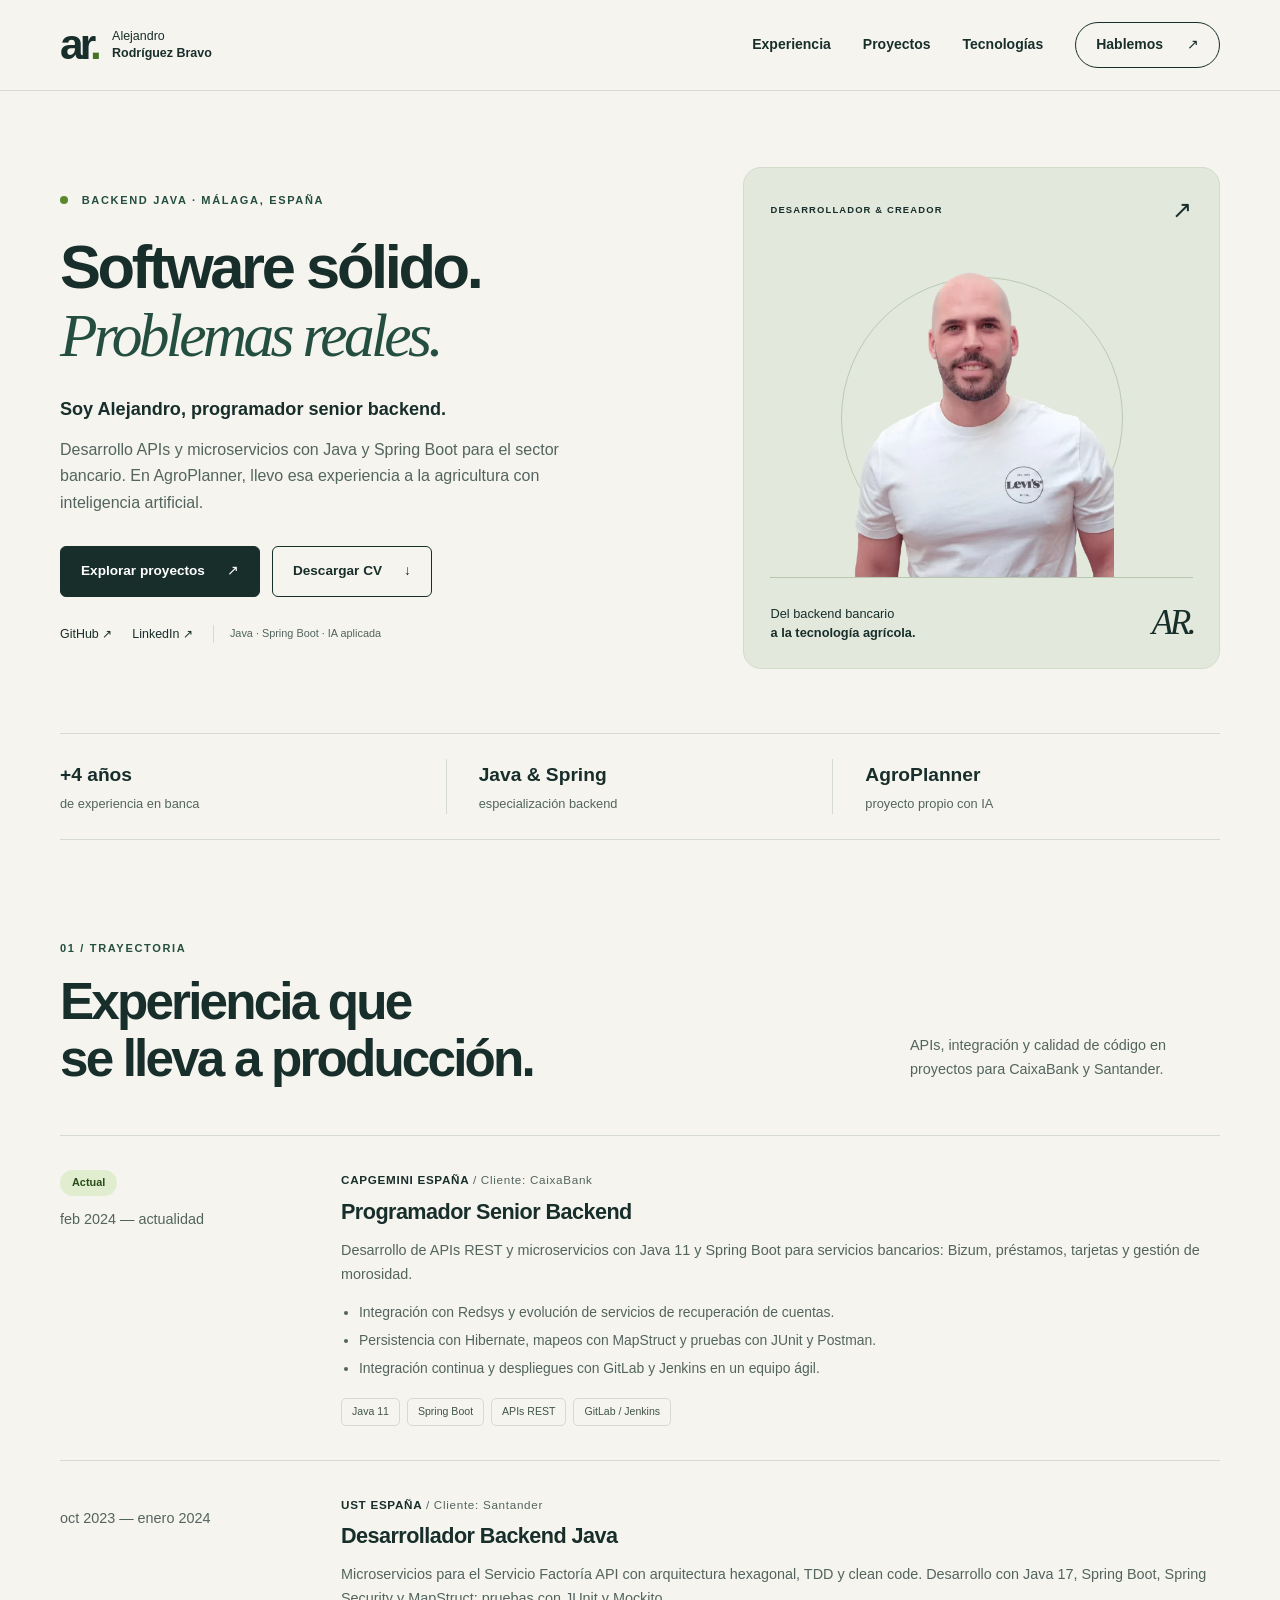
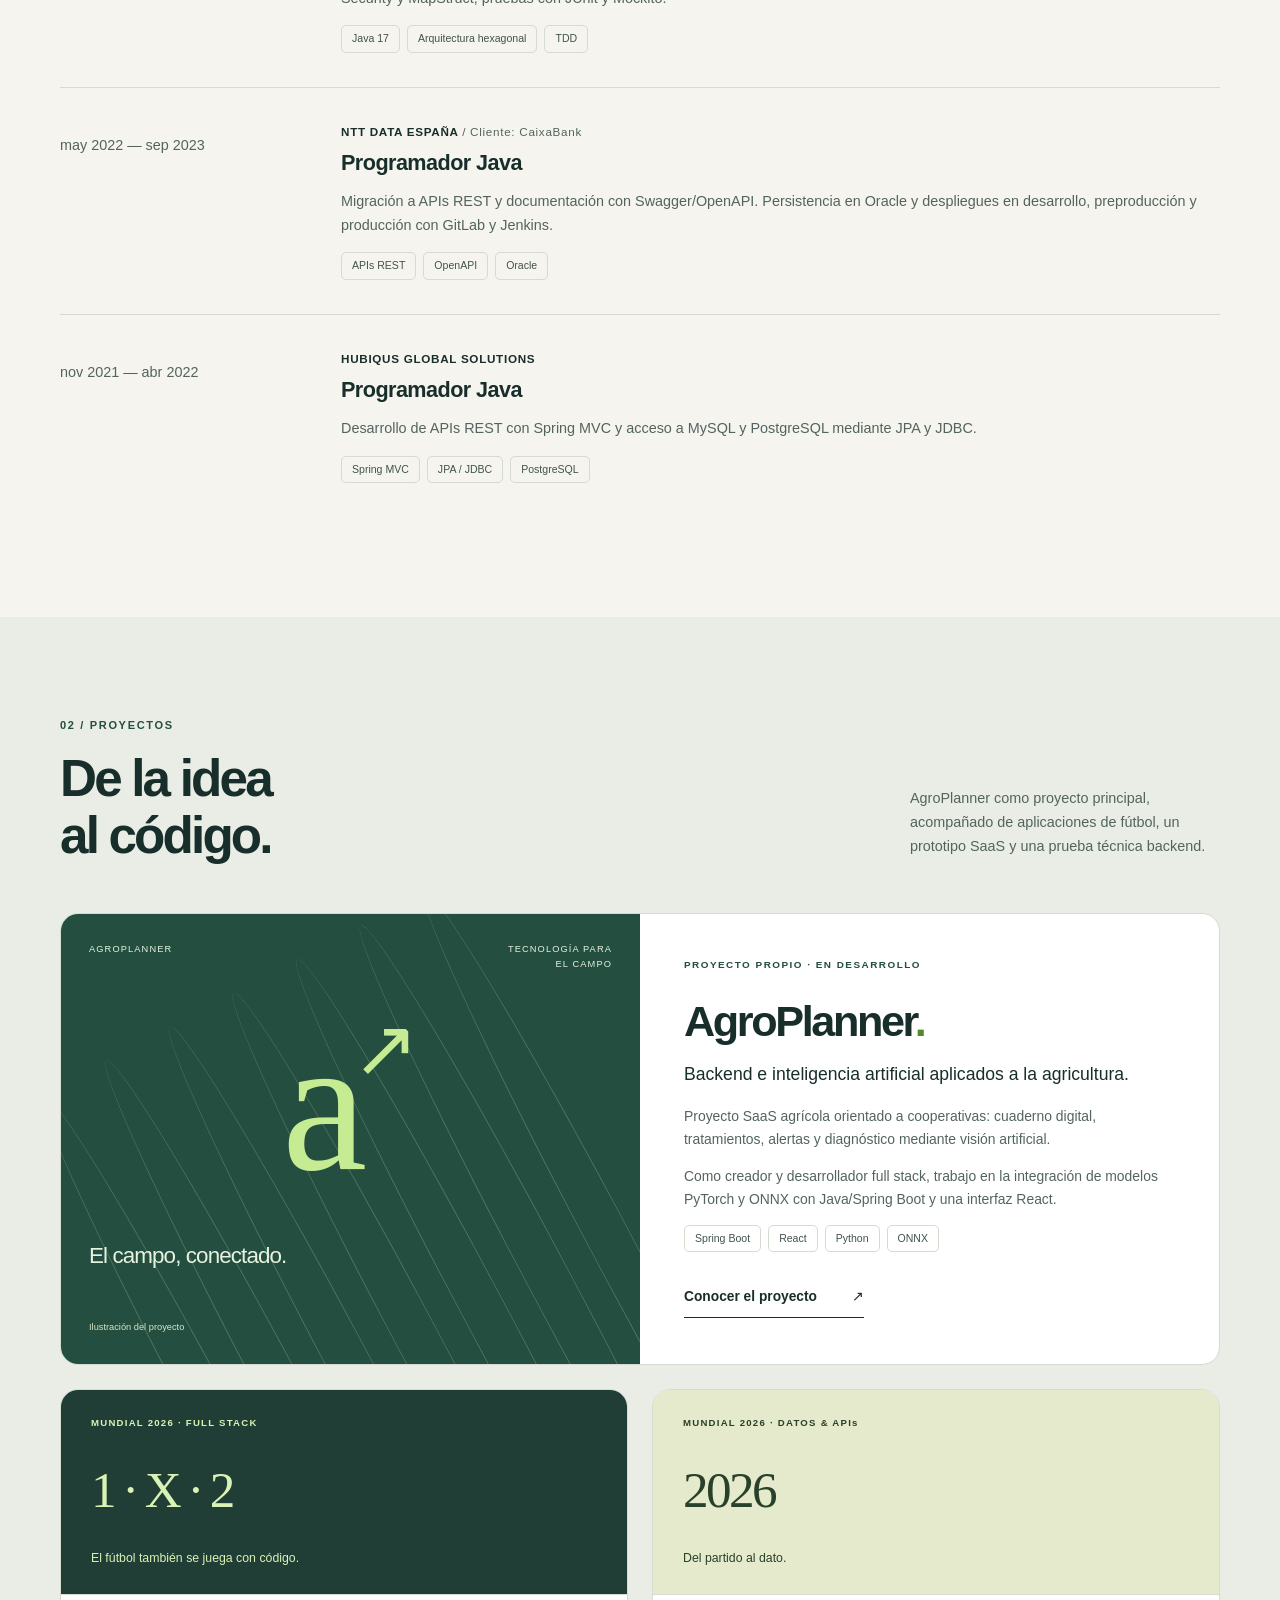
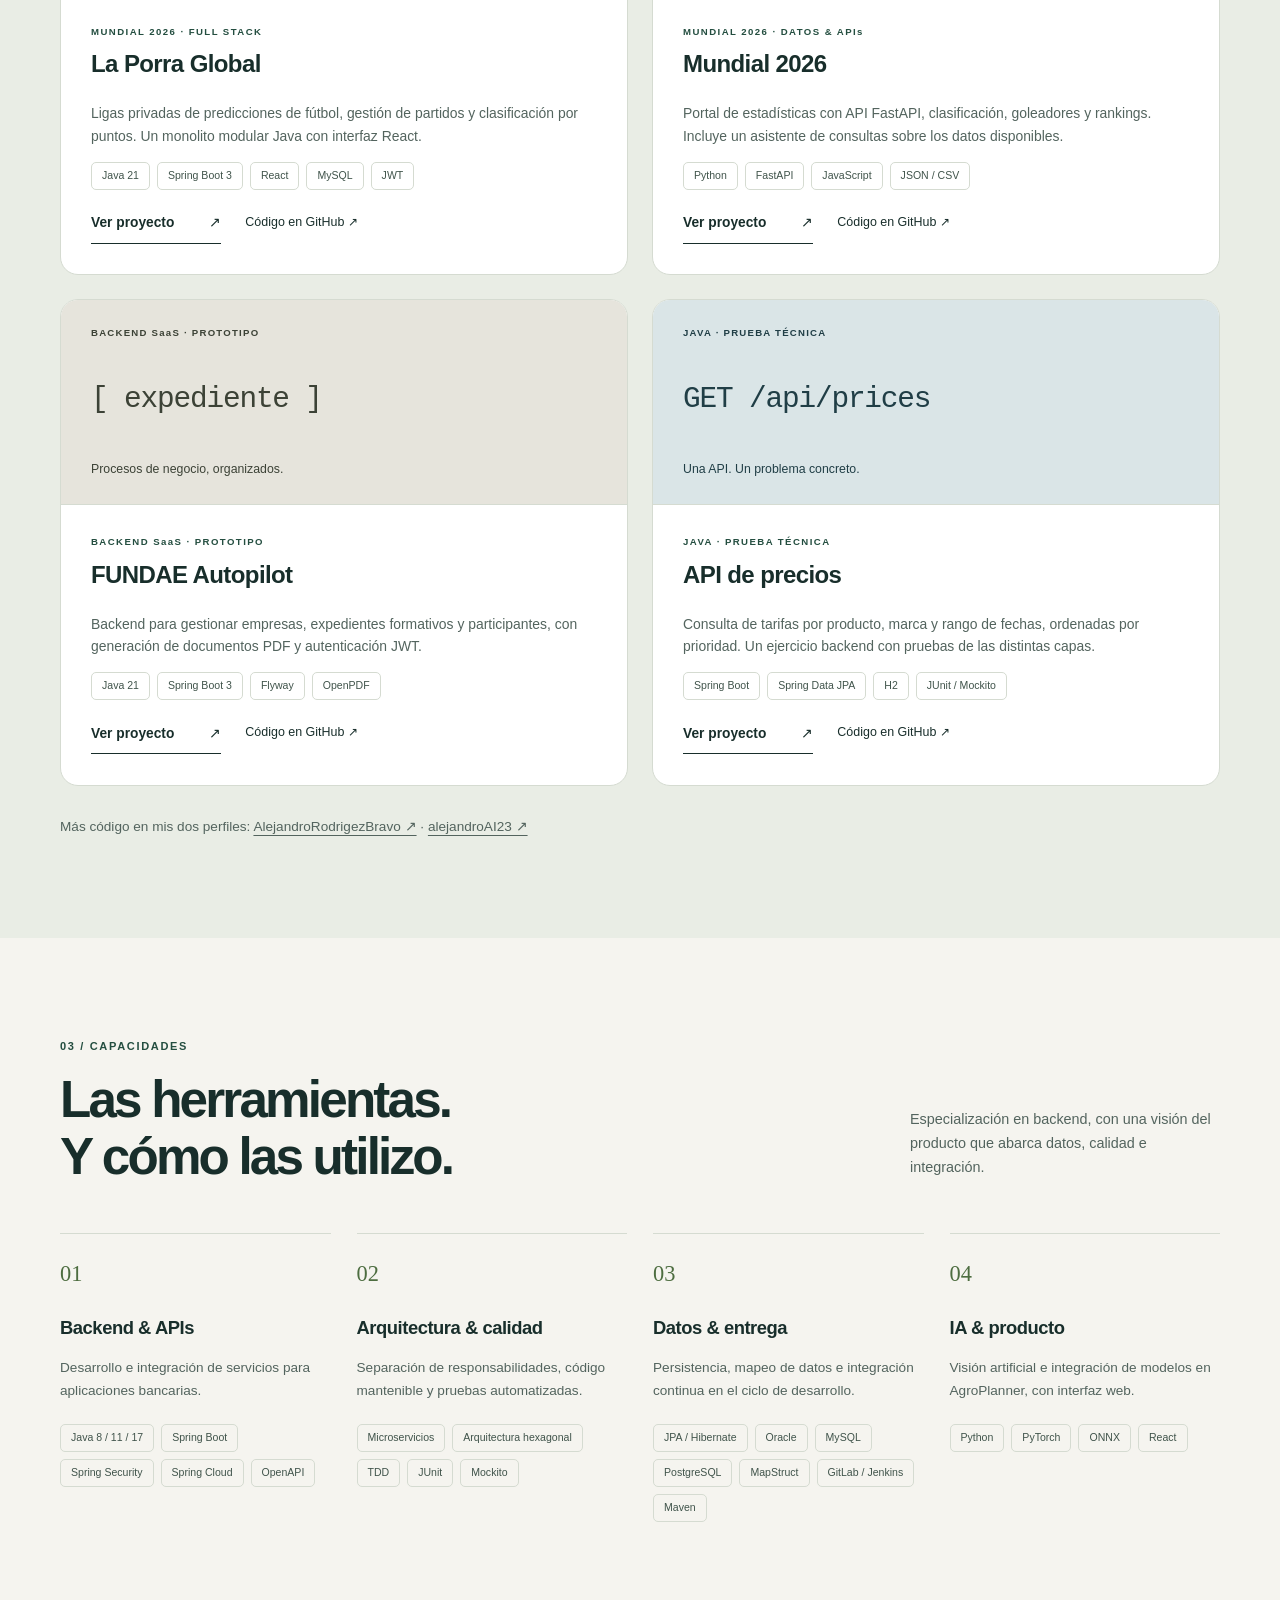
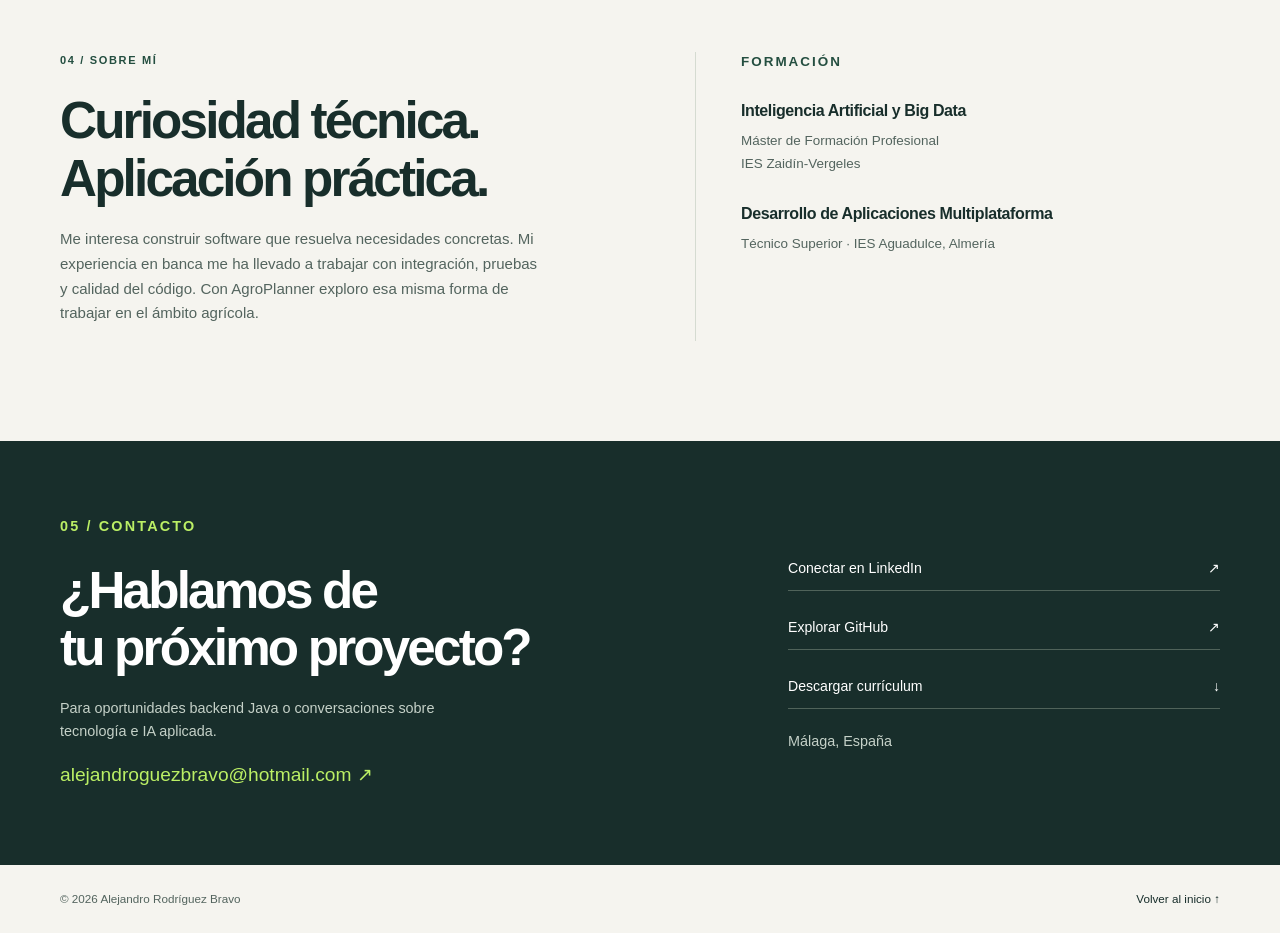
==== commit 4b73a5c9: "Corrige fechas de UST y AgroPlanner y elimina fechas de formación" ====
--- a/mi-portafolio/index.html
+++ b/mi-portafolio/index.html
@@ -29,7 +29,7 @@
 <section class="section container" id="experiencia" aria-labelledby="experience-title"><div class="section-heading"><div><p class="eyebrow">01 / TRAYECTORIA</p><h2 id="experience-title">Experiencia que<br>se lleva a producción.</h2></div><p>APIs, integración y calidad de código en proyectos para CaixaBank y Santander.</p></div>
 <div class="experience-list">
 <article class="experience"><div class="experience-date"><span class="pill">Actual</span><p>feb 2024 — actualidad</p></div><div><p class="company">CAPGEMINI ESPAÑA <span>/ Cliente: CaixaBank</span></p><h3>Programador Senior Backend</h3><p>Desarrollo de APIs REST y microservicios con Java 11 y Spring Boot para servicios bancarios: Bizum, préstamos, tarjetas y gestión de morosidad.</p><ul><li>Integración con Redsys y evolución de servicios de recuperación de cuentas.</li><li>Persistencia con Hibernate, mapeos con MapStruct y pruebas con JUnit y Postman.</li><li>Integración continua y despliegues con GitLab y Jenkins en un equipo ágil.</li></ul><div class="tags"><span>Java 11</span><span>Spring Boot</span><span>APIs REST</span><span>GitLab / Jenkins</span></div></div></article>
-<article class="experience"><div class="experience-date"><p>Incorporación: oct 2023</p></div><div><p class="company">UST ESPAÑA <span>/ Cliente: Santander</span></p><h3>Desarrollador Backend Java</h3><p>Microservicios para el Servicio Factoría API con arquitectura hexagonal, TDD y clean code. Desarrollo con Java 17, Spring Security y MapStruct; pruebas con JUnit y Mockito.</p><div class="tags"><span>Java 17</span><span>Arquitectura hexagonal</span><span>TDD</span></div></div></article>
+<article class="experience"><div class="experience-date"><p>oct 2023 — enero 2024</p></div><div><p class="company">UST ESPAÑA <span>/ Cliente: Santander</span></p><h3>Desarrollador Backend Java</h3><p>Microservicios para el Servicio Factoría API con arquitectura hexagonal, TDD y clean code. Desarrollo con Java 17, Spring Boot, Spring Security y MapStruct; pruebas con JUnit y Mockito.</p><div class="tags"><span>Java 17</span><span>Arquitectura hexagonal</span><span>TDD</span></div></div></article>
 <article class="experience"><div class="experience-date"><p>may 2022 — sep 2023</p></div><div><p class="company">NTT DATA ESPAÑA <span>/ Cliente: CaixaBank</span></p><h3>Programador Java</h3><p>Migración a APIs REST y documentación con Swagger/OpenAPI. Persistencia en Oracle y despliegues en desarrollo, preproducción y producción con GitLab y Jenkins.</p><div class="tags"><span>APIs REST</span><span>OpenAPI</span><span>Oracle</span></div></div></article>
 <article class="experience"><div class="experience-date"><p>nov 2021 — abr 2022</p></div><div><p class="company">HUBIQUS GLOBAL SOLUTIONS</p><h3>Programador Java</h3><p>Desarrollo de APIs REST con Spring MVC y acceso a MySQL y PostgreSQL mediante JPA y JDBC.</p><div class="tags"><span>Spring MVC</span><span>JPA / JDBC</span><span>PostgreSQL</span></div></div></article>
 </div></section>
@@ -44,7 +44,7 @@
 <article><span class="skill-number">03</span><h3>Datos &amp; entrega</h3><p>Persistencia, mapeo de datos e integración continua en el ciclo de desarrollo.</p><div class="tags"><span>JPA / Hibernate</span><span>Oracle</span><span>MySQL</span><span>PostgreSQL</span><span>MapStruct</span><span>GitLab / Jenkins</span><span>Maven</span></div></article>
 <article><span class="skill-number">04</span><h3>IA &amp; producto</h3><p>Visión artificial e integración de modelos en AgroPlanner, con interfaz web.</p><div class="tags"><span>Python</span><span>PyTorch</span><span>ONNX</span><span>React</span></div></article>
 </div></section>
-<section class="about-section container" id="formacion" aria-labelledby="about-title"><div><p class="eyebrow">04 / SOBRE MÍ</p><h2 id="about-title">Curiosidad técnica.<br>Aplicación práctica.</h2><p>Me interesa construir software que resuelva necesidades concretas. Mi experiencia en banca me ha llevado a trabajar con integración, pruebas y calidad del código. Con AgroPlanner exploro esa misma forma de trabajar en el ámbito agrícola.</p></div><div class="education"><p class="eyebrow">FORMACIÓN</p><article><h3>Inteligencia Artificial y Big Data</h3><p>Máster de Formación Profesional<br>IES Zaidín-Vergeles</p></article><article><h3>Desarrollo de Aplicaciones Multiplataforma</h3><p>Técnico Superior · IES Aguadulce, Almería<br>2018 — 2021</p></article></div></section>
+<section class="about-section container" id="formacion" aria-labelledby="about-title"><div><p class="eyebrow">04 / SOBRE MÍ</p><h2 id="about-title">Curiosidad técnica.<br>Aplicación práctica.</h2><p>Me interesa construir software que resuelva necesidades concretas. Mi experiencia en banca me ha llevado a trabajar con integración, pruebas y calidad del código. Con AgroPlanner exploro esa misma forma de trabajar en el ámbito agrícola.</p></div><div class="education"><p class="eyebrow">FORMACIÓN</p><article><h3>Inteligencia Artificial y Big Data</h3><p>Máster de Formación Profesional<br>IES Zaidín-Vergeles</p></article><article><h3>Desarrollo de Aplicaciones Multiplataforma</h3><p>Técnico Superior · IES Aguadulce, Almería</p></article></div></section>
 <section class="contact-section" id="contacto" aria-labelledby="contact-title"><div class="container contact-inner"><div><p class="eyebrow">05 / CONTACTO</p><h2 id="contact-title">¿Hablamos de<br>tu próximo proyecto?</h2><p>Para oportunidades backend Java o conversaciones sobre tecnología e IA aplicada.</p><a class="contact-email" href="mailto:alejandroguezbravo@hotmail.com">alejandroguezbravo@hotmail.com <span aria-hidden="true">↗</span></a></div><div class="contact-links"><a href="https://www.linkedin.com/in/alejandro-rodr%C3%ADguez-bravo-a99397159/" target="_blank" rel="noopener noreferrer">Conectar en LinkedIn <span aria-hidden="true">↗</span></a><a href="https://github.com/AlejandroRodrigezBravo" target="_blank" rel="noopener noreferrer">Explorar GitHub <span aria-hidden="true">↗</span></a><a href="assets/pdf/CV_backendDeveloper.pdf" download="CV-Alejandro-Rodriguez-Bravo.pdf">Descargar currículum <span aria-hidden="true">↓</span></a><p>Málaga, España</p></div></div></section>
 </main><footer class="footer container"><p>© <span id="year">2026</span> Alejandro Rodríguez Bravo</p><a href="#inicio">Volver al inicio ↑</a></footer>
 </body></html>
